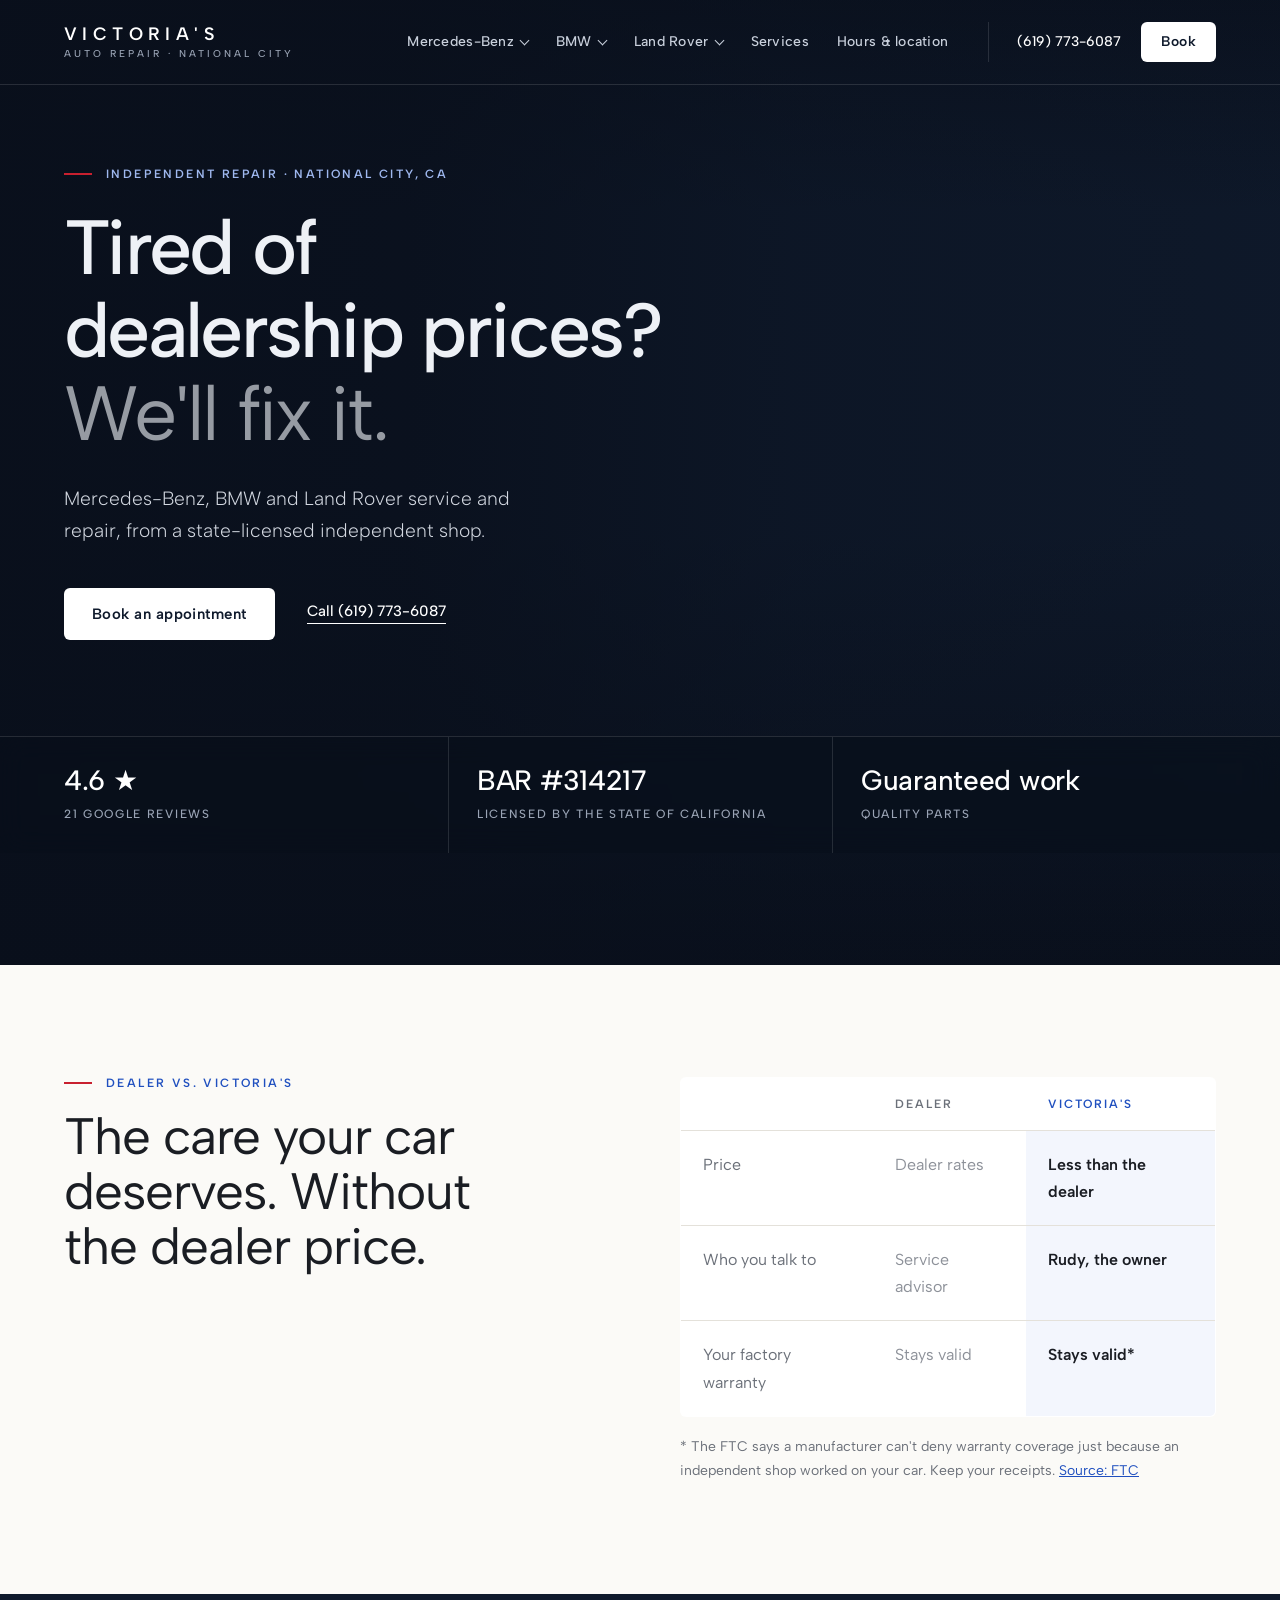
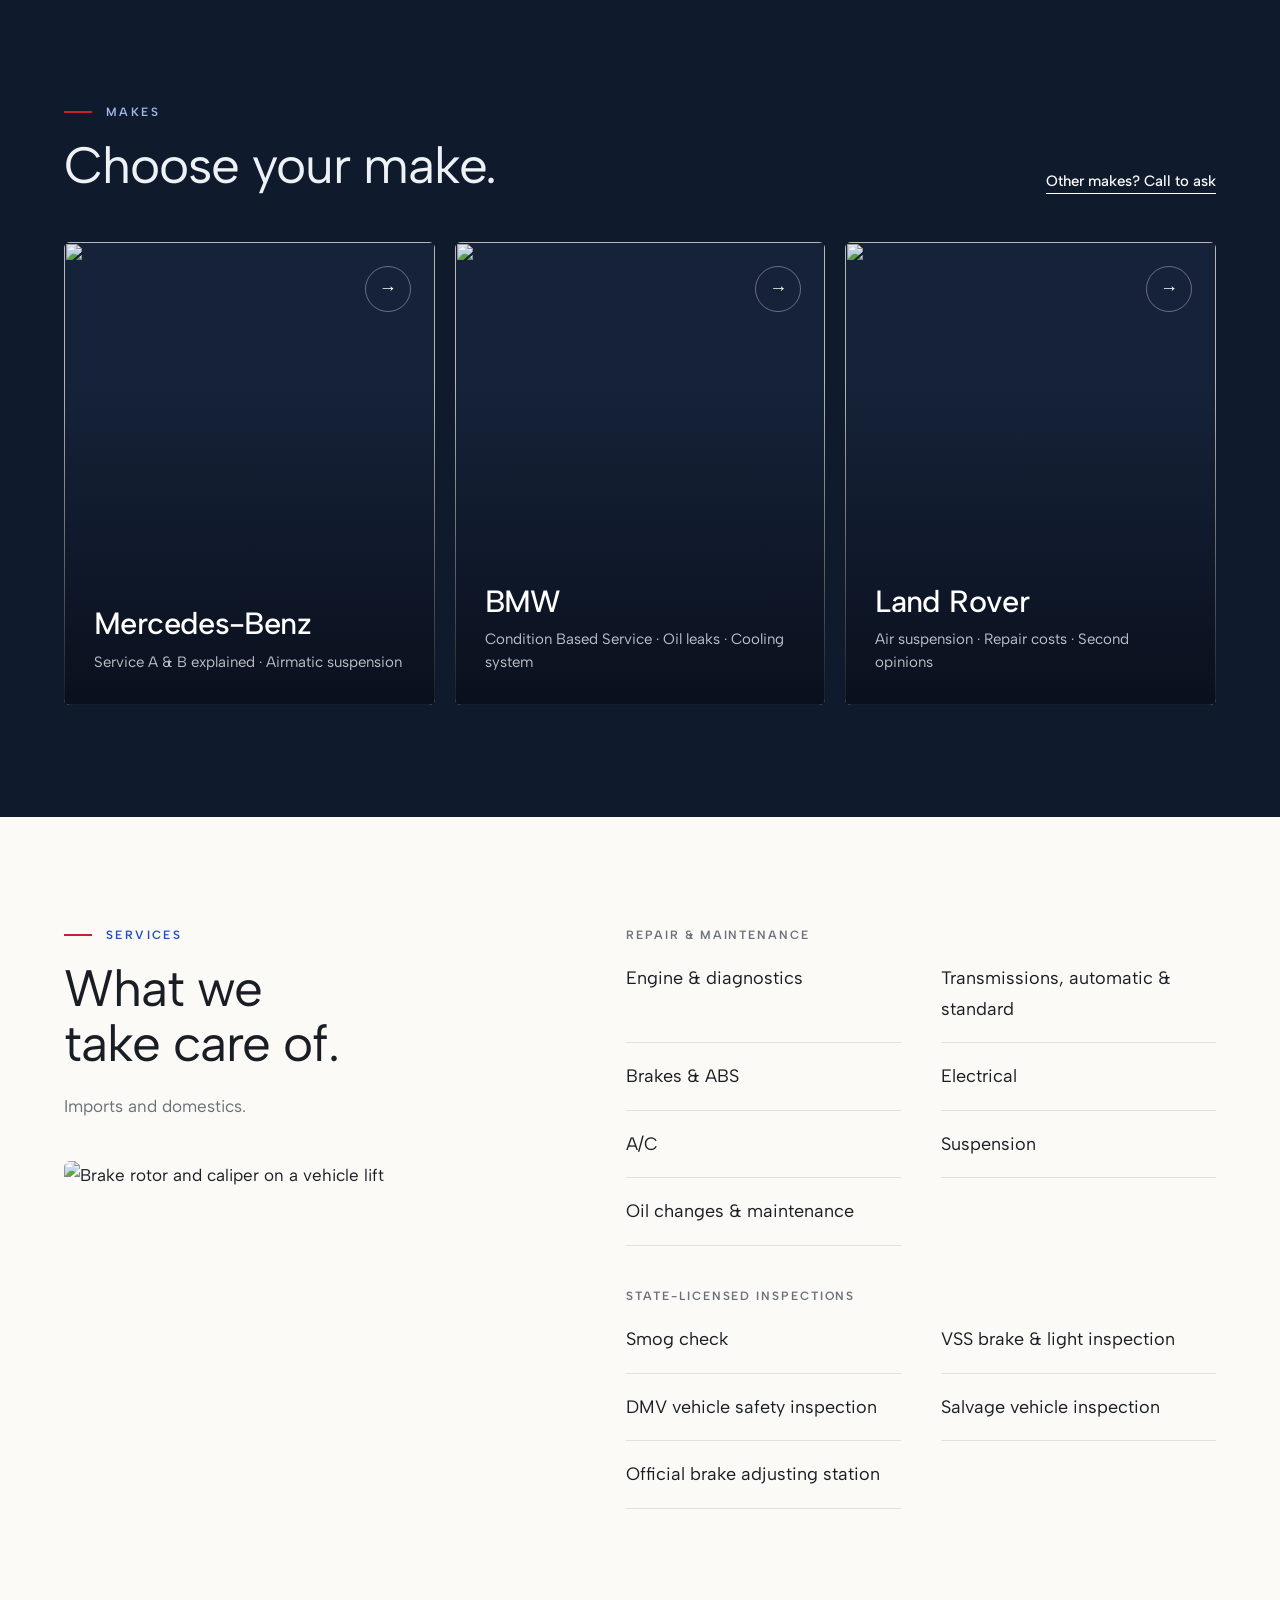
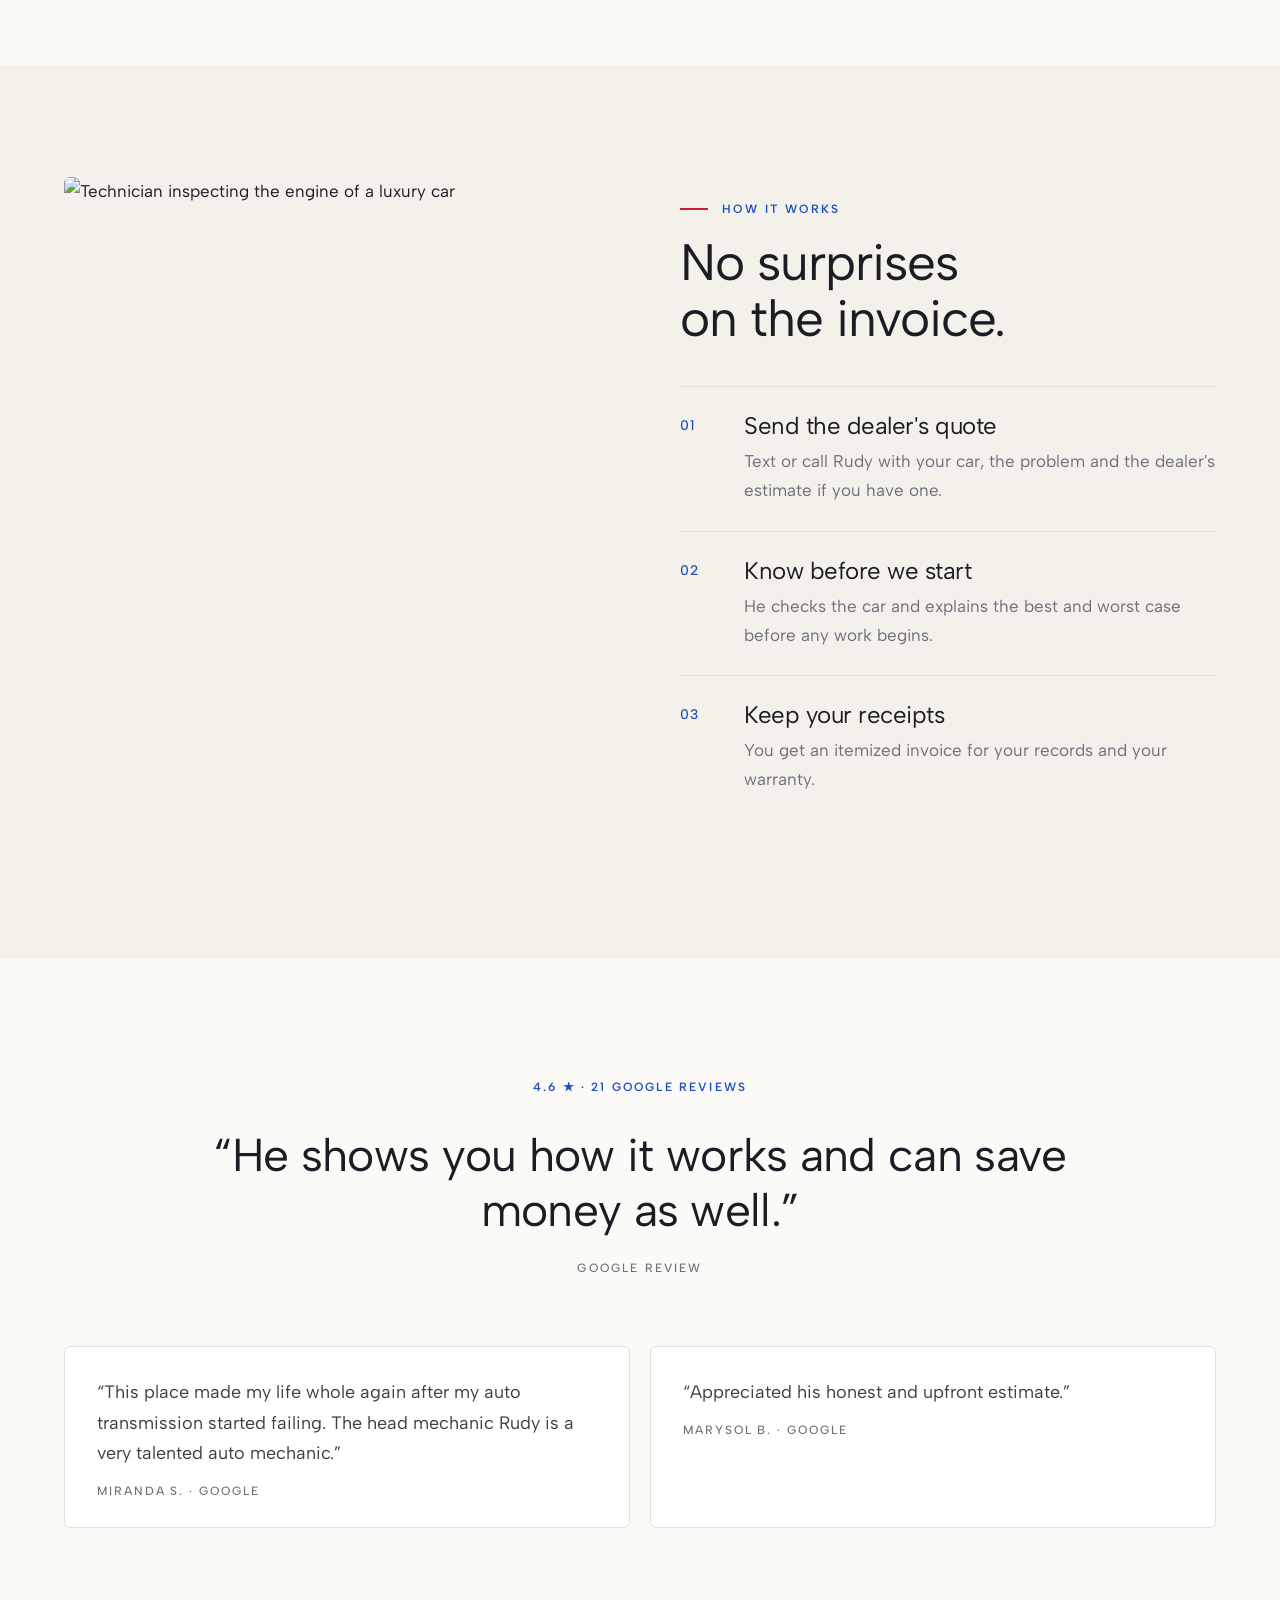
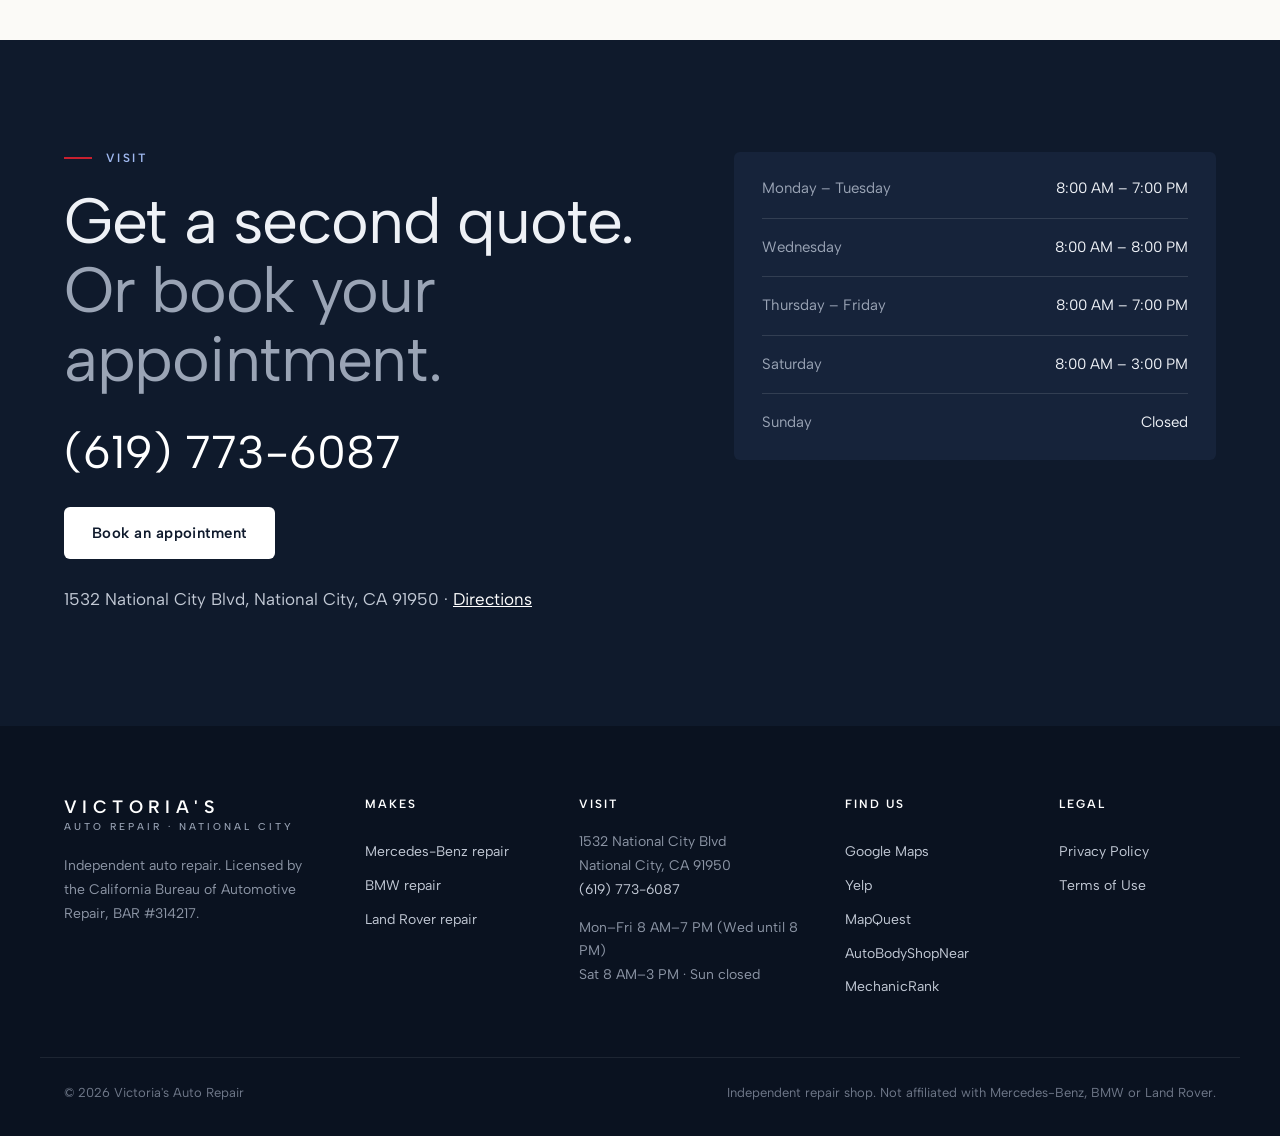
==== index.html @ c4721252 "auto repair" ====
<!doctype html>
<html lang="en">
<head>
<meta charset="utf-8">
<meta name="viewport" content="width=device-width, initial-scale=1, viewport-fit=cover">
<!-- ANTES DE PUBLICAR: reemplaza https://SITIO.com por la direccion real (sin diagonal final). -->
<title>Victoria&#x27;s Auto Repair | Mercedes-Benz, BMW &amp; Land Rover Repair in National City</title>
<meta name="description" content="Tired of dealership prices? Mercedes-Benz, BMW and Land Rover repair in National City for less than the dealer. BAR licensed, guaranteed work. Call (619) 773-6087.">
<link rel="canonical" href="https://SITIO.com/">
<meta name="robots" content="index, follow">
<meta name="theme-color" content="#0f1a2c">
<meta name="format-detection" content="telephone=yes">
<meta property="og:type" content="website">
<meta property="og:site_name" content="Victoria's Auto Repair">
<meta property="og:title" content="Tired of dealership prices? We&#x27;ll fix it.">
<meta property="og:description" content="Tired of dealership prices? Mercedes-Benz, BMW and Land Rover repair in National City for less than the dealer. BAR licensed, guaranteed work. Call (619) 773-6087.">
<meta property="og:url" content="https://SITIO.com/">
<meta property="og:image" content="https://SITIO.com/og-image.jpg">
<meta property="og:image:secure_url" content="https://SITIO.com/og-image.jpg">
<meta property="og:image:type" content="image/jpeg">
<meta property="og:image:width" content="1200">
<meta property="og:image:height" content="630">
<meta property="og:image:alt" content="Victoria's Auto Repair, National City">
<meta property="og:locale" content="en_US">
<meta name="twitter:card" content="summary_large_image">
<meta name="twitter:title" content="Tired of dealership prices? We&#x27;ll fix it.">
<meta name="twitter:description" content="Tired of dealership prices? Mercedes-Benz, BMW and Land Rover repair in National City for less than the dealer. BAR licensed, guaranteed work. Call (619) 773-6087.">
<meta name="twitter:image" content="https://SITIO.com/og-image.jpg">
<link rel="icon" href="favicon.ico" sizes="any">
<link rel="icon" type="image/png" sizes="32x32" href="favicon-32.png">
<link rel="apple-touch-icon" sizes="180x180" href="apple-touch-icon.png">
<script type="application/ld+json">
{"@context":"https://schema.org","@type":"AutoRepair","@id":"https://SITIO.com/#business","name":"Victoria's Auto Repair",
"slogan":"Tired of dealership prices? We'll fix it.",
"description":"Independent auto repair in National City, CA for Mercedes-Benz, BMW and Land Rover, imports and domestics. Engine and diagnostics, automatic and standard transmissions, brakes and ABS, electrical, A/C, suspension, oil changes and maintenance. Smog check station, State of California licensed VSS brake and light inspection, DMV certified vehicle safety inspection, salvage vehicle inspection. Official brake adjusting station.",
"url":"https://SITIO.com/","image":"https://SITIO.com/og-image.jpg","logo":"https://SITIO.com/icon-512.png","telephone":"+1-619-773-6087",
"sameAs":["https://www.yelp.com/biz/victorias-auto-repair-national-city","https://www.mapquest.com/us/california/victorias-auto-repair-11191196","https://autobodyshopnear.com/shop/victoria-s-auto-repair-national-city-ca-91950","https://mechanicrank.com/m/victorias-auto-repair/"],
"address":{"@type":"PostalAddress","streetAddress":"1532 National City Blvd","addressLocality":"National City","addressRegion":"CA","postalCode":"91950","addressCountry":"US"},
"openingHoursSpecification":[
{"@type":"OpeningHoursSpecification","dayOfWeek":["Monday","Tuesday","Thursday","Friday"],"opens":"08:00","closes":"19:00"},
{"@type":"OpeningHoursSpecification","dayOfWeek":"Wednesday","opens":"08:00","closes":"20:00"},
{"@type":"OpeningHoursSpecification","dayOfWeek":"Saturday","opens":"08:00","closes":"15:00"}]}
</script>
<link rel="preconnect" href="https://images.unsplash.com">
<link rel="preconnect" href="https://fonts.googleapis.com">
<link rel="preconnect" href="https://fonts.gstatic.com" crossorigin>
<link rel="stylesheet" href="https://fonts.googleapis.com/css2?family=Albert+Sans:wght@300;400;500;600&display=swap">
<link rel="stylesheet" href="style.css">
</head>
<body>
<header class="top">
  <div class="wrap bar">
    <a class="brand" href="./"><b>VICTORIA'S</b><span>AUTO REPAIR · NATIONAL CITY</span></a>
    <nav class="nav" aria-label="Main"><div class="dd"><a class="dd-top" href="mercedes-benz-repair/">Mercedes-Benz<i aria-hidden="true"></i></a><div class="dd-panel"><span class="dd-h">Mercedes-Benz service</span><a href="mercedes-benz-repair/#service-a"><b>Service A</b><span>About every 10,000 miles or 1 year</span></a><a href="mercedes-benz-repair/#service-b"><b>Service B</b><span>About every 20,000 miles or 2 years</span></a><a href="mercedes-benz-repair/#airmatic"><b>Airmatic air suspension</b><span>Car sitting lower than normal</span></a><a href="mercedes-benz-repair/#warranty"><b>Your warranty</b><span>Independent repair and your coverage</span></a><a class="dd-all" href="mercedes-benz-repair/">All Mercedes-Benz service →</a></div></div><div class="dd"><a class="dd-top" href="bmw-repair/">BMW<i aria-hidden="true"></i></a><div class="dd-panel"><span class="dd-h">BMW service</span><a href="bmw-repair/#condition-based-service"><b>Condition Based Service</b><span>What your dashboard is tracking</span></a><a href="bmw-repair/#oil-leaks"><b>Oil leaks</b><span>Filter housing and valve cover gaskets</span></a><a href="bmw-repair/#cooling-system"><b>Cooling system</b><span>Water pump and thermostat</span></a><a href="bmw-repair/#warranty"><b>Your warranty</b><span>Independent repair and your coverage</span></a><a class="dd-all" href="bmw-repair/">All BMW service →</a></div></div><div class="dd"><a class="dd-top" href="land-rover-repair/">Land Rover<i aria-hidden="true"></i></a><div class="dd-panel"><span class="dd-h">Land Rover service</span><a href="land-rover-repair/#air-suspension"><b>Air suspension</b><span>“Normal height only” on the dash</span></a><a href="land-rover-repair/#height-sensors"><b>Height sensors</b><span>Suspension switching off</span></a><a href="land-rover-repair/#repair-costs"><b>Repair costs</b><span>Why a second quote pays off</span></a><a href="land-rover-repair/#warranty"><b>Your warranty</b><span>Independent repair and your coverage</span></a><a class="dd-all" href="land-rover-repair/">All Land Rover service →</a></div></div><a href="#services">Services</a><a href="#visit">Hours &amp; location</a></nav>
    <div class="nav-actions">
      <a class="tel" href="tel:+16197736087">(619) 773-6087</a>
      <a class="btn btn-sm btn-light" href="sms:+16197736087?&amp;body=Hi%20Rudy%2C%20I%27d%20like%20to%20book%20an%20appointment.%20My%20car%20is%20a%20">Book</a>
    </div>
    <details class="menu">
      <summary aria-label="Open menu"><span></span>Menu</summary>
      <nav class="menu-panel" aria-label="Mobile">
        <a href="mercedes-benz-repair/" onclick="this.closest('details').open=false">Mercedes-Benz</a><div class="menu-sub"><a href="mercedes-benz-repair/#service-a" onclick="this.closest('details').open=false">Service A</a><a href="mercedes-benz-repair/#service-b" onclick="this.closest('details').open=false">Service B</a><a href="mercedes-benz-repair/#airmatic" onclick="this.closest('details').open=false">Airmatic air suspension</a><a href="mercedes-benz-repair/#warranty" onclick="this.closest('details').open=false">Your warranty</a></div><a href="bmw-repair/" onclick="this.closest('details').open=false">BMW</a><div class="menu-sub"><a href="bmw-repair/#condition-based-service" onclick="this.closest('details').open=false">Condition Based Service</a><a href="bmw-repair/#oil-leaks" onclick="this.closest('details').open=false">Oil leaks</a><a href="bmw-repair/#cooling-system" onclick="this.closest('details').open=false">Cooling system</a><a href="bmw-repair/#warranty" onclick="this.closest('details').open=false">Your warranty</a></div><a href="land-rover-repair/" onclick="this.closest('details').open=false">Land Rover</a><div class="menu-sub"><a href="land-rover-repair/#air-suspension" onclick="this.closest('details').open=false">Air suspension</a><a href="land-rover-repair/#height-sensors" onclick="this.closest('details').open=false">Height sensors</a><a href="land-rover-repair/#repair-costs" onclick="this.closest('details').open=false">Repair costs</a><a href="land-rover-repair/#warranty" onclick="this.closest('details').open=false">Your warranty</a></div><a href="#services" onclick="this.closest('details').open=false">Services</a><a href="#visit" onclick="this.closest('details').open=false">Hours &amp; location</a>
        <div class="menu-cta"><a class="btn btn-light" href="sms:+16197736087?&amp;body=Hi%20Rudy%2C%20I%27d%20like%20to%20book%20an%20appointment.%20My%20car%20is%20a%20">Book an appointment</a><a class="link" href="tel:+16197736087">Call (619) 773-6087</a></div>
      </nav>
    </details>
  </div>
</header>
<main id="top">
  <section class="hero">
    <!-- FOTO TEMPORAL (Unsplash, licencia gratuita). Reemplazar por foto propia del taller: auto de lujo en el elevador, horizontal, mínimo 2400 px de ancho -->
    <div class="hero-bg"><img class="flip" src="https://images.unsplash.com/photo-1613214150132-9606e332d68e?auto=format&amp;fit=crop&amp;q=80&amp;w=1800" srcset="https://images.unsplash.com/photo-1613214150132-9606e332d68e?auto=format&amp;fit=crop&amp;q=80&amp;w=1000 1000w, https://images.unsplash.com/photo-1613214150132-9606e332d68e?auto=format&amp;fit=crop&amp;q=80&amp;w=1800 1800w, https://images.unsplash.com/photo-1613214150132-9606e332d68e?auto=format&amp;fit=crop&amp;q=80&amp;w=2600 2600w" sizes="100vw" alt="" fetchpriority="high" decoding="async"></div>
    <div class="wrap">
      <span class="label">Independent repair · National City, CA</span>
      <h1>Tired of dealership prices? <span>We'll fix it.</span></h1>
      <p class="sub">Mercedes-Benz, BMW and Land Rover service and repair, from a state-licensed independent shop.</p>
      <div class="cta">
        <a class="btn btn-light" href="sms:+16197736087?&amp;body=Hi%20Rudy%2C%20I%27d%20like%20to%20book%20an%20appointment.%20My%20car%20is%20a%20">Book an appointment</a>
        <a class="link" href="tel:+16197736087">Call (619) 773-6087</a>
      </div>
    </div>
    <div class="facts-bar">
      <div class="wrap facts">
        <div><b>4.6 ★</b><span>21 Google reviews</span></div>
        <div><b>BAR #314217</b><span>Licensed by the State of California</span></div>
        <div><b>Guaranteed work</b><span>Quality parts <em class="confirm">[CONFIRMAR plazo de garantía]</em></span></div>
      </div>
    </div>
  </section>

  <section>
    <div class="wrap intro">
      <div>
        <span class="label">Dealer vs. Victoria's</span>
        <h2 class="h2">The care your car deserves. Without the dealer price.</h2>
      </div>
      <div>
        <table class="cmp">
          <thead><tr><th></th><th>Dealer</th><th>Victoria's</th></tr></thead>
          <tbody>
            <tr><td>Price</td><td>Dealer rates</td><td>Less than the dealer</td></tr>
            <tr><td>Who you talk to</td><td>Service advisor</td><td>Rudy, the owner</td></tr>
            <tr><td>Your factory warranty</td><td>Stays valid</td><td>Stays valid*</td></tr>
          </tbody>
        </table>
        <p class="note">* The FTC says a manufacturer can't deny warranty coverage just because an independent shop worked on your car. Keep your receipts. <a href="https://www.ftc.gov/node/46893" target="_blank" rel="noopener">Source: FTC</a></p>
      </div>
    </div>
  </section>

  <section class="dark" id="makes">
    <div class="wrap">
      <div class="makes-head">
        <div><span class="label">Makes</span><h2 class="h2">Choose your make.</h2></div>
        <a class="link" href="tel:+16197736087">Other makes? Call to ask</a>
      </div>
      <!-- FOTO TEMPORAL (Unsplash, licencia gratuita). Reemplazar por foto propia del taller: una foto por marca, vertical 4:5 -->
      <div class="makes">
        <a class="make" href="mercedes-benz-repair/"><img src="https://images.unsplash.com/photo-1791419542289-693087bd1044?auto=format&amp;fit=crop&amp;q=80&amp;w=900" srcset="https://images.unsplash.com/photo-1791419542289-693087bd1044?auto=format&amp;fit=crop&amp;q=80&amp;w=600 600w, https://images.unsplash.com/photo-1791419542289-693087bd1044?auto=format&amp;fit=crop&amp;q=80&amp;w=900 900w, https://images.unsplash.com/photo-1791419542289-693087bd1044?auto=format&amp;fit=crop&amp;q=80&amp;w=1200 1200w" sizes="(max-width:960px) 100vw, 33vw" alt="" loading="lazy" decoding="async"><span class="make-txt"><b>Mercedes-Benz</b><i>Service A &amp; B explained · Airmatic suspension</i></span></a>
        <a class="make" href="bmw-repair/"><img src="https://images.unsplash.com/photo-1728060693031-5999c4ee6c3b?auto=format&amp;fit=crop&amp;q=80&amp;w=900" srcset="https://images.unsplash.com/photo-1728060693031-5999c4ee6c3b?auto=format&amp;fit=crop&amp;q=80&amp;w=600 600w, https://images.unsplash.com/photo-1728060693031-5999c4ee6c3b?auto=format&amp;fit=crop&amp;q=80&amp;w=900 900w, https://images.unsplash.com/photo-1728060693031-5999c4ee6c3b?auto=format&amp;fit=crop&amp;q=80&amp;w=1200 1200w" sizes="(max-width:960px) 100vw, 33vw" alt="" loading="lazy" decoding="async"><span class="make-txt"><b>BMW</b><i>Condition Based Service · Oil leaks · Cooling system</i></span></a>
        <a class="make" href="land-rover-repair/"><img src="https://images.unsplash.com/photo-1767274592417-c986b7619c8c?auto=format&amp;fit=crop&amp;q=80&amp;w=900" srcset="https://images.unsplash.com/photo-1767274592417-c986b7619c8c?auto=format&amp;fit=crop&amp;q=80&amp;w=600 600w, https://images.unsplash.com/photo-1767274592417-c986b7619c8c?auto=format&amp;fit=crop&amp;q=80&amp;w=900 900w, https://images.unsplash.com/photo-1767274592417-c986b7619c8c?auto=format&amp;fit=crop&amp;q=80&amp;w=1200 1200w" sizes="(max-width:960px) 100vw, 33vw" alt="" loading="lazy" decoding="async"><span class="make-txt"><b>Land Rover</b><i>Air suspension · Repair costs · Second opinions</i></span></a>
      </div>
      <p class="confirm">[CONFIRMAR con Rudy: lista completa de marcas que trabaja]</p>
    </div>
  </section>

  <section id="services">
    <div class="wrap svc">
      <div>
        <span class="label">Services</span><h2 class="h2">What we take care of.</h2>
        <p class="svc-note">Imports and domestics.</p>
        <!-- FOTO TEMPORAL (Unsplash, licencia gratuita). Reemplazar por foto propia del taller: detalle de frenos o motor en el taller -->
        <figure class="svc-photo"><img src="https://images.unsplash.com/photo-1760317890314-e964ffd7e6a6?auto=format&amp;fit=crop&amp;q=80&amp;w=1000" srcset="https://images.unsplash.com/photo-1760317890314-e964ffd7e6a6?auto=format&amp;fit=crop&amp;q=80&amp;w=600 600w, https://images.unsplash.com/photo-1760317890314-e964ffd7e6a6?auto=format&amp;fit=crop&amp;q=80&amp;w=1000 1000w, https://images.unsplash.com/photo-1760317890314-e964ffd7e6a6?auto=format&amp;fit=crop&amp;q=80&amp;w=1400 1400w" sizes="(max-width:960px) 100vw, 40vw" alt="Brake rotor and caliper on a vehicle lift" loading="lazy" decoding="async"></figure>
      </div>
      <div>
        <h3 class="svc-h">Repair &amp; maintenance</h3>
        <ul><li>Engine &amp; diagnostics</li><li>Transmissions, automatic &amp; standard</li><li>Brakes &amp; ABS</li><li>Electrical</li><li>A/C</li><li>Suspension</li><li>Oil changes &amp; maintenance</li></ul>
        <h3 class="svc-h">State-licensed inspections</h3>
        <ul><li>Smog check</li><li>VSS brake &amp; light inspection</li><li>DMV vehicle safety inspection</li><li>Salvage vehicle inspection</li><li>Official brake adjusting station</li></ul>
      </div>
    </div>
  </section>

  <section class="alt">
    <div class="wrap how">
      <!-- FOTO TEMPORAL (Unsplash, licencia gratuita). Reemplazar por foto propia del taller: Rudy trabajando en un auto o hablando con un cliente -->
      <figure class="how-photo"><img src="https://images.unsplash.com/photo-1771340012378-3c86cb649193?auto=format&amp;fit=crop&amp;q=80&amp;w=1100" srcset="https://images.unsplash.com/photo-1771340012378-3c86cb649193?auto=format&amp;fit=crop&amp;q=80&amp;w=700 700w, https://images.unsplash.com/photo-1771340012378-3c86cb649193?auto=format&amp;fit=crop&amp;q=80&amp;w=1100 1100w, https://images.unsplash.com/photo-1771340012378-3c86cb649193?auto=format&amp;fit=crop&amp;q=80&amp;w=1500 1500w" sizes="(max-width:960px) 100vw, 50vw" alt="Technician inspecting the engine of a luxury car" loading="lazy" decoding="async"></figure>
      <div>
        <span class="label">How it works</span>
        <h2 class="h2">No surprises on the invoice.</h2>
        <ol class="steps">
          <li><span>01</span><div><h3>Send the dealer's quote</h3><p>Text or call Rudy with your car, the problem and the dealer's estimate if you have one.</p></div></li>
          <li><span>02</span><div><h3>Know before we start</h3><p>He checks the car and explains the best and worst case before any work begins.</p></div></li>
          <li><span>03</span><div><h3>Keep your receipts</h3><p>You get an itemized invoice for your records and your warranty.</p></div></li>
        </ol>
      </div>
    </div>
  </section>

  <section>
    <div class="wrap">
      <div class="quote">
        <span class="stars">4.6 ★ · 21 Google reviews</span>
        <blockquote>“He shows you how it works and can save money as well.”</blockquote>
        <cite>Google review</cite>
      </div>
      <div class="minis">
        <figure><p>“This place made my life whole again after my auto transmission started failing. The head mechanic Rudy is a very talented auto mechanic.”</p><figcaption>Miranda S. · Google</figcaption></figure>
        <figure><p>“Appreciated his honest and upfront estimate.”</p><figcaption>Marysol B. · Google</figcaption></figure>
      </div>
    </div>
  </section>

  <!-- SECCIÓN "INSIDE THE SHOP": se activa cuando estén las fotos profesionales del taller.
  <section id="shop">
    <div class="wrap">
      <span class="label">The shop</span><h2 class="h2">Inside the shop.</h2>
      <div class="shop">
        <figure><img src="fotos/taller-1.jpg" alt="" loading="lazy"><figcaption>Service bays</figcaption></figure>
        <figure><img src="fotos/taller-2.jpg" alt="" loading="lazy"><figcaption>The workshop</figcaption></figure>
        <figure><img src="fotos/taller-3.jpg" alt="" loading="lazy"><figcaption>Rudy, the owner</figcaption></figure>
      </div>
    </div>
  </section>
  -->

  <section class="visit" id="visit">
    <div class="wrap">
      <div>
        <span class="label">Visit</span>
        <h2>Get a second quote. <span>Or book your appointment.</span></h2>
        <a class="phone" href="tel:+16197736087">(619) 773-6087</a>
        <div class="cta"><a class="btn btn-light" href="sms:+16197736087?&amp;body=Hi%20Rudy%2C%20I%27d%20like%20to%20book%20an%20appointment.%20My%20car%20is%20a%20">Book an appointment</a></div>
        <p class="addr">1532 National City Blvd, National City, CA 91950 · <a href="https://www.google.com/maps/search/?api=1&amp;query=Victoria%27s+Auto+Repair+1532+National+City+Blvd+National+City+CA" target="_blank" rel="noopener">Directions</a></p>
      </div>
      <dl class="hours">
        <dt>Monday – Tuesday</dt><dd>8:00 AM – 7:00 PM</dd>
        <dt>Wednesday</dt><dd>8:00 AM – 8:00 PM</dd>
        <dt>Thursday – Friday</dt><dd>8:00 AM – 7:00 PM</dd>
        <dt>Saturday</dt><dd>8:00 AM – 3:00 PM</dd>
        <dt>Sunday</dt><dd>Closed</dd>
      </dl>
    </div>
  </section>
</main>
<footer>
  <div class="wrap foot">
    <div class="foot-brand">
      <a class="brand" href="./"><b>VICTORIA'S</b><span>AUTO REPAIR · NATIONAL CITY</span></a>
      <p>Independent auto repair. Licensed by the California Bureau of Automotive Repair, BAR #314217.</p>
    </div>
    <nav aria-label="Makes"><h2>Makes</h2><a href="mercedes-benz-repair/">Mercedes-Benz repair</a><a href="bmw-repair/">BMW repair</a><a href="land-rover-repair/">Land Rover repair</a></nav>
    <div><h2>Visit</h2><p>1532 National City Blvd<br>National City, CA 91950<br><a href="tel:+16197736087">(619) 773-6087</a></p><p>Mon–Fri 8 AM–7 PM (Wed until 8 PM)<br>Sat 8 AM–3 PM · Sun closed</p></div>
    <nav aria-label="Find us online"><h2>Find us</h2><a href="https://www.google.com/maps/search/?api=1&amp;query=Victoria%27s+Auto+Repair+1532+National+City+Blvd+National+City+CA" target="_blank" rel="noopener">Google Maps</a><a href="https://www.yelp.com/biz/victorias-auto-repair-national-city" target="_blank" rel="noopener">Yelp</a><a href="https://www.mapquest.com/us/california/victorias-auto-repair-11191196" target="_blank" rel="noopener">MapQuest</a><a href="https://autobodyshopnear.com/shop/victoria-s-auto-repair-national-city-ca-91950" target="_blank" rel="noopener">AutoBodyShopNear</a><a href="https://mechanicrank.com/m/victorias-auto-repair/" target="_blank" rel="noopener">MechanicRank</a></nav>
    <nav aria-label="Legal"><h2>Legal</h2><a href="privacy/">Privacy Policy</a><a href="terms/">Terms of Use</a></nav>
  </div>
  <div class="wrap foot-bottom">
    <span>© 2026 Victoria's Auto Repair</span>
    <span>Independent repair shop. Not affiliated with Mercedes-Benz, BMW or Land Rover.</span>
  </div>
  <i id="pendientes" hidden></i>
</footer>
</body>
</html>
---- style.css ----
/* Victoria's Auto Repair — independent service center for Mercedes-Benz, BMW and Land Rover.
   Direction: the calm of a premium service reception. Deep navy instead of black,
   warm off-white instead of stark white, royal blue for actions, a small red rule
   (from the shop's own colors) as the signature detail. Photography carries the hero. */
:root{
  --navy:#0f1a2c; --navy-2:#16233a; --ink:#1a1d23; --graphite:#3a3f48; --mute:#6b7079;
  --line:#e4e1da; --paper:#f4f1eb; --bg:#fbfaf7; --white:#ffffff;
  --blue:#1f4fbf; --blue-dark:#173d96; --blue-soft:#9fb8ef; --red:#c8202f;
  --on-dark:#eef1f6; --on-dark-mute:#9aa4b5; --on-dark-line:rgba(255,255,255,.12);
  --radius:6px;
  --sans:"Albert Sans", "Helvetica Neue", Helvetica, Arial, sans-serif;
  color-scheme:light;
}
*{box-sizing:border-box}
html{scroll-behavior:smooth}
[id]{scroll-margin-top:24px}
body{margin:0;background:var(--bg);color:var(--ink);font:400 17px/1.7 var(--sans);-webkit-font-smoothing:antialiased}
img{max-width:100%;display:block}
a{color:inherit}
.wrap{max-width:1200px;margin:0 auto;padding-left:max(24px, env(safe-area-inset-left,0px));padding-right:max(24px, env(safe-area-inset-right,0px))}
h1,h2,h3{font-weight:400;margin:0;line-height:1.08;letter-spacing:-.02em;text-wrap:balance}
section{padding-block:112px}
.alt{background:var(--paper)}
.hair{border-top:1px solid var(--line)}
.h2{font-size:clamp(32px,4vw,52px);margin-top:20px;max-width:20ch}

/* label with the red rule */
.label{display:flex;align-items:center;gap:14px;font:600 12px/1 var(--sans);letter-spacing:.2em;text-transform:uppercase;color:var(--blue)}
.label::before{content:"";width:28px;height:2px;background:var(--red);flex:none}

/* buttons & links */
.btn{display:inline-flex;align-items:center;justify-content:center;min-height:52px;padding:0 28px;border-radius:var(--radius);font:600 15px/1 var(--sans);letter-spacing:.03em;text-decoration:none;transition:background .2s,color .2s}
.btn:focus-visible,.link:focus-visible{outline:2px solid var(--blue-soft);outline-offset:3px}
.btn-blue{background:var(--blue);color:var(--white)}
.btn-blue:hover{background:var(--blue-dark)}
.btn-light{background:var(--white);color:var(--navy)}
.btn-light:hover{background:#e6ebf5}
.link{display:inline-flex;align-items:center;gap:8px;font:500 15px/1 var(--sans);text-decoration:none;border-bottom:1px solid currentColor;padding-bottom:4px;color:var(--blue)}
.link:hover{color:var(--blue-dark)}

/* header: sits on the navy hero, not fixed (no sticky bar on mobile) */
.top{position:absolute;inset:0 0 auto 0;z-index:10;color:var(--white);border-bottom:1px solid var(--on-dark-line)}
.bar{display:flex;align-items:center;gap:40px;min-height:84px}
.brand{text-decoration:none;display:flex;flex-direction:column;gap:6px;flex:none}
.brand b{font:600 18px/1 var(--sans);letter-spacing:.3em}
.brand span{font:500 10px/1 var(--sans);letter-spacing:.3em;color:var(--on-dark-mute)}
.nav{display:flex;align-items:center;gap:28px;margin-left:auto;font:500 14px/1 var(--sans);letter-spacing:.02em}
.nav>a,.dd-top{position:relative;display:flex;align-items:center;gap:7px;text-decoration:none;color:#c9d0dc;padding-block:32px;white-space:nowrap}
.nav>a:hover,.dd:hover .dd-top,.dd:focus-within .dd-top,.dd-top[aria-current]{color:var(--white)}
.nav>a:hover::after,.dd:hover .dd-top::after,.dd:focus-within .dd-top::after,.dd-top[aria-current]::after{content:"";position:absolute;left:0;right:0;bottom:-1px;height:2px;background:var(--red)}
.dd-top i{width:7px;height:7px;border-right:1.5px solid currentColor;border-bottom:1.5px solid currentColor;transform:translateY(-2px) rotate(45deg);transition:transform .2s}
.dd:hover .dd-top i,.dd:focus-within .dd-top i{transform:translateY(1px) rotate(-135deg)}

/* make dropdowns (hover or keyboard focus, no JS) */
.dd{position:relative}
.dd-panel{position:absolute;top:100%;left:-24px;width:320px;padding:14px;background:var(--white);color:var(--ink);border-radius:10px;box-shadow:0 24px 60px rgba(9,15,27,.28),0 2px 6px rgba(9,15,27,.08);
  opacity:0;visibility:hidden;transform:translateY(8px);transition:opacity .18s,transform .18s,visibility 0s .18s}
.dd-panel::before{content:"";position:absolute;left:0;right:0;top:-14px;height:14px}
.dd:hover .dd-panel,.dd:focus-within .dd-panel{opacity:1;visibility:visible;transform:none;transition:opacity .18s,transform .18s}
.dd-h{display:block;padding:8px 12px 10px;font:600 11px/1 var(--sans);letter-spacing:.16em;text-transform:uppercase;color:var(--mute)}
.dd-panel a{display:block;padding:10px 12px;border-radius:6px;text-decoration:none;white-space:normal}
.dd-panel a b{display:block;font:500 15px/1.3 var(--sans);color:var(--ink)}
.dd-panel a span{display:block;margin-top:3px;font:400 13px/1.4 var(--sans);color:var(--mute)}
.dd-panel a:hover,.dd-panel a:focus-visible{background:#f1f4fb;outline:none}
.dd-panel a:hover b{color:var(--blue)}
.dd-panel .dd-all{margin-top:6px;padding-top:14px;border-top:1px solid var(--line);border-radius:0 0 6px 6px;font:600 14px/1 var(--sans);color:var(--blue)}
.nav-actions{display:flex;align-items:center;gap:20px;padding-left:28px;border-left:1px solid var(--on-dark-line)}
.tel{font:500 14px/1 var(--sans);color:var(--white);text-decoration:none;white-space:nowrap;font-variant-numeric:tabular-nums}
.tel:hover{color:var(--blue-soft)}
.btn-sm{min-height:40px;padding:0 20px;font-size:14px}

/* mobile menu (no JS needed) */
.menu{display:none;margin-left:auto}
.menu summary{list-style:none;cursor:pointer;display:flex;align-items:center;gap:10px;min-height:44px;padding:0 14px;border:1px solid rgba(255,255,255,.25);border-radius:var(--radius);font:600 13px/1 var(--sans);letter-spacing:.08em;text-transform:uppercase}
.menu summary::-webkit-details-marker{display:none}
.menu summary span,.menu summary span::before,.menu summary span::after{display:block;width:16px;height:2px;background:currentColor;position:relative}
.menu summary span::before,.menu summary span::after{content:"";position:absolute;left:0}
.menu summary span::before{top:-5px}
.menu summary span::after{top:5px}
.menu[open] summary span{background:transparent}
.menu[open] summary span::before{top:0;transform:rotate(45deg)}
.menu[open] summary span::after{top:0;transform:rotate(-45deg)}
.menu-panel{position:absolute;left:0;right:0;top:100%;background:var(--navy-2);border-bottom:1px solid var(--on-dark-line);box-shadow:0 24px 40px rgba(0,0,0,.35);padding:8px max(24px, env(safe-area-inset-left,0px)) 28px;display:flex;flex-direction:column}
.menu-panel>a{padding:18px 0;border-bottom:1px solid var(--on-dark-line);font-size:19px;text-decoration:none;color:var(--on-dark)}
.menu-panel>a[aria-current]{color:var(--white);box-shadow:inset 3px 0 0 var(--red);padding-left:14px}
.menu-sub{display:flex;flex-direction:column;padding:4px 0 12px 16px;border-bottom:1px solid var(--on-dark-line)}
.menu-sub a{padding:8px 0;font-size:15px;color:var(--on-dark-mute);text-decoration:none}
.menu-sub a:hover{color:var(--white)}
.menu-panel>a:has(+.menu-sub){border-bottom:0;padding-bottom:6px}
.menu-panel{max-height:calc(100vh - 72px);overflow-y:auto}
.menu-cta{display:flex;flex-wrap:wrap;align-items:center;gap:16px 24px;margin-top:24px}
.menu-cta .link{color:var(--white)}

/* hero: full-bleed photograph with a navy scrim, text over it */
.hero{position:relative;isolation:isolate;background:var(--navy);color:var(--on-dark);overflow:hidden;min-height:min(100vh,940px);display:flex;flex-direction:column;justify-content:flex-end;padding-top:168px}
.hero-bg{position:absolute;inset:0;z-index:-1}
.hero-bg img{width:100%;height:100%;object-fit:cover;object-position:60% 50%}
.hero-bg img.flip{transform:scaleX(-1);object-position:40% 50%}
.hero-bg::after{content:"";position:absolute;inset:0;background:
  linear-gradient(90deg,rgba(9,15,27,.94) 0%,rgba(9,15,27,.82) 32%,rgba(9,15,27,.35) 62%,rgba(9,15,27,.15) 100%),
  linear-gradient(0deg,rgba(9,15,27,.9) 0%,rgba(9,15,27,0) 45%),
  linear-gradient(180deg,rgba(9,15,27,.7) 0%,rgba(9,15,27,0) 22%)}
.hero>.wrap{width:100%}
.hero .label{color:var(--blue-soft)}
.hero h1{font-size:clamp(44px,6vw,88px);font-weight:500;letter-spacing:-.035em;margin-top:26px;max-width:15ch}
.hero h1 span{display:block;color:rgba(238,241,246,.62);font-weight:400}
.hero .sub{font-size:clamp(17px,1.5vw,20px);color:#d3d8e1;max-width:42ch;margin:28px 0 40px;font-weight:300}
.cta{display:flex;flex-wrap:wrap;align-items:center;gap:20px 32px}
.hero .link,.visit .link,.dark .link{color:var(--white)}
.facts-bar{margin-top:96px;background:rgba(9,15,27,.55);-webkit-backdrop-filter:blur(14px);backdrop-filter:blur(14px);border-top:1px solid var(--on-dark-line)}
.facts{display:grid;grid-template-columns:repeat(3,minmax(0,1fr))}
.facts div{padding:28px 24px 30px 0}
.facts div+div{padding-left:28px;border-left:1px solid var(--on-dark-line)}
.facts b{display:block;font:500 28px/1.1 var(--sans);letter-spacing:-.01em;color:var(--white)}
.facts span{display:block;margin-top:10px;font:500 12px/1.4 var(--sans);letter-spacing:.14em;text-transform:uppercase;color:var(--on-dark-mute)}
.hero-sm{min-height:min(86vh,820px);padding-bottom:88px}
.creds{margin:44px 0 0;padding-top:22px;border-top:1px solid var(--on-dark-line);font:500 12px/1.6 var(--sans);letter-spacing:.14em;text-transform:uppercase;color:var(--on-dark-mute);max-width:640px}
.creds a{color:var(--on-dark)}

/* dark band */
.dark{background:var(--navy);color:var(--on-dark)}
.dark .label{color:var(--blue-soft)}

/* dealer comparison */
.intro{display:grid;grid-template-columns:1fr 1fr;gap:80px;align-items:start}
.cmp{width:100%;border-collapse:collapse;font-size:16px;background:var(--white);border:1px solid var(--line);border-radius:var(--radius);overflow:hidden}
.cmp th{font:600 12px/1 var(--sans);letter-spacing:.16em;text-transform:uppercase;color:var(--mute);text-align:left;padding:20px 22px;border-bottom:1px solid var(--line)}
.cmp th:last-child{color:var(--blue)}
.cmp td{padding:20px 22px;border-bottom:1px solid var(--line);vertical-align:top}
.cmp tr:last-child td{border-bottom:0}
.cmp td:first-child{color:var(--mute);width:36%}
.cmp td:nth-child(2){color:#8d9199}
.cmp td:last-child{font-weight:600;background:#f3f6fd}
.note{margin:18px 0 0;font-size:14px;color:var(--mute)}
.note a{color:var(--blue)}

/* makes: photographic cards */
.makes-head{display:flex;justify-content:space-between;align-items:end;gap:24px;flex-wrap:wrap}
.makes{display:grid;grid-template-columns:repeat(3,minmax(0,1fr));gap:20px;margin-top:48px}
.make{position:relative;isolation:isolate;display:flex;align-items:flex-end;aspect-ratio:4/5;border-radius:var(--radius);overflow:hidden;text-decoration:none;color:var(--white);background:var(--navy-2)}
.make img{position:absolute;inset:0;width:100%;height:100%;object-fit:cover;z-index:-2;transition:transform .8s cubic-bezier(.2,.7,.2,1)}
.make::before{content:"";position:absolute;inset:0;z-index:-1;background:linear-gradient(0deg,rgba(9,15,27,.92) 0%,rgba(9,15,27,.35) 45%,rgba(9,15,27,.05) 70%)}
.make::after{content:"→";position:absolute;top:24px;right:24px;width:44px;height:44px;display:grid;place-items:center;border:1px solid rgba(255,255,255,.35);border-radius:50%;font-size:18px;transition:background .3s,border-color .3s}
.make:hover img{transform:scale(1.04)}
.make:hover::after{background:var(--blue);border-color:var(--blue)}
.make-txt{display:block;padding:32px 30px}
.make b{display:block;font:500 clamp(26px,2.4vw,34px)/1.05 var(--sans);letter-spacing:-.02em}
.make i{display:block;margin-top:10px;font-style:normal;font-size:15px;line-height:1.5;color:rgba(238,241,246,.78)}

/* services */
.svc{display:grid;grid-template-columns:.9fr 1.1fr;gap:80px;align-items:start}
.svc-h{font:600 12px/1 var(--sans);letter-spacing:.16em;text-transform:uppercase;color:var(--mute);margin:0 0 4px}
.svc ul{list-style:none;margin:0 0 44px;padding:0;display:grid;grid-template-columns:1fr 1fr;column-gap:40px}
.svc li{padding:18px 0;border-bottom:1px solid var(--line);font-size:18px}
.svc-note{color:var(--mute);margin:20px 0 0}
.svc-photo{margin:40px 0 0;border-radius:var(--radius);overflow:hidden}
.svc-photo img{width:100%;aspect-ratio:4/3;object-fit:cover}

/* how it works: photo + numbered steps */
.how{display:grid;grid-template-columns:1fr 1fr;gap:80px;align-items:center}
.how-photo{margin:0;border-radius:var(--radius);overflow:hidden}
.how-photo img{width:100%;aspect-ratio:4/5;object-fit:cover}
.steps{list-style:none;margin:40px 0 0;padding:0}
.steps li{display:grid;grid-template-columns:56px 1fr;gap:8px;padding:26px 0;border-top:1px solid var(--line)}
.steps li>span{font:500 14px/1.9 var(--sans);letter-spacing:.1em;color:var(--blue)}
.steps h3{font-size:24px;margin:0 0 8px}
.steps p{margin:0;color:var(--mute)}

/* reviews */
.quote{text-align:center;max-width:980px;margin:0 auto}
.stars{font:600 12px/1 var(--sans);letter-spacing:.18em;text-transform:uppercase;color:var(--blue)}
.quote blockquote{margin:28px 0 0;font:400 clamp(28px,3.6vw,48px)/1.2 var(--sans);letter-spacing:-.015em}
.quote cite{display:block;margin-top:24px;font:500 12px/1 var(--sans);letter-spacing:.18em;text-transform:uppercase;color:var(--mute);font-style:normal}
.minis{display:grid;grid-template-columns:1fr 1fr;gap:20px;margin-top:72px}
.minis figure{margin:0;padding:30px 32px;background:var(--white);border:1px solid var(--line);border-radius:var(--radius)}
.minis p{margin:0;font-size:18px;color:var(--graphite)}
.minis figcaption{margin-top:16px;font:500 12px/1 var(--sans);letter-spacing:.16em;text-transform:uppercase;color:var(--mute)}
.pull{margin:0 auto;max-width:900px;text-align:center}
.pull blockquote{margin:24px 0 0;font:400 clamp(26px,3.2vw,40px)/1.25 var(--sans);letter-spacing:-.015em}
.pull figcaption{margin-top:22px;font:500 12px/1 var(--sans);letter-spacing:.18em;text-transform:uppercase;color:var(--mute)}
.pull figcaption a{color:var(--blue)}

/* shop photos */
.shop{display:grid;grid-template-columns:repeat(3,minmax(0,1fr));gap:20px;margin-top:48px}
.shop figure{margin:0;min-width:0}
.shop img,.shop .shop figcaption{margin-top:14px;font:500 12px/1 var(--sans);letter-spacing:.16em;text-transform:uppercase;color:var(--mute)}

/* make pages */
.know-p{color:var(--mute);font-size:18px;max-width:60ch;margin:22px 0 0}
.kgrid{display:grid;grid-template-columns:repeat(3,minmax(0,1fr));gap:20px;margin-top:48px}
.kcard{background:var(--white);border:1px solid var(--line);border-top:3px solid var(--blue);border-radius:var(--radius);padding:32px 30px;display:flex;flex-direction:column;gap:12px;min-width:0}
.kcard .label::before{display:none}
.kcard b{font:500 21px/1.3 var(--sans);letter-spacing:-.01em}
.kcard p{margin:0;color:var(--mute)}
.src{margin:22px 0 0;font-size:13px;color:var(--mute)}
.src a{color:var(--mute)}
.split{display:grid;grid-template-columns:1fr 1fr;gap:80px;align-items:start}
.split .know-p{margin-top:22px}
.split a{color:var(--blue)}

/* visit */
.visit{background:var(--navy);color:var(--on-dark)}
.visit .wrap{display:grid;grid-template-columns:1.1fr .9fr;gap:80px;align-items:start}
.visit .label{color:var(--blue-soft)}
.visit h2{font-size:clamp(38px,5vw,68px);margin-top:22px}
.visit h2 span{display:block;color:var(--on-dark-mute)}
.phone{display:inline-block;margin:36px 0 32px;font:400 clamp(30px,4vw,46px)/1 var(--sans);text-decoration:none;color:var(--white);font-variant-numeric:lining-nums tabular-nums}
.phone:hover{color:var(--blue-soft)}
.hours{margin:0;display:grid;grid-template-columns:auto 1fr;padding:8px 28px;background:var(--navy-2);border-radius:var(--radius);font-size:15px}
.hours dt,.hours dd{padding:16px 0;border-bottom:1px solid var(--on-dark-line)}
.hours dt:last-of-type,.hours dd:last-of-type{border-bottom:0}
.hours dt{color:var(--on-dark-mute)}
.hours dd{margin:0;text-align:right;font-variant-numeric:tabular-nums}
.addr{margin:26px 0 0;color:#c3cad6}
.addr a{color:var(--white)}

footer{background:#0a1220;color:#8d96a6;font-size:14px;line-height:1.7}
.foot{display:grid;grid-template-columns:1.5fr 1fr 1.3fr 1fr .9fr;gap:40px;padding-block:72px 56px}
.foot h2{font:600 12px/1 var(--sans);letter-spacing:.16em;text-transform:uppercase;color:var(--white);margin:0 0 20px}
.foot nav{display:flex;flex-direction:column;align-items:flex-start;gap:10px}
.foot p{margin:0 0 14px}
.foot-brand .brand{color:var(--white);margin-bottom:22px}
.foot-brand p{max-width:32ch}
footer a{text-decoration:none;color:#c3cad6}
footer a:hover,footer a[aria-current]{color:var(--white)}
.foot-bottom{display:flex;justify-content:space-between;flex-wrap:wrap;gap:8px 32px;padding-block:24px 32px;border-top:1px solid rgba(255,255,255,.08);font-size:13px;color:#6f7889}

/* legal pages */
.hero-legal{padding-bottom:72px}
.hero-legal h1{font-size:clamp(40px,5vw,64px)}
.hero-legal .sub{margin-bottom:0}
.legal{max-width:760px}
.legal h2{font-size:24px;margin:48px 0 12px}
.legal p,.legal li{color:var(--graphite)}
.legal p{margin:0 0 14px}
.legal ul{padding-left:20px;margin:0 0 14px}
.legal li{margin-bottom:8px}
.legal a{color:var(--blue)}
.legal .confirm{margin:0 0 28px}

/* pending items: visible on purpose, remove each one once Rudy confirms */
.confirm{display:none;margin:20px 0 0;padding:4px 8px;border:1px dashed #b7791f;border-radius:3px;color:#7a4f0e;background:#fff4d6;font:500 12px/1.4 var(--sans);font-style:normal;letter-spacing:.02em;text-transform:none}
.facts .confirm{margin:8px 0 0}

@media (max-width:1100px){
  .nav{gap:22px}
  .nav-actions .tel{display:none}
}
@media (max-width:960px){
  .nav,.nav-actions{display:none}
  .menu{display:block}
  .foot{grid-template-columns:1fr 1fr;gap:40px}
  .intro,.svc,.how,.split,.visit .wrap{grid-template-columns:1fr;gap:48px}
  .split{gap:0}
  .makes,.kgrid{grid-template-columns:1fr}
  .make{aspect-ratio:16/11}
  .how-photo img{aspect-ratio:16/11}
}
@media (max-width:760px){.shop{grid-template-columns:1fr}}
@media (max-width:640px){
  section{padding-block:80px}
  .hero{padding-top:132px;min-height:auto}
  .hero-bg::after{background:linear-gradient(0deg,rgba(9,15,27,.96) 0%,rgba(9,15,27,.78) 55%,rgba(9,15,27,.45) 100%)}
  .facts-bar{margin-top:64px}
  .hero-sm{padding-bottom:72px}
  .facts{grid-template-columns:1fr}
  .facts div,.facts div+div{padding:20px 0;border-left:0;border-bottom:1px solid var(--on-dark-line)}
  .facts div:last-child{border-bottom:0}
  .svc ul,.minis{grid-template-columns:1fr}
  .bar{min-height:72px}
  .foot{grid-template-columns:1fr;padding-block:56px 40px}
  .brand b{font-size:15px;letter-spacing:.24em}
  .brand span{letter-spacing:.2em;font-size:9px}
  .cmp{font-size:14px}
  .cmp th,.cmp td{padding:16px 14px}
  .hours{padding:4px 20px}
}
@media (prefers-reduced-motion: reduce){html{scroll-behavior:auto}.btn,.make{transition:none}}
body:has(#pendientes:target) .confirm{display:inline-block}
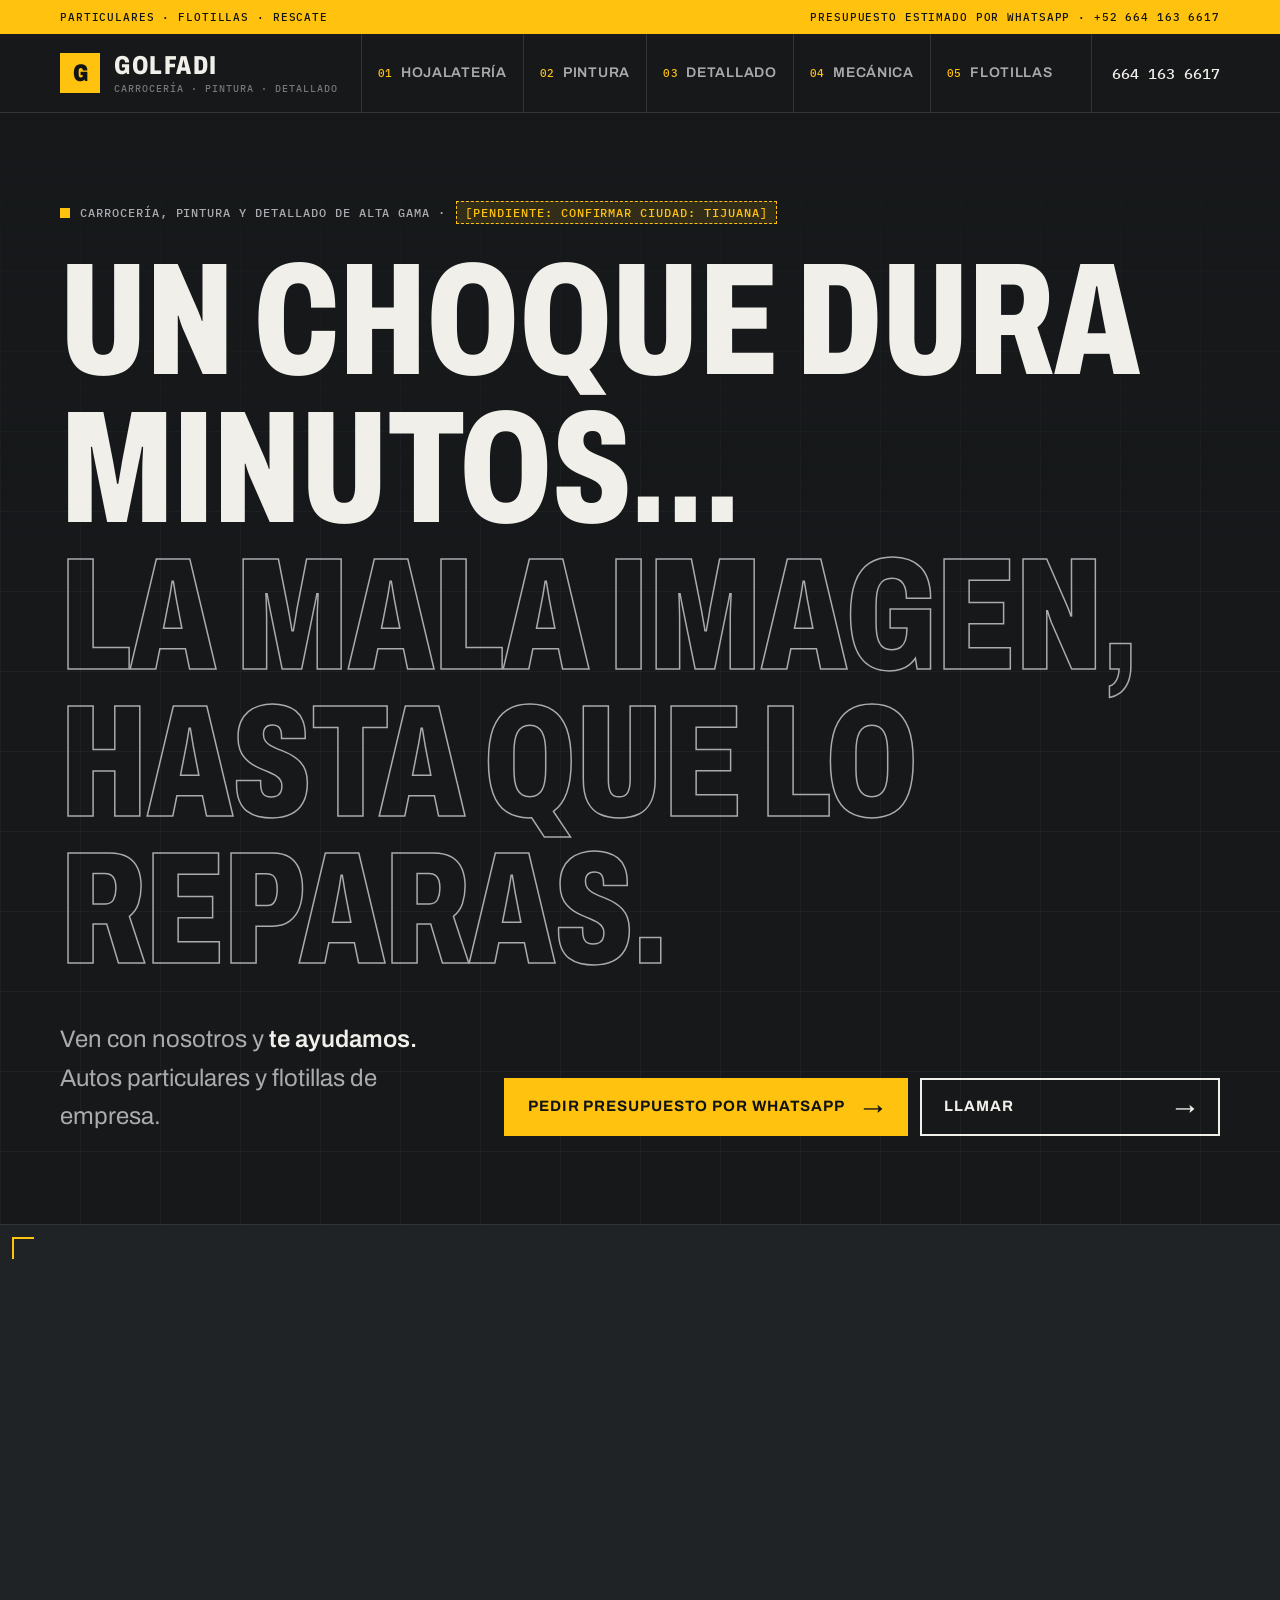
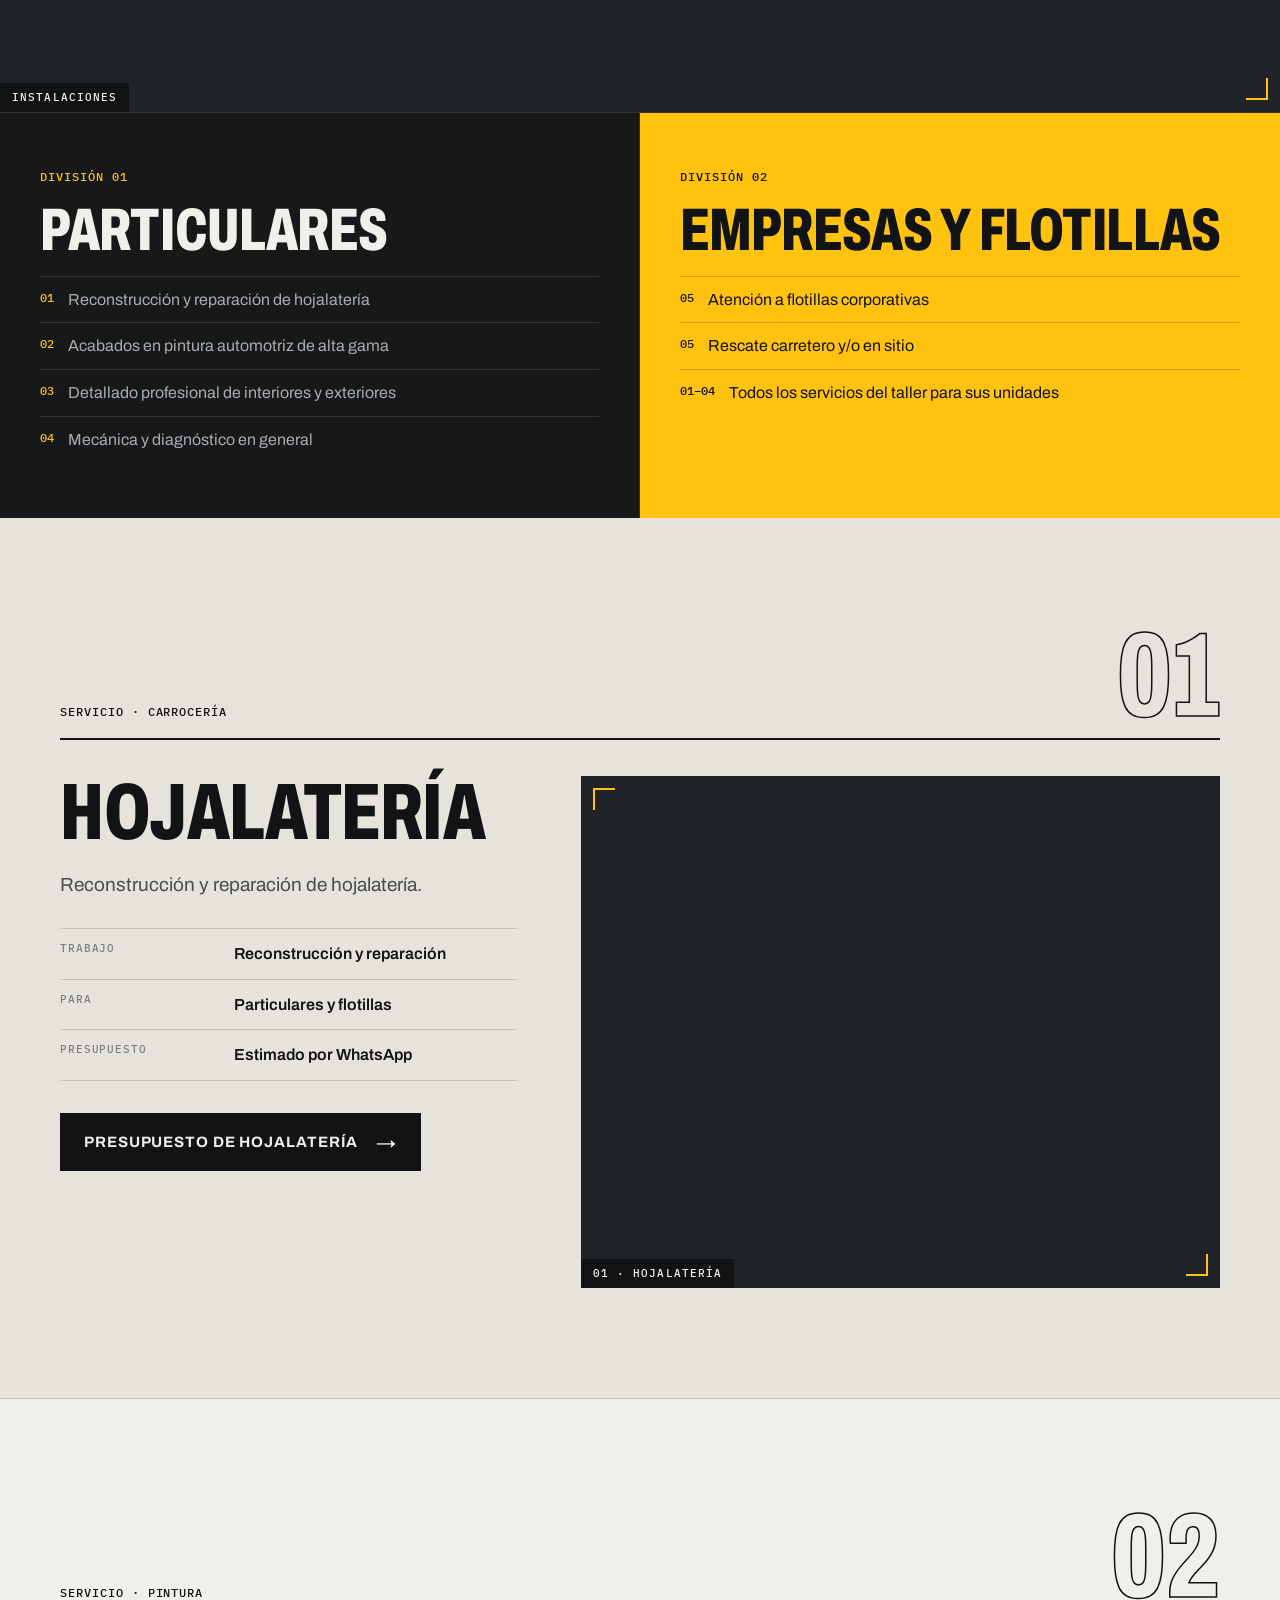
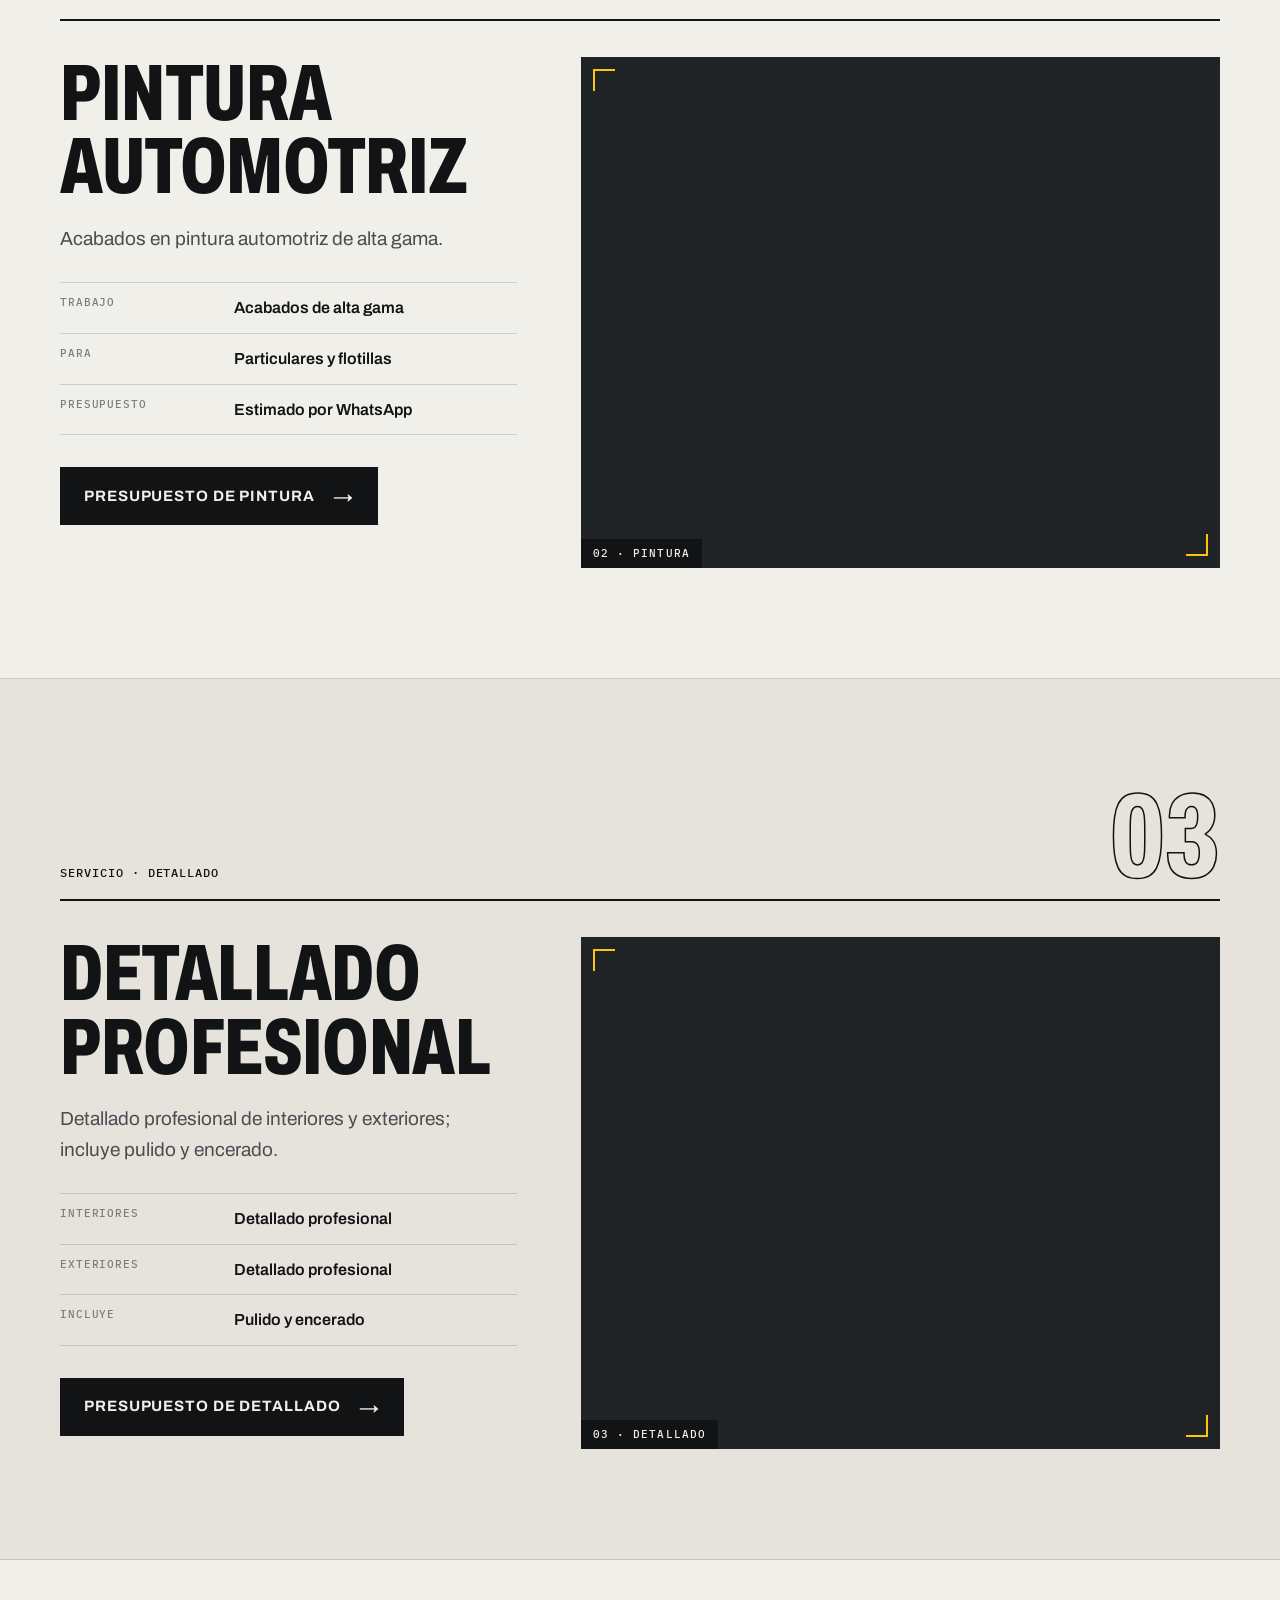
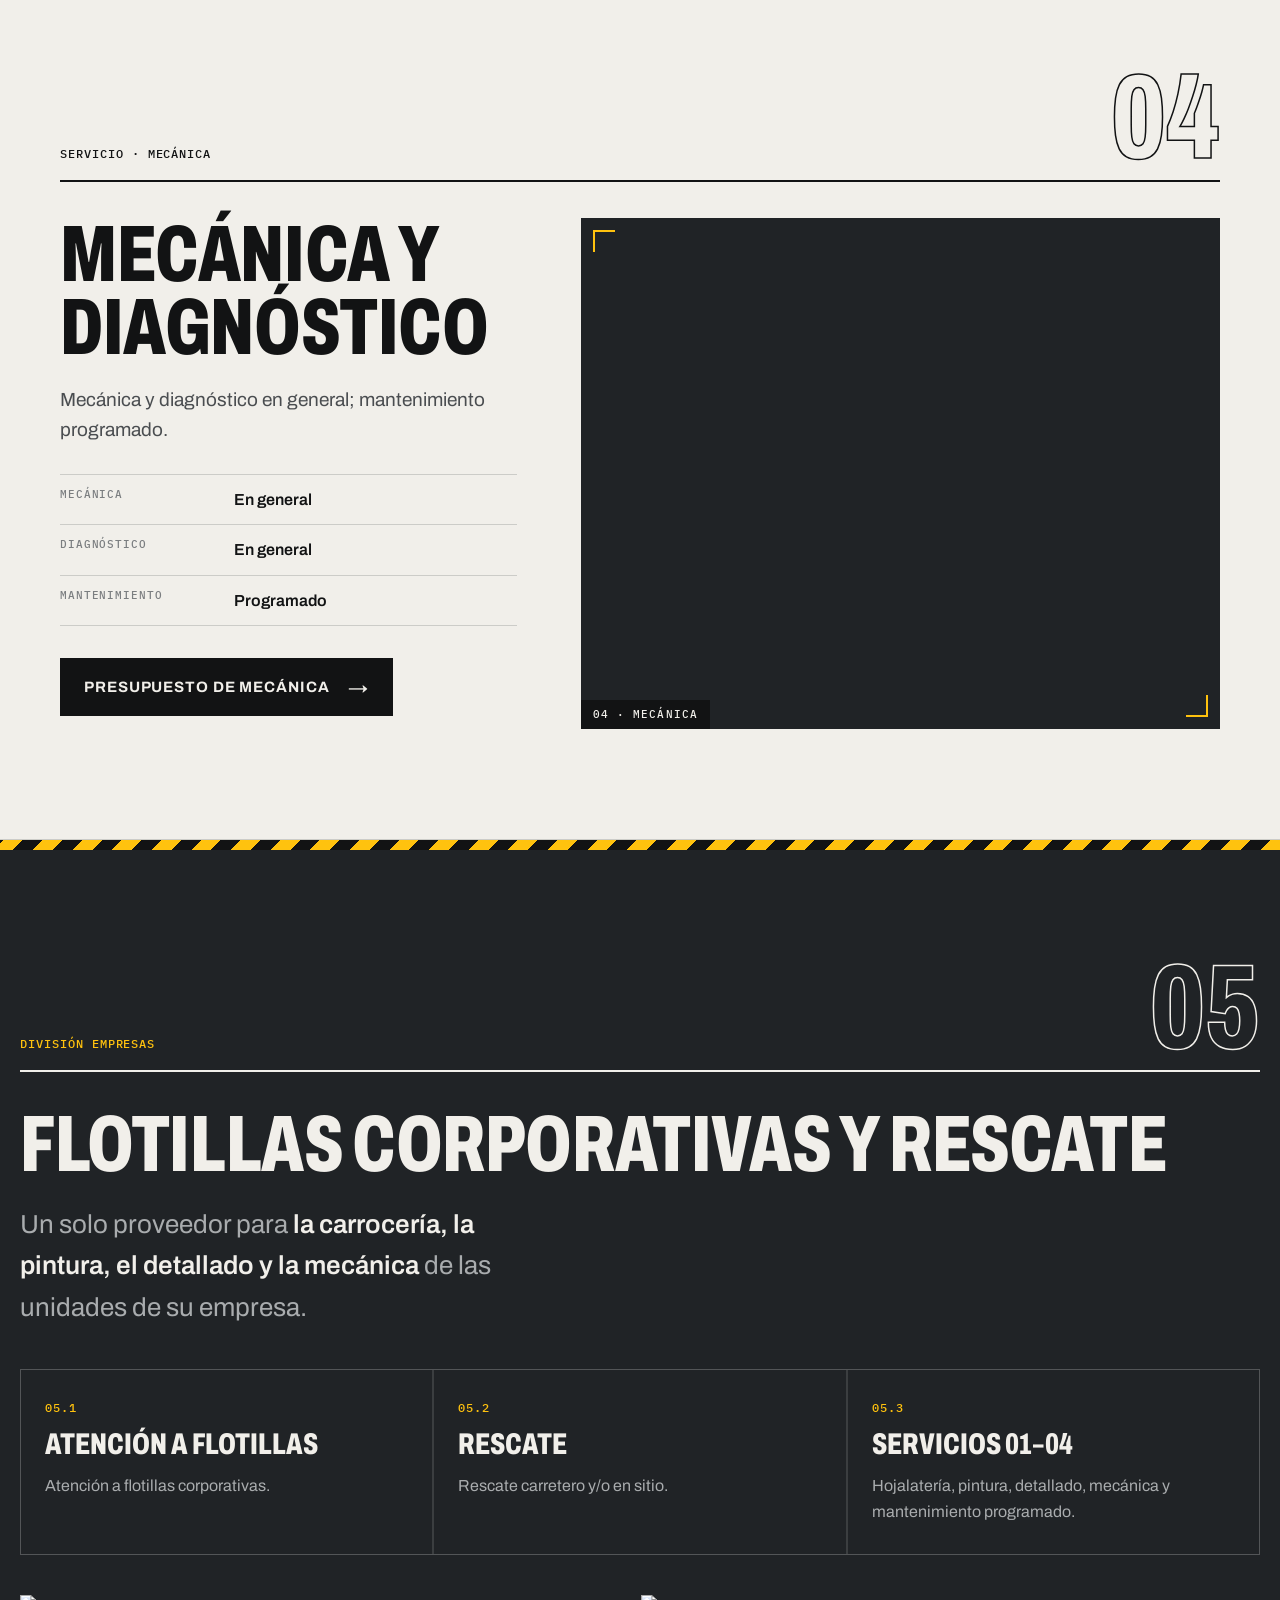
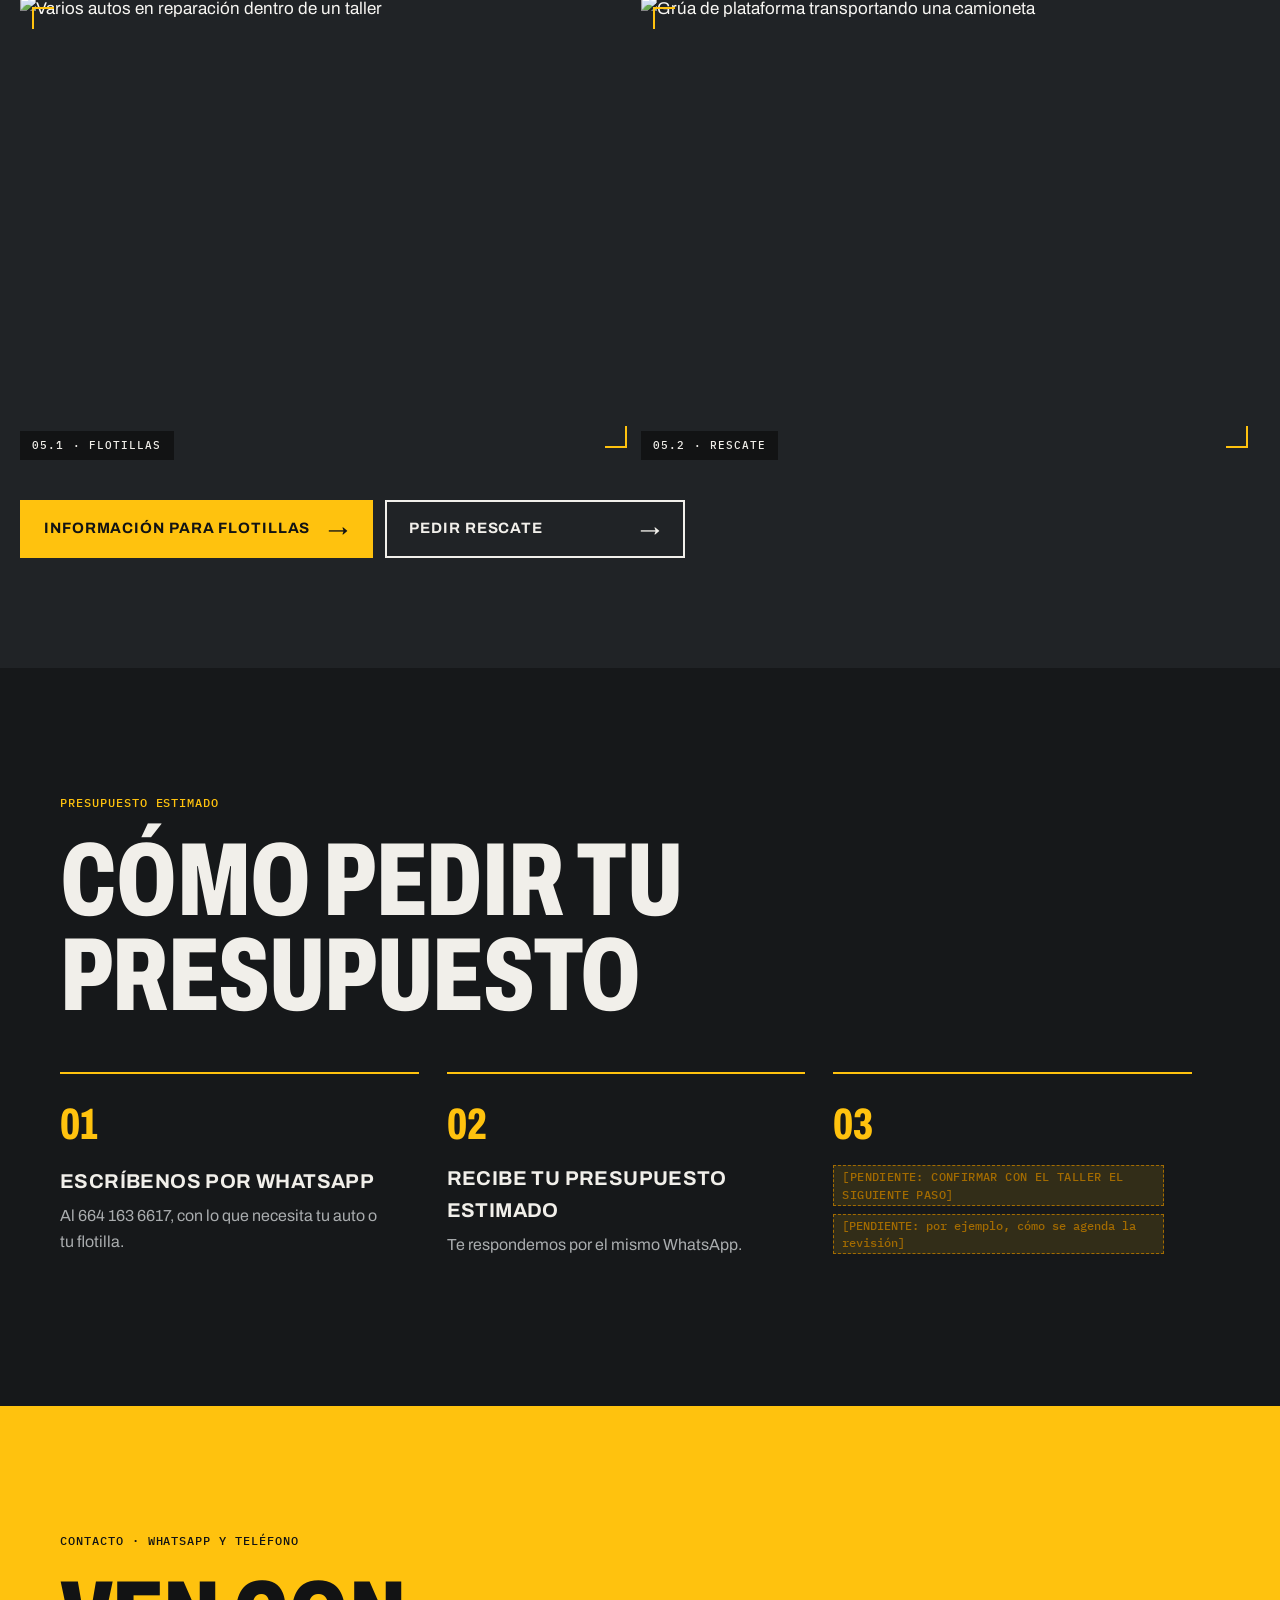
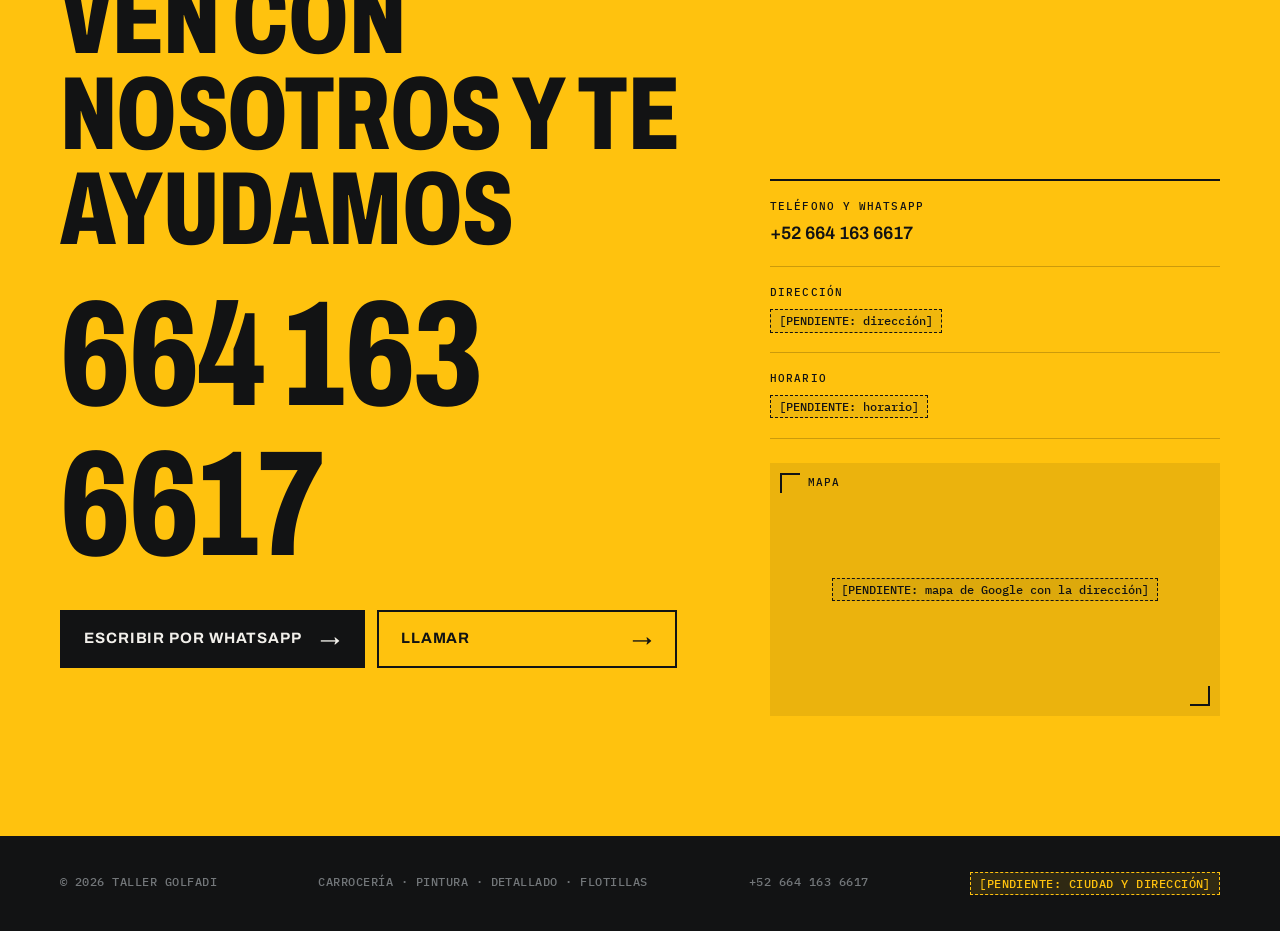
==== commit 57f714c3: "Reemplazar el sitio de Victoria's por el de Taller Golfadi Sitio de una página en español para Talle" ====
--- a/index.html
+++ b/index.html
@@ -1,223 +1,486 @@
 <!doctype html>
-<html lang="en">
+<html lang="es-MX">
 <head>
 <meta charset="utf-8">
-<meta name="viewport" content="width=device-width, initial-scale=1, viewport-fit=cover">
-<!-- ANTES DE PUBLICAR: reemplaza https://SITIO.com por la direccion real (sin diagonal final). -->
-<title>Victoria&#x27;s Auto Repair | Mercedes-Benz, BMW &amp; Land Rover Repair in National City</title>
-<meta name="description" content="Tired of dealership prices? Mercedes-Benz, BMW and Land Rover repair in National City for less than the dealer. BAR licensed, guaranteed work. Call (619) 773-6087.">
+<meta name="viewport" content="width=device-width, initial-scale=1">
+<!-- REEMPLAZAR https://SITIO.com por el dominio real en todo este archivo (canonical, og:url, og:image, twitter:image y JSON-LD) -->
+<title>Taller Golfadi · Carrocería, pintura y detallado de alta gama</title>
+<meta name="description" content="Hojalatería, pintura automotriz de alta gama, detallado, mecánica, atención a flotillas corporativas y rescate carretero. Presupuesto estimado por WhatsApp al 664 163 6617.">
 <link rel="canonical" href="https://SITIO.com/">
-<meta name="robots" content="index, follow">
-<meta name="theme-color" content="#0f1a2c">
-<meta name="format-detection" content="telephone=yes">
+<meta name="theme-color" content="#16181a">
+
 <meta property="og:type" content="website">
-<meta property="og:site_name" content="Victoria's Auto Repair">
-<meta property="og:title" content="Tired of dealership prices? We&#x27;ll fix it.">
-<meta property="og:description" content="Tired of dealership prices? Mercedes-Benz, BMW and Land Rover repair in National City for less than the dealer. BAR licensed, guaranteed work. Call (619) 773-6087.">
+<meta property="og:locale" content="es_MX">
+<meta property="og:site_name" content="Taller Golfadi">
+<meta property="og:title" content="Taller Golfadi · Carrocería, pintura y detallado de alta gama">
+<meta property="og:description" content="Un choque dura minutos… la mala imagen hasta que lo reparas. Particulares y flotillas. Presupuesto estimado por WhatsApp.">
 <meta property="og:url" content="https://SITIO.com/">
-<meta property="og:image" content="https://SITIO.com/og-image.jpg">
-<meta property="og:image:secure_url" content="https://SITIO.com/og-image.jpg">
-<meta property="og:image:type" content="image/jpeg">
+<meta property="og:image" content="https://SITIO.com/og-image.png">
 <meta property="og:image:width" content="1200">
 <meta property="og:image:height" content="630">
-<meta property="og:image:alt" content="Victoria's Auto Repair, National City">
-<meta property="og:locale" content="en_US">
+<meta property="og:image:alt" content="Taller Golfadi · Carrocería, pintura y detallado">
 <meta name="twitter:card" content="summary_large_image">
-<meta name="twitter:title" content="Tired of dealership prices? We&#x27;ll fix it.">
-<meta name="twitter:description" content="Tired of dealership prices? Mercedes-Benz, BMW and Land Rover repair in National City for less than the dealer. BAR licensed, guaranteed work. Call (619) 773-6087.">
-<meta name="twitter:image" content="https://SITIO.com/og-image.jpg">
-<link rel="icon" href="favicon.ico" sizes="any">
-<link rel="icon" type="image/png" sizes="32x32" href="favicon-32.png">
-<link rel="apple-touch-icon" sizes="180x180" href="apple-touch-icon.png">
-<script type="application/ld+json">
-{"@context":"https://schema.org","@type":"AutoRepair","@id":"https://SITIO.com/#business","name":"Victoria's Auto Repair",
-"slogan":"Tired of dealership prices? We'll fix it.",
-"description":"Independent auto repair in National City, CA for Mercedes-Benz, BMW and Land Rover, imports and domestics. Engine and diagnostics, automatic and standard transmissions, brakes and ABS, electrical, A/C, suspension, oil changes and maintenance. Smog check station, State of California licensed VSS brake and light inspection, DMV certified vehicle safety inspection, salvage vehicle inspection. Official brake adjusting station.",
-"url":"https://SITIO.com/","image":"https://SITIO.com/og-image.jpg","logo":"https://SITIO.com/icon-512.png","telephone":"+1-619-773-6087",
-"sameAs":["https://www.yelp.com/biz/victorias-auto-repair-national-city","https://www.mapquest.com/us/california/victorias-auto-repair-11191196","https://autobodyshopnear.com/shop/victoria-s-auto-repair-national-city-ca-91950","https://mechanicrank.com/m/victorias-auto-repair/"],
-"address":{"@type":"PostalAddress","streetAddress":"1532 National City Blvd","addressLocality":"National City","addressRegion":"CA","postalCode":"91950","addressCountry":"US"},
-"openingHoursSpecification":[
-{"@type":"OpeningHoursSpecification","dayOfWeek":["Monday","Tuesday","Thursday","Friday"],"opens":"08:00","closes":"19:00"},
-{"@type":"OpeningHoursSpecification","dayOfWeek":"Wednesday","opens":"08:00","closes":"20:00"},
-{"@type":"OpeningHoursSpecification","dayOfWeek":"Saturday","opens":"08:00","closes":"15:00"}]}
-</script>
+<meta name="twitter:title" content="Taller Golfadi · Carrocería, pintura y detallado de alta gama">
+<meta name="twitter:description" content="Particulares y flotillas. Presupuesto estimado por WhatsApp al 664 163 6617.">
+<meta name="twitter:image" content="https://SITIO.com/og-image.png">
+
+<link rel="icon" href="favicon.svg" type="image/svg+xml">
+<link rel="apple-touch-icon" href="apple-touch-icon.png">
+
 <link rel="preconnect" href="https://images.unsplash.com">
 <link rel="preconnect" href="https://fonts.googleapis.com">
 <link rel="preconnect" href="https://fonts.gstatic.com" crossorigin>
-<link rel="stylesheet" href="https://fonts.googleapis.com/css2?family=Albert+Sans:wght@300;400;500;600&display=swap">
-<link rel="stylesheet" href="style.css">
+<link href="https://fonts.googleapis.com/css2?family=Archivo:wdth,wght@62..125,300..900&family=IBM+Plex+Mono:wght@400;500&display=swap" rel="stylesheet">
+
+<script type="application/ld+json">
+{
+  "@context": "https://schema.org",
+  "@type": "AutoBodyShop",
+  "@id": "https://SITIO.com/#negocio",
+  "name": "Taller Golfadi",
+  "description": "Carrocería, pintura y detallado de alta gama. Hojalatería, pintura automotriz, detallado de interiores y exteriores, mecánica y diagnóstico, atención a flotillas corporativas y rescate carretero o en sitio.",
+  "url": "https://SITIO.com/",
+  "image": "https://SITIO.com/og-image.png",
+  "telephone": "+52 664 163 6617",
+  "contactPoint": {
+    "@type": "ContactPoint",
+    "telephone": "+52 664 163 6617",
+    "contactType": "customer service",
+    "availableLanguage": "es"
+  }
+}
+</script>
+<!-- PENDIENTE JSON-LD: agregar "address", "geo" y "openingHoursSpecification" cuando el taller confirme dirección y horario -->
+
+<style>
+:root{
+  --graphite:#16181a; --steel:#202326; --steel-2:#2b2f33;
+  --concrete:#e6e3dd; --concrete-2:#d9d5cd; --paper:#f1efea;
+  --ink:#121314; --ink-2:#4a4d50; --ink-3:#7b7e80;
+  --light:#f1efea; --light-2:#a9acae; --light-3:#73777a;
+  --yellow:#ffc20e;
+  --line-d:rgba(255,255,255,.12); --line-l:rgba(18,19,20,.16);
+  --mono:"IBM Plex Mono",ui-monospace,Consolas,monospace;
+}
+*{box-sizing:border-box;margin:0;padding:0}
+html{-webkit-text-size-adjust:100%;scroll-behavior:smooth}
+body{background:var(--graphite);color:var(--light);font:400 17px/1.6 "Archivo",system-ui,"Segoe UI",sans-serif;overflow-x:hidden}
+a{color:inherit}
+img{max-width:100%;display:block}
+[id]{scroll-margin-top:12px}
+.wrap{width:100%;max-width:1240px;margin:0 auto;padding:0 20px}
+@media(min-width:760px){.wrap{padding:0 40px}}
+.skip{position:absolute;left:-999px}
+.skip:focus{left:16px;top:16px;background:var(--yellow);color:var(--ink);padding:8px 14px;z-index:10}
+:focus-visible{outline:2px solid var(--yellow);outline-offset:3px}
+
+/* Pendientes: visibles a propósito. Buscar "PENDIENTE" en este archivo. */
+.pend{display:inline-block;font:500 12px/1.45 var(--mono);color:#a36b00;border:1px dashed currentColor;padding:2px 8px;background:rgba(255,194,14,.12)}
+.dark .pend,.hero .pend,.fleet .pend,.top .pend,footer .pend{color:var(--yellow)}
+
+/* Tipografía industrial: grotesca condensada + mono técnica */
+.cond{font-stretch:68%;font-weight:800;text-transform:uppercase;letter-spacing:-.005em;line-height:.92}
+.tag{font:500 12px/1.3 var(--mono);letter-spacing:.08em;text-transform:uppercase}
+.tag-y{color:var(--yellow)}
+h2.cond{font-size:clamp(44px,9vw,104px)}
+h3.cond{font-size:clamp(40px,7vw,80px)}
+
+/* Botones: esquinas rectas, tipo señalética */
+.btn{display:inline-flex;align-items:center;justify-content:space-between;gap:18px;min-height:58px;padding:0 22px;font:700 15px/1 "Archivo",sans-serif;letter-spacing:.06em;text-transform:uppercase;text-decoration:none;border:2px solid transparent;transition:background .15s,color .15s,border-color .15s}
+.btn::after{content:"→";font-weight:400;font-size:20px}
+.btn-y{background:var(--yellow);color:var(--ink)}
+.btn-y:hover{background:#ffd34d}
+.btn-o{border-color:currentColor}
+.btn-o:hover{background:var(--light);color:var(--ink);border-color:var(--light)}
+.btn-k{background:var(--ink);color:var(--light)}
+.btn-k:hover{background:#000}
+.btn svg{width:20px;height:20px;flex:none}
+.btn-wide{width:100%}
+@media(min-width:560px){.btn-wide{width:auto;min-width:300px}}
+
+/* Franja superior + header (no fijos) */
+.strip{background:var(--yellow);color:var(--ink)}
+.strip .wrap{display:flex;justify-content:space-between;gap:16px;min-height:34px;align-items:center}
+.strip .tag{font-size:11px}
+.strip .hide-s{display:none}
+@media(min-width:760px){.strip .hide-s{display:block}}
+.top{background:var(--graphite);border-bottom:1px solid var(--line-d)}
+.top .wrap{position:relative}
+.bar{display:flex;align-items:center;justify-content:space-between;gap:20px;min-height:78px}
+.brand{text-decoration:none;display:flex;align-items:center;gap:14px}
+.brand .mark{width:40px;height:40px;background:var(--yellow);color:var(--ink);display:grid;place-items:center;font:900 24px/1 "Archivo";font-stretch:75%}
+.brand b{display:block;font:800 26px/1 "Archivo";font-stretch:75%;letter-spacing:.06em}
+.brand small{display:block;font:500 10px/1 var(--mono);letter-spacing:.1em;color:var(--light-3);margin-top:6px;text-transform:uppercase;white-space:nowrap}
+.nav{display:none;gap:0;align-self:stretch}
+.nav a{display:flex;align-items:center;gap:8px;padding:0 16px;text-decoration:none;font-size:14px;font-weight:600;text-transform:uppercase;letter-spacing:.05em;color:var(--light-2);border-left:1px solid var(--line-d)}
+.nav a span{font:500 11px var(--mono);color:var(--yellow)}
+.nav a:hover{color:var(--light);background:var(--steel)}
+.tel{display:none;text-decoration:none;font:500 15px var(--mono);padding-left:20px;border-left:1px solid var(--line-d);align-self:stretch;align-items:center}
+.tel:hover{color:var(--yellow)}
+.menu summary{list-style:none;cursor:pointer;display:flex;align-items:center;gap:10px;min-height:44px;font:500 12px var(--mono);letter-spacing:.1em;text-transform:uppercase}
+.menu summary::-webkit-details-marker{display:none}
+.menu summary i{width:22px;height:10px;border-top:2px solid currentColor;border-bottom:2px solid currentColor}
+.menu[open] summary{color:var(--yellow)}
+.menu-panel{position:absolute;left:0;right:0;top:100%;padding:4px 20px 24px;background:var(--steel);border-bottom:2px solid var(--yellow);z-index:5;display:flex;flex-direction:column}
+.menu-panel a{display:flex;gap:14px;align-items:baseline;padding:15px 0;border-bottom:1px solid var(--line-d);text-decoration:none;font-weight:700;text-transform:uppercase;letter-spacing:.03em}
+.menu-panel a span{font:500 12px var(--mono);color:var(--yellow)}
+.menu-panel .btn{margin-top:20px;border-bottom:2px solid transparent}
+@media(min-width:1060px){.nav{display:flex}.tel{display:flex}.menu{display:none}}
+
+/* Hero: rejilla técnica sobre grafito */
+.hero{position:relative;overflow:hidden;isolation:isolate;padding:56px 0 0;background:
+  linear-gradient(var(--graphite),rgba(22,24,26,.0) 30%),
+  repeating-linear-gradient(90deg,rgba(255,255,255,.035) 0 1px,transparent 1px 80px),
+  repeating-linear-gradient(0deg,rgba(255,255,255,.035) 0 1px,transparent 1px 80px),var(--graphite)}
+.hero .tag{display:flex;flex-wrap:wrap;gap:10px;align-items:center;color:var(--light-2)}
+.hero .tag::before{content:"";width:10px;height:10px;background:var(--yellow)}
+.hero h1{font-size:clamp(54px,12.5vw,168px);margin:24px 0 0}
+.hero h1 .out{color:transparent;-webkit-text-stroke:1.5px var(--light-2);display:block}
+.hero-row{display:grid;gap:32px;margin:36px 0 0;padding-bottom:56px}
+.hero-row p{font-size:clamp(19px,2.4vw,24px);max-width:30ch;color:var(--light-2)}
+.hero-row p b{color:var(--light);font-weight:600}
+.hero-cta{display:flex;flex-direction:column;gap:12px}
+@media(min-width:560px){.hero-cta{flex-direction:row;flex-wrap:wrap}}
+@media(min-width:980px){.hero{padding-top:88px}.hero-row{grid-template-columns:1fr auto;align-items:end;padding-bottom:88px}}
+.hero-photo{border-top:1px solid var(--line-d)}
+
+/* Marcos de foto con marcas de registro (sin fotos de stock) */
+.photo{position:relative;background:var(--steel);display:flex;align-items:center;justify-content:center;text-align:center;padding:28px;min-height:220px}
+.photo::before,.photo::after{content:"";position:absolute;width:18px;height:18px;border:2px solid var(--yellow)}
+.photo::before{left:10px;top:10px;border-right:0;border-bottom:0}
+.photo::after{right:10px;bottom:10px;border-left:0;border-top:0}
+.photo figcaption{position:absolute;left:38px;top:12px;font:500 11px var(--mono);letter-spacing:.1em;text-transform:uppercase;color:var(--light-3)}
+.light .photo{background:var(--concrete-2)}
+.light .photo figcaption{color:var(--ink-3)}
+.wide{aspect-ratio:16/9;min-height:0}
+@media(min-width:980px){.hero-photo .photo{aspect-ratio:21/8}}
+
+/* Fotos (temporales de Unsplash hasta tener fotos propias) */
+.shot{position:relative;margin:0;overflow:hidden;background:var(--steel);aspect-ratio:4/3}
+.shot img{width:100%;height:100%;object-fit:cover;filter:saturate(.7) contrast(1.06)}
+.shot::before,.shot::after{content:"";position:absolute;width:20px;height:20px;border:2px solid var(--yellow);z-index:1}
+.shot::before{left:12px;top:12px;border-right:0;border-bottom:0}
+.shot::after{right:12px;bottom:12px;border-left:0;border-top:0}
+.shot figcaption{position:absolute;left:0;bottom:0;background:var(--ink);color:var(--light);font:500 11px/1 var(--mono);letter-spacing:.1em;text-transform:uppercase;padding:9px 12px}
+.hero-shot{aspect-ratio:16/10}
+.hero-shot img{filter:saturate(.55) contrast(1.08) brightness(.82)}
+.fleet-photos{display:grid;gap:2px;margin-bottom:40px}
+@media(min-width:860px){.fleet-photos{grid-template-columns:1fr 1fr}}
+@media(min-width:980px){.hero-shot{aspect-ratio:21/8}.svc .shot{aspect-ratio:5/4}}
+
+/* Divisiones: particulares / empresas */
+.divs{display:grid;border-top:1px solid var(--line-d)}
+.div{padding:36px 20px;text-decoration:none;border-bottom:1px solid var(--line-d);display:flex;flex-direction:column;gap:18px;transition:background .15s}
+.div:hover{background:var(--steel)}
+.div h2{font-size:clamp(36px,6vw,60px)}
+.div ul{list-style:none;display:grid;gap:0}
+.div li{display:flex;gap:14px;padding:10px 0;border-top:1px solid var(--line-d);color:var(--light-2);font-size:16px}
+.div li span{font:500 12px var(--mono);color:var(--yellow);padding-top:3px}
+.div.biz{background:var(--yellow);color:var(--ink)}
+.div.biz:hover{background:#ffcd3a}
+.div.biz li{border-color:rgba(0,0,0,.18);color:var(--ink)}
+.div.biz li span{color:var(--ink)}
+@media(min-width:860px){.divs{grid-template-columns:1fr 1fr}.div{padding:56px 40px;border-bottom:0}.div:first-child{border-right:1px solid var(--line-d)}}
+
+/* Secciones de servicio: ficha técnica sobre concreto */
+.light{background:var(--concrete);color:var(--ink)}
+.svc{padding:72px 0;border-bottom:1px solid var(--line-l)}
+.svc:nth-of-type(even){background:var(--paper)}
+.svc-head{display:flex;justify-content:space-between;align-items:baseline;gap:20px;border-bottom:2px solid var(--ink);padding-bottom:14px;margin-bottom:36px}
+.svc-head .no{font:800 clamp(56px,10vw,120px)/.8 "Archivo";font-stretch:68%;color:transparent;-webkit-text-stroke:1.5px var(--ink)}
+.svc-grid{display:grid;gap:36px}
+.svc h3{margin-bottom:20px}
+.svc p{font-size:19px;color:var(--ink-2);max-width:40ch;margin-bottom:28px}
+.spec{width:100%;border-collapse:collapse;margin-bottom:32px;font-size:16px}
+.spec th{font:500 11px var(--mono);letter-spacing:.08em;text-transform:uppercase;color:var(--ink-3);text-align:left;padding:12px 16px 12px 0;width:38%;vertical-align:top}
+.spec td{padding:12px 0;font-weight:600}
+.spec tr{border-top:1px solid var(--line-l)}
+.spec tr:last-child{border-bottom:1px solid var(--line-l)}
+.pair{display:grid;grid-template-columns:1fr 1fr;gap:6px}
+.pair .photo{aspect-ratio:3/4}
+@media(min-width:560px){.pair .photo{aspect-ratio:4/5}}
+@media(min-width:980px){.svc{padding:110px 0}.svc-grid{grid-template-columns:5fr 7fr;gap:64px;align-items:start}}
+
+/* Flotillas: bloque corporativo */
+.fleet{background:var(--steel);position:relative}
+.fleet::before{content:"";display:block;height:10px;background:repeating-linear-gradient(-45deg,var(--yellow) 0 14px,var(--ink) 14px 28px)}
+.fleet-in{padding:72px 0}
+.fleet .svc-head{border-color:var(--light)}
+.fleet .svc-head .no{-webkit-text-stroke-color:var(--light)}
+.fleet p.lead{font-size:clamp(20px,2.6vw,26px);color:var(--light-2);max-width:34ch;margin-bottom:40px}
+.fleet p.lead b{color:var(--light);font-weight:600}
+.fleet-grid{display:grid;gap:2px;background:var(--line-d);margin-bottom:40px;border:1px solid var(--line-d)}
+.cap{background:var(--steel);padding:30px 24px;display:flex;flex-direction:column;gap:14px}
+.cap h4{font:800 30px/1 "Archivo";font-stretch:70%;text-transform:uppercase}
+.cap p{color:var(--light-2);font-size:16px}
+.fleet .actions{display:flex;flex-direction:column;gap:12px}
+@media(min-width:560px){.fleet .actions{flex-direction:row;flex-wrap:wrap}}
+@media(min-width:860px){.fleet-grid{grid-template-columns:repeat(3,1fr)}.fleet-in{padding:110px 0}}
+
+/* Proceso */
+.how{padding:80px 0;background:var(--graphite)}
+.how h2{margin:18px 0 48px}
+.steps{list-style:none;display:grid;border-top:1px solid var(--line-d)}
+.steps li{display:grid;grid-template-columns:64px 1fr;gap:16px;padding:26px 0;border-bottom:1px solid var(--line-d)}
+.steps b{font:800 44px/1 "Archivo";font-stretch:68%;color:var(--yellow)}
+.steps h4{font-weight:700;font-size:20px;text-transform:uppercase;letter-spacing:.02em;margin-bottom:6px}
+.steps p{color:var(--light-2);font-size:16px}
+@media(min-width:860px){.steps{grid-template-columns:repeat(3,1fr);border-top:0}.steps li{grid-template-columns:1fr;padding:28px 28px 28px 0;border-bottom:0;border-top:2px solid var(--yellow);margin-right:28px}.how{padding:120px 0}}
+
+/* Contacto: señalética amarilla */
+.contact{background:var(--yellow);color:var(--ink);padding:72px 0}
+.contact .tag{color:var(--ink)}
+.contact h2{margin:18px 0 8px}
+.big-wa{display:block;font:800 clamp(52px,13vw,150px)/1 "Archivo";font-stretch:70%;text-decoration:none;letter-spacing:-.01em;margin:22px 0 30px}
+.big-wa:hover{text-decoration:underline;text-decoration-thickness:4px;text-underline-offset:10px}
+.contact .hero-cta{margin-bottom:48px}
+.contact .btn-o:hover{background:var(--ink);color:var(--yellow);border-color:var(--ink)}
+.info{display:grid;border-top:2px solid var(--ink)}
+.info div{padding:18px 0;border-bottom:1px solid rgba(0,0,0,.2);display:grid;gap:6px}
+.info dt{font:500 11px var(--mono);letter-spacing:.1em;text-transform:uppercase}
+.info dd{font-size:18px;font-weight:600}
+.info dd a{text-decoration:none}
+.contact .pend{color:var(--ink);background:rgba(0,0,0,.06)}
+.contact .photo{background:rgba(0,0,0,.08);margin-top:24px;aspect-ratio:16/9;min-height:0}
+.contact .photo::before,.contact .photo::after{border-color:var(--ink)}
+.contact .photo figcaption{color:var(--ink)}
+@media(min-width:980px){.contact{padding:120px 0}.contact-grid{display:grid;grid-template-columns:7fr 5fr;gap:80px;align-items:end}.info{grid-template-columns:1fr}}
+
+/* Footer */
+footer{background:var(--ink);color:var(--light-3);padding:36px 0;font:500 12px/1.6 var(--mono);letter-spacing:.04em;text-transform:uppercase}
+.foot{display:flex;flex-wrap:wrap;gap:12px 36px;justify-content:space-between}
+.foot a{text-decoration:none}
+.foot a:hover{color:var(--yellow)}
+
+@media(prefers-reduced-motion:reduce){html{scroll-behavior:auto}*{transition:none!important}}
+</style>
 </head>
 <body>
+<a class="skip" href="#contenido">Saltar al contenido</a>
+
+<div class="strip">
+  <div class="wrap">
+    <span class="tag">Particulares · Flotillas · Rescate</span>
+    <span class="tag hide-s">Presupuesto estimado por WhatsApp · +52 664 163 6617</span>
+  </div>
+</div>
+
 <header class="top">
   <div class="wrap bar">
-    <a class="brand" href="./"><b>VICTORIA'S</b><span>AUTO REPAIR · NATIONAL CITY</span></a>
-    <nav class="nav" aria-label="Main"><div class="dd"><a class="dd-top" href="mercedes-benz-repair/">Mercedes-Benz<i aria-hidden="true"></i></a><div class="dd-panel"><span class="dd-h">Mercedes-Benz service</span><a href="mercedes-benz-repair/#service-a"><b>Service A</b><span>About every 10,000 miles or 1 year</span></a><a href="mercedes-benz-repair/#service-b"><b>Service B</b><span>About every 20,000 miles or 2 years</span></a><a href="mercedes-benz-repair/#airmatic"><b>Airmatic air suspension</b><span>Car sitting lower than normal</span></a><a href="mercedes-benz-repair/#warranty"><b>Your warranty</b><span>Independent repair and your coverage</span></a><a class="dd-all" href="mercedes-benz-repair/">All Mercedes-Benz service →</a></div></div><div class="dd"><a class="dd-top" href="bmw-repair/">BMW<i aria-hidden="true"></i></a><div class="dd-panel"><span class="dd-h">BMW service</span><a href="bmw-repair/#condition-based-service"><b>Condition Based Service</b><span>What your dashboard is tracking</span></a><a href="bmw-repair/#oil-leaks"><b>Oil leaks</b><span>Filter housing and valve cover gaskets</span></a><a href="bmw-repair/#cooling-system"><b>Cooling system</b><span>Water pump and thermostat</span></a><a href="bmw-repair/#warranty"><b>Your warranty</b><span>Independent repair and your coverage</span></a><a class="dd-all" href="bmw-repair/">All BMW service →</a></div></div><div class="dd"><a class="dd-top" href="land-rover-repair/">Land Rover<i aria-hidden="true"></i></a><div class="dd-panel"><span class="dd-h">Land Rover service</span><a href="land-rover-repair/#air-suspension"><b>Air suspension</b><span>“Normal height only” on the dash</span></a><a href="land-rover-repair/#height-sensors"><b>Height sensors</b><span>Suspension switching off</span></a><a href="land-rover-repair/#repair-costs"><b>Repair costs</b><span>Why a second quote pays off</span></a><a href="land-rover-repair/#warranty"><b>Your warranty</b><span>Independent repair and your coverage</span></a><a class="dd-all" href="land-rover-repair/">All Land Rover service →</a></div></div><a href="#services">Services</a><a href="#visit">Hours &amp; location</a></nav>
-    <div class="nav-actions">
-      <a class="tel" href="tel:+16197736087">(619) 773-6087</a>
-      <a class="btn btn-sm btn-light" href="sms:+16197736087?&amp;body=Hi%20Rudy%2C%20I%27d%20like%20to%20book%20an%20appointment.%20My%20car%20is%20a%20">Book</a>
-    </div>
+    <a class="brand" href="#inicio" aria-label="Golfadi, inicio">
+      <span class="mark" aria-hidden="true">G</span>
+      <span><b>GOLFADI</b><small>Carrocería · Pintura · Detallado</small></span>
+    </a>
+    <nav class="nav" aria-label="Servicios">
+      <a href="#hojalateria"><span>01</span>Hojalatería</a>
+      <a href="#pintura"><span>02</span>Pintura</a>
+      <a href="#detallado"><span>03</span>Detallado</a>
+      <a href="#mecanica"><span>04</span>Mecánica</a>
+      <a href="#flotillas"><span>05</span>Flotillas</a>
+    </nav>
+    <a class="tel" href="tel:+526641636617">664 163 6617</a>
     <details class="menu">
-      <summary aria-label="Open menu"><span></span>Menu</summary>
-      <nav class="menu-panel" aria-label="Mobile">
-        <a href="mercedes-benz-repair/" onclick="this.closest('details').open=false">Mercedes-Benz</a><div class="menu-sub"><a href="mercedes-benz-repair/#service-a" onclick="this.closest('details').open=false">Service A</a><a href="mercedes-benz-repair/#service-b" onclick="this.closest('details').open=false">Service B</a><a href="mercedes-benz-repair/#airmatic" onclick="this.closest('details').open=false">Airmatic air suspension</a><a href="mercedes-benz-repair/#warranty" onclick="this.closest('details').open=false">Your warranty</a></div><a href="bmw-repair/" onclick="this.closest('details').open=false">BMW</a><div class="menu-sub"><a href="bmw-repair/#condition-based-service" onclick="this.closest('details').open=false">Condition Based Service</a><a href="bmw-repair/#oil-leaks" onclick="this.closest('details').open=false">Oil leaks</a><a href="bmw-repair/#cooling-system" onclick="this.closest('details').open=false">Cooling system</a><a href="bmw-repair/#warranty" onclick="this.closest('details').open=false">Your warranty</a></div><a href="land-rover-repair/" onclick="this.closest('details').open=false">Land Rover</a><div class="menu-sub"><a href="land-rover-repair/#air-suspension" onclick="this.closest('details').open=false">Air suspension</a><a href="land-rover-repair/#height-sensors" onclick="this.closest('details').open=false">Height sensors</a><a href="land-rover-repair/#repair-costs" onclick="this.closest('details').open=false">Repair costs</a><a href="land-rover-repair/#warranty" onclick="this.closest('details').open=false">Your warranty</a></div><a href="#services" onclick="this.closest('details').open=false">Services</a><a href="#visit" onclick="this.closest('details').open=false">Hours &amp; location</a>
-        <div class="menu-cta"><a class="btn btn-light" href="sms:+16197736087?&amp;body=Hi%20Rudy%2C%20I%27d%20like%20to%20book%20an%20appointment.%20My%20car%20is%20a%20">Book an appointment</a><a class="link" href="tel:+16197736087">Call (619) 773-6087</a></div>
+      <summary aria-label="Abrir menú"><i></i>Menú</summary>
+      <nav class="menu-panel" aria-label="Servicios (móvil)">
+        <a href="#hojalateria" onclick="this.closest('details').open=false"><span>01</span>Hojalatería</a>
+        <a href="#pintura" onclick="this.closest('details').open=false"><span>02</span>Pintura</a>
+        <a href="#detallado" onclick="this.closest('details').open=false"><span>03</span>Detallado</a>
+        <a href="#mecanica" onclick="this.closest('details').open=false"><span>04</span>Mecánica</a>
+        <a href="#flotillas" onclick="this.closest('details').open=false"><span>05</span>Flotillas y rescate</a>
+        <a class="btn btn-y" href="https://wa.me/526641636617?text=Hola%2C%20quiero%20un%20presupuesto%20estimado.">Presupuesto por WhatsApp</a>
       </nav>
     </details>
   </div>
 </header>
-<main id="top">
-  <section class="hero">
-    <!-- FOTO TEMPORAL (Unsplash, licencia gratuita). Reemplazar por foto propia del taller: auto de lujo en el elevador, horizontal, mínimo 2400 px de ancho -->
-    <div class="hero-bg"><img class="flip" src="https://images.unsplash.com/photo-1613214150132-9606e332d68e?auto=format&amp;fit=crop&amp;q=80&amp;w=1800" srcset="https://images.unsplash.com/photo-1613214150132-9606e332d68e?auto=format&amp;fit=crop&amp;q=80&amp;w=1000 1000w, https://images.unsplash.com/photo-1613214150132-9606e332d68e?auto=format&amp;fit=crop&amp;q=80&amp;w=1800 1800w, https://images.unsplash.com/photo-1613214150132-9606e332d68e?auto=format&amp;fit=crop&amp;q=80&amp;w=2600 2600w" sizes="100vw" alt="" fetchpriority="high" decoding="async"></div>
+
+<main id="contenido">
+  <section class="hero" id="inicio">
     <div class="wrap">
-      <span class="label">Independent repair · National City, CA</span>
-      <h1>Tired of dealership prices? <span>We'll fix it.</span></h1>
-      <p class="sub">Mercedes-Benz, BMW and Land Rover service and repair, from a state-licensed independent shop.</p>
-      <div class="cta">
-        <a class="btn btn-light" href="sms:+16197736087?&amp;body=Hi%20Rudy%2C%20I%27d%20like%20to%20book%20an%20appointment.%20My%20car%20is%20a%20">Book an appointment</a>
-        <a class="link" href="tel:+16197736087">Call (619) 773-6087</a>
+      <span class="tag">Carrocería, pintura y detallado de alta gama · <span class="pend">[PENDIENTE: confirmar ciudad: Tijuana]</span></span>
+      <h1 class="cond">Un choque dura minutos… <span class="out">la mala imagen, hasta que lo reparas.</span></h1>
+      <div class="hero-row">
+        <p>Ven con nosotros y <b>te ayudamos.</b> Autos particulares y flotillas de empresa.</p>
+        <div class="hero-cta">
+          <a class="btn btn-y btn-wide" href="https://wa.me/526641636617?text=Hola%2C%20quiero%20un%20presupuesto%20estimado.">Pedir presupuesto por WhatsApp</a>
+          <a class="btn btn-o btn-wide" href="tel:+526641636617">Llamar</a>
+        </div>
       </div>
     </div>
-    <div class="facts-bar">
-      <div class="wrap facts">
-        <div><b>4.6 ★</b><span>21 Google reviews</span></div>
-        <div><b>BAR #314217</b><span>Licensed by the State of California</span></div>
-        <div><b>Guaranteed work</b><span>Quality parts <em class="confirm">[CONFIRMAR plazo de garantía]</em></span></div>
-      </div>
+    <div class="hero-photo">
+      <!-- FOTO TEMPORAL (Unsplash, licencia gratuita). Reemplazar por foto propia del taller: foto panorámica del taller, horizontal, mínimo 2400 px -->
+<figure class="shot hero-shot"><img src="https://images.unsplash.com/photo-1727893119356-1702fe921cf9?auto=format&amp;fit=crop&amp;q=80&amp;w=1800" srcset="https://images.unsplash.com/photo-1727893119356-1702fe921cf9?auto=format&amp;fit=crop&amp;q=80&amp;w=1000 1000w, https://images.unsplash.com/photo-1727893119356-1702fe921cf9?auto=format&amp;fit=crop&amp;q=80&amp;w=1800 1800w, https://images.unsplash.com/photo-1727893119356-1702fe921cf9?auto=format&amp;fit=crop&amp;q=80&amp;w=2600 2600w" sizes="100vw" alt="Taller automotriz amplio con varios autos en elevadores" fetchpriority="high" decoding="async"><figcaption>Instalaciones</figcaption></figure>
     </div>
   </section>
 
-  <section>
-    <div class="wrap intro">
-      <div>
-        <span class="label">Dealer vs. Victoria's</span>
-        <h2 class="h2">The care your car deserves. Without the dealer price.</h2>
-      </div>
-      <div>
-        <table class="cmp">
-          <thead><tr><th></th><th>Dealer</th><th>Victoria's</th></tr></thead>
-          <tbody>
-            <tr><td>Price</td><td>Dealer rates</td><td>Less than the dealer</td></tr>
-            <tr><td>Who you talk to</td><td>Service advisor</td><td>Rudy, the owner</td></tr>
-            <tr><td>Your factory warranty</td><td>Stays valid</td><td>Stays valid*</td></tr>
-          </tbody>
-        </table>
-        <p class="note">* The FTC says a manufacturer can't deny warranty coverage just because an independent shop worked on your car. Keep your receipts. <a href="https://www.ftc.gov/node/46893" target="_blank" rel="noopener">Source: FTC</a></p>
+  <nav class="divs" aria-label="Divisiones">
+    <a class="div" href="#hojalateria">
+      <span class="tag tag-y">División 01</span>
+      <h2 class="cond">Particulares</h2>
+      <ul>
+        <li><span>01</span>Reconstrucción y reparación de hojalatería</li>
+        <li><span>02</span>Acabados en pintura automotriz de alta gama</li>
+        <li><span>03</span>Detallado profesional de interiores y exteriores</li>
+        <li><span>04</span>Mecánica y diagnóstico en general</li>
+      </ul>
+    </a>
+    <a class="div biz" href="#flotillas">
+      <span class="tag">División 02</span>
+      <h2 class="cond">Empresas y flotillas</h2>
+      <ul>
+        <li><span>05</span>Atención a flotillas corporativas</li>
+        <li><span>05</span>Rescate carretero y/o en sitio</li>
+        <li><span>01–04</span>Todos los servicios del taller para sus unidades</li>
+      </ul>
+    </a>
+  </nav>
+
+  <div class="light">
+    <section class="svc" id="hojalateria" aria-labelledby="t-hoja">
+      <div class="wrap">
+        <div class="svc-head"><span class="tag">Servicio · Carrocería</span><span class="no" aria-hidden="true">01</span></div>
+        <div class="svc-grid">
+          <div>
+            <h3 class="cond" id="t-hoja">Hojalatería</h3>
+            <p>Reconstrucción y reparación de hojalatería.</p>
+            <table class="spec">
+              <tr><th scope="row">Trabajo</th><td>Reconstrucción y reparación</td></tr>
+              <tr><th scope="row">Para</th><td>Particulares y flotillas</td></tr>
+              <tr><th scope="row">Presupuesto</th><td>Estimado por WhatsApp</td></tr>
+            </table>
+            <a class="btn btn-k btn-wide" href="https://wa.me/526641636617?text=Hola%2C%20quiero%20un%20presupuesto%20de%20hojalater%C3%ADa.">Presupuesto de hojalatería</a>
+          </div>
+          <!-- FOTO TEMPORAL (Unsplash, licencia gratuita). Reemplazar por foto propia del taller: antes y después de un trabajo de hojalatería -->
+<figure class="shot"><img src="https://images.unsplash.com/photo-1786489785506-9c527aaf908d?auto=format&amp;fit=crop&amp;q=80&amp;w=1200" srcset="https://images.unsplash.com/photo-1786489785506-9c527aaf908d?auto=format&amp;fit=crop&amp;q=80&amp;w=700 700w, https://images.unsplash.com/photo-1786489785506-9c527aaf908d?auto=format&amp;fit=crop&amp;q=80&amp;w=1200 1200w, https://images.unsplash.com/photo-1786489785506-9c527aaf908d?auto=format&amp;fit=crop&amp;q=80&amp;w=1800 1800w" sizes="(max-width:980px) 100vw, 58vw" alt="Técnico lijando el panel trasero de un auto en el taller" loading="lazy" decoding="async"><figcaption>01 · Hojalatería</figcaption></figure>
+        </div>
+      </div>
+    </section>
+
+    <section class="svc" id="pintura" aria-labelledby="t-pint">
+      <div class="wrap">
+        <div class="svc-head"><span class="tag">Servicio · Pintura</span><span class="no" aria-hidden="true">02</span></div>
+        <div class="svc-grid">
+          <div>
+            <h3 class="cond" id="t-pint">Pintura automotriz</h3>
+            <p>Acabados en pintura automotriz de alta gama.</p>
+            <table class="spec">
+              <tr><th scope="row">Trabajo</th><td>Acabados de alta gama</td></tr>
+              <tr><th scope="row">Para</th><td>Particulares y flotillas</td></tr>
+              <tr><th scope="row">Presupuesto</th><td>Estimado por WhatsApp</td></tr>
+            </table>
+            <a class="btn btn-k btn-wide" href="https://wa.me/526641636617?text=Hola%2C%20quiero%20un%20presupuesto%20de%20pintura.">Presupuesto de pintura</a>
+          </div>
+          <!-- FOTO TEMPORAL (Unsplash, licencia gratuita). Reemplazar por foto propia del taller: trabajo de pintura terminado -->
+<figure class="shot"><img src="https://images.unsplash.com/photo-1676035292418-9feb467a8617?auto=format&amp;fit=crop&amp;q=80&amp;w=1200" srcset="https://images.unsplash.com/photo-1676035292418-9feb467a8617?auto=format&amp;fit=crop&amp;q=80&amp;w=700 700w, https://images.unsplash.com/photo-1676035292418-9feb467a8617?auto=format&amp;fit=crop&amp;q=80&amp;w=1200 1200w, https://images.unsplash.com/photo-1676035292418-9feb467a8617?auto=format&amp;fit=crop&amp;q=80&amp;w=1800 1800w" sizes="(max-width:980px) 100vw, 58vw" alt="Pintor aplicando pintura con pistola a un auto" loading="lazy" decoding="async"><figcaption>02 · Pintura</figcaption></figure>
+        </div>
+      </div>
+    </section>
+
+    <section class="svc" id="detallado" aria-labelledby="t-det">
+      <div class="wrap">
+        <div class="svc-head"><span class="tag">Servicio · Detallado</span><span class="no" aria-hidden="true">03</span></div>
+        <div class="svc-grid">
+          <div>
+            <h3 class="cond" id="t-det">Detallado profesional</h3>
+            <p>Detallado profesional de interiores y exteriores; incluye pulido y encerado.</p>
+            <table class="spec">
+              <tr><th scope="row">Interiores</th><td>Detallado profesional</td></tr>
+              <tr><th scope="row">Exteriores</th><td>Detallado profesional</td></tr>
+              <tr><th scope="row">Incluye</th><td>Pulido y encerado</td></tr>
+            </table>
+            <a class="btn btn-k btn-wide" href="https://wa.me/526641636617?text=Hola%2C%20quiero%20un%20presupuesto%20de%20detallado.">Presupuesto de detallado</a>
+          </div>
+          <!-- FOTO TEMPORAL (Unsplash, licencia gratuita). Reemplazar por foto propia del taller: antes y después del pulido y encerado -->
+<figure class="shot"><img src="https://images.unsplash.com/photo-1708805282706-f44730b7e527?auto=format&amp;fit=crop&amp;q=80&amp;w=1200" srcset="https://images.unsplash.com/photo-1708805282706-f44730b7e527?auto=format&amp;fit=crop&amp;q=80&amp;w=700 700w, https://images.unsplash.com/photo-1708805282706-f44730b7e527?auto=format&amp;fit=crop&amp;q=80&amp;w=1200 1200w, https://images.unsplash.com/photo-1708805282706-f44730b7e527?auto=format&amp;fit=crop&amp;q=80&amp;w=1800 1800w" sizes="(max-width:980px) 100vw, 58vw" alt="Pulido de la pintura de un auto negro" loading="lazy" decoding="async"><figcaption>03 · Detallado</figcaption></figure>
+        </div>
+      </div>
+    </section>
+
+    <section class="svc" id="mecanica" aria-labelledby="t-mec">
+      <div class="wrap">
+        <div class="svc-head"><span class="tag">Servicio · Mecánica</span><span class="no" aria-hidden="true">04</span></div>
+        <div class="svc-grid">
+          <div>
+            <h3 class="cond" id="t-mec">Mecánica y diagnóstico</h3>
+            <p>Mecánica y diagnóstico en general; mantenimiento programado.</p>
+            <table class="spec">
+              <tr><th scope="row">Mecánica</th><td>En general</td></tr>
+              <tr><th scope="row">Diagnóstico</th><td>En general</td></tr>
+              <tr><th scope="row">Mantenimiento</th><td>Programado</td></tr>
+            </table>
+            <a class="btn btn-k btn-wide" href="https://wa.me/526641636617?text=Hola%2C%20quiero%20un%20presupuesto%20de%20mec%C3%A1nica%20y%20diagn%C3%B3stico.">Presupuesto de mecánica</a>
+          </div>
+          <!-- FOTO TEMPORAL (Unsplash, licencia gratuita). Reemplazar por foto propia del taller: área de mecánica del taller -->
+<figure class="shot"><img src="https://images.unsplash.com/photo-1771340742493-52fbd5476ccb?auto=format&amp;fit=crop&amp;q=80&amp;w=1200" srcset="https://images.unsplash.com/photo-1771340742493-52fbd5476ccb?auto=format&amp;fit=crop&amp;q=80&amp;w=700 700w, https://images.unsplash.com/photo-1771340742493-52fbd5476ccb?auto=format&amp;fit=crop&amp;q=80&amp;w=1200 1200w, https://images.unsplash.com/photo-1771340742493-52fbd5476ccb?auto=format&amp;fit=crop&amp;q=80&amp;w=1800 1800w" sizes="(max-width:980px) 100vw, 58vw" alt="Mecánico revisando el motor de un auto" loading="lazy" decoding="async"><figcaption>04 · Mecánica</figcaption></figure>
+        </div>
+      </div>
+    </section>
+  </div>
+
+  <section class="fleet" id="flotillas" aria-labelledby="t-flo">
+    <div class="wrap fleet-in">
+      <div class="svc-head"><span class="tag tag-y">División empresas</span><span class="no" aria-hidden="true">05</span></div>
+      <h3 class="cond" id="t-flo">Flotillas corporativas y rescate</h3>
+      <p class="lead" style="margin-top:22px">Un solo proveedor para <b>la carrocería, la pintura, el detallado y la mecánica</b> de las unidades de su empresa.</p>
+      <div class="fleet-grid">
+        <div class="cap"><span class="tag tag-y">05.1</span><h4>Atención a flotillas</h4><p>Atención a flotillas corporativas.</p></div>
+        <div class="cap"><span class="tag tag-y">05.2</span><h4>Rescate</h4><p>Rescate carretero y/o en sitio.</p></div>
+        <div class="cap"><span class="tag tag-y">05.3</span><h4>Servicios 01–04</h4><p>Hojalatería, pintura, detallado, mecánica y mantenimiento programado.</p></div>
+      </div>
+      <div class="fleet-photos">
+        <!-- FOTO TEMPORAL (Unsplash, licencia gratuita). Reemplazar por foto propia del taller: unidades de flotilla en el taller -->
+<figure class="shot"><img src="https://images.unsplash.com/photo-1767681092416-bccf9410bda4?auto=format&amp;fit=crop&amp;q=80&amp;w=1200" srcset="https://images.unsplash.com/photo-1767681092416-bccf9410bda4?auto=format&amp;fit=crop&amp;q=80&amp;w=700 700w, https://images.unsplash.com/photo-1767681092416-bccf9410bda4?auto=format&amp;fit=crop&amp;q=80&amp;w=1200 1200w, https://images.unsplash.com/photo-1767681092416-bccf9410bda4?auto=format&amp;fit=crop&amp;q=80&amp;w=1800 1800w" sizes="(max-width:860px) 100vw, 50vw" alt="Varios autos en reparación dentro de un taller" loading="lazy" decoding="async"><figcaption>05.1 · Flotillas</figcaption></figure>
+        <!-- FOTO TEMPORAL (Unsplash, licencia gratuita). Reemplazar por foto propia del taller: grúa o servicio de rescate del taller -->
+<figure class="shot"><img src="https://images.unsplash.com/photo-1730514785075-b065c757b653?auto=format&amp;fit=crop&amp;q=80&amp;w=1200" srcset="https://images.unsplash.com/photo-1730514785075-b065c757b653?auto=format&amp;fit=crop&amp;q=80&amp;w=700 700w, https://images.unsplash.com/photo-1730514785075-b065c757b653?auto=format&amp;fit=crop&amp;q=80&amp;w=1200 1200w, https://images.unsplash.com/photo-1730514785075-b065c757b653?auto=format&amp;fit=crop&amp;q=80&amp;w=1800 1800w" sizes="(max-width:860px) 100vw, 50vw" alt="Grúa de plataforma transportando una camioneta" loading="lazy" decoding="async"><figcaption>05.2 · Rescate</figcaption></figure>
+      </div>
+      <div class="actions">
+        <a class="btn btn-y btn-wide" href="https://wa.me/526641636617?text=Hola%2C%20quiero%20informaci%C3%B3n%20para%20la%20flotilla%20de%20mi%20empresa.">Información para flotillas</a>
+        <a class="btn btn-o btn-wide" href="https://wa.me/526641636617?text=Hola%2C%20necesito%20rescate%20para%20mi%20auto.">Pedir rescate</a>
       </div>
     </div>
   </section>
 
-  <section class="dark" id="makes">
+  <section class="how" aria-labelledby="t-how">
     <div class="wrap">
-      <div class="makes-head">
-        <div><span class="label">Makes</span><h2 class="h2">Choose your make.</h2></div>
-        <a class="link" href="tel:+16197736087">Other makes? Call to ask</a>
-      </div>
-      <!-- FOTO TEMPORAL (Unsplash, licencia gratuita). Reemplazar por foto propia del taller: una foto por marca, vertical 4:5 -->
-      <div class="makes">
-        <a class="make" href="mercedes-benz-repair/"><img src="https://images.unsplash.com/photo-1791419542289-693087bd1044?auto=format&amp;fit=crop&amp;q=80&amp;w=900" srcset="https://images.unsplash.com/photo-1791419542289-693087bd1044?auto=format&amp;fit=crop&amp;q=80&amp;w=600 600w, https://images.unsplash.com/photo-1791419542289-693087bd1044?auto=format&amp;fit=crop&amp;q=80&amp;w=900 900w, https://images.unsplash.com/photo-1791419542289-693087bd1044?auto=format&amp;fit=crop&amp;q=80&amp;w=1200 1200w" sizes="(max-width:960px) 100vw, 33vw" alt="" loading="lazy" decoding="async"><span class="make-txt"><b>Mercedes-Benz</b><i>Service A &amp; B explained · Airmatic suspension</i></span></a>
-        <a class="make" href="bmw-repair/"><img src="https://images.unsplash.com/photo-1728060693031-5999c4ee6c3b?auto=format&amp;fit=crop&amp;q=80&amp;w=900" srcset="https://images.unsplash.com/photo-1728060693031-5999c4ee6c3b?auto=format&amp;fit=crop&amp;q=80&amp;w=600 600w, https://images.unsplash.com/photo-1728060693031-5999c4ee6c3b?auto=format&amp;fit=crop&amp;q=80&amp;w=900 900w, https://images.unsplash.com/photo-1728060693031-5999c4ee6c3b?auto=format&amp;fit=crop&amp;q=80&amp;w=1200 1200w" sizes="(max-width:960px) 100vw, 33vw" alt="" loading="lazy" decoding="async"><span class="make-txt"><b>BMW</b><i>Condition Based Service · Oil leaks · Cooling system</i></span></a>
-        <a class="make" href="land-rover-repair/"><img src="https://images.unsplash.com/photo-1767274592417-c986b7619c8c?auto=format&amp;fit=crop&amp;q=80&amp;w=900" srcset="https://images.unsplash.com/photo-1767274592417-c986b7619c8c?auto=format&amp;fit=crop&amp;q=80&amp;w=600 600w, https://images.unsplash.com/photo-1767274592417-c986b7619c8c?auto=format&amp;fit=crop&amp;q=80&amp;w=900 900w, https://images.unsplash.com/photo-1767274592417-c986b7619c8c?auto=format&amp;fit=crop&amp;q=80&amp;w=1200 1200w" sizes="(max-width:960px) 100vw, 33vw" alt="" loading="lazy" decoding="async"><span class="make-txt"><b>Land Rover</b><i>Air suspension · Repair costs · Second opinions</i></span></a>
-      </div>
-      <p class="confirm">[CONFIRMAR con Rudy: lista completa de marcas que trabaja]</p>
+      <span class="tag tag-y">Presupuesto estimado</span>
+      <h2 class="cond" id="t-how">Cómo pedir tu presupuesto</h2>
+      <ol class="steps">
+        <li><b>01</b><div><h4>Escríbenos por WhatsApp</h4><p>Al 664 163 6617, con lo que necesita tu auto o tu flotilla.</p></div></li>
+        <li><b>02</b><div><h4>Recibe tu presupuesto estimado</h4><p>Te respondemos por el mismo WhatsApp.</p></div></li>
+        <li><b>03</b><div><h4><span class="pend">[PENDIENTE: confirmar con el taller el siguiente paso]</span></h4><p><span class="pend">[PENDIENTE: por ejemplo, cómo se agenda la revisión]</span></p></div></li>
+      </ol>
     </div>
   </section>
 
-  <section id="services">
-    <div class="wrap svc">
+  <section class="contact" id="contacto" aria-labelledby="t-con">
+    <div class="wrap contact-grid">
       <div>
-        <span class="label">Services</span><h2 class="h2">What we take care of.</h2>
-        <p class="svc-note">Imports and domestics.</p>
-        <!-- FOTO TEMPORAL (Unsplash, licencia gratuita). Reemplazar por foto propia del taller: detalle de frenos o motor en el taller -->
-        <figure class="svc-photo"><img src="https://images.unsplash.com/photo-1760317890314-e964ffd7e6a6?auto=format&amp;fit=crop&amp;q=80&amp;w=1000" srcset="https://images.unsplash.com/photo-1760317890314-e964ffd7e6a6?auto=format&amp;fit=crop&amp;q=80&amp;w=600 600w, https://images.unsplash.com/photo-1760317890314-e964ffd7e6a6?auto=format&amp;fit=crop&amp;q=80&amp;w=1000 1000w, https://images.unsplash.com/photo-1760317890314-e964ffd7e6a6?auto=format&amp;fit=crop&amp;q=80&amp;w=1400 1400w" sizes="(max-width:960px) 100vw, 40vw" alt="Brake rotor and caliper on a vehicle lift" loading="lazy" decoding="async"></figure>
+        <span class="tag">Contacto · WhatsApp y teléfono</span>
+        <h2 class="cond" id="t-con">Ven con nosotros y te ayudamos</h2>
+        <a class="big-wa" href="https://wa.me/526641636617?text=Hola%2C%20quiero%20un%20presupuesto%20estimado.">664 163 6617</a>
+        <div class="hero-cta">
+          <a class="btn btn-k btn-wide" href="https://wa.me/526641636617?text=Hola%2C%20quiero%20un%20presupuesto%20estimado.">Escribir por WhatsApp</a>
+          <a class="btn btn-o btn-wide" href="tel:+526641636617">Llamar</a>
+        </div>
       </div>
       <div>
-        <h3 class="svc-h">Repair &amp; maintenance</h3>
-        <ul><li>Engine &amp; diagnostics</li><li>Transmissions, automatic &amp; standard</li><li>Brakes &amp; ABS</li><li>Electrical</li><li>A/C</li><li>Suspension</li><li>Oil changes &amp; maintenance</li></ul>
-        <h3 class="svc-h">State-licensed inspections</h3>
-        <ul><li>Smog check</li><li>VSS brake &amp; light inspection</li><li>DMV vehicle safety inspection</li><li>Salvage vehicle inspection</li><li>Official brake adjusting station</li></ul>
-      </div>
-    </div>
-  </section>
-
-  <section class="alt">
-    <div class="wrap how">
-      <!-- FOTO TEMPORAL (Unsplash, licencia gratuita). Reemplazar por foto propia del taller: Rudy trabajando en un auto o hablando con un cliente -->
-      <figure class="how-photo"><img src="https://images.unsplash.com/photo-1771340012378-3c86cb649193?auto=format&amp;fit=crop&amp;q=80&amp;w=1100" srcset="https://images.unsplash.com/photo-1771340012378-3c86cb649193?auto=format&amp;fit=crop&amp;q=80&amp;w=700 700w, https://images.unsplash.com/photo-1771340012378-3c86cb649193?auto=format&amp;fit=crop&amp;q=80&amp;w=1100 1100w, https://images.unsplash.com/photo-1771340012378-3c86cb649193?auto=format&amp;fit=crop&amp;q=80&amp;w=1500 1500w" sizes="(max-width:960px) 100vw, 50vw" alt="Technician inspecting the engine of a luxury car" loading="lazy" decoding="async"></figure>
-      <div>
-        <span class="label">How it works</span>
-        <h2 class="h2">No surprises on the invoice.</h2>
-        <ol class="steps">
-          <li><span>01</span><div><h3>Send the dealer's quote</h3><p>Text or call Rudy with your car, the problem and the dealer's estimate if you have one.</p></div></li>
-          <li><span>02</span><div><h3>Know before we start</h3><p>He checks the car and explains the best and worst case before any work begins.</p></div></li>
-          <li><span>03</span><div><h3>Keep your receipts</h3><p>You get an itemized invoice for your records and your warranty.</p></div></li>
-        </ol>
-      </div>
-    </div>
-  </section>
-
-  <section>
-    <div class="wrap">
-      <div class="quote">
-        <span class="stars">4.6 ★ · 21 Google reviews</span>
-        <blockquote>“He shows you how it works and can save money as well.”</blockquote>
-        <cite>Google review</cite>
-      </div>
-      <div class="minis">
-        <figure><p>“This place made my life whole again after my auto transmission started failing. The head mechanic Rudy is a very talented auto mechanic.”</p><figcaption>Miranda S. · Google</figcaption></figure>
-        <figure><p>“Appreciated his honest and upfront estimate.”</p><figcaption>Marysol B. · Google</figcaption></figure>
-      </div>
-    </div>
-  </section>
-
-  <!-- SECCIÓN "INSIDE THE SHOP": se activa cuando estén las fotos profesionales del taller.
-  <section id="shop">
-    <div class="wrap">
-      <span class="label">The shop</span><h2 class="h2">Inside the shop.</h2>
-      <div class="shop">
-        <figure><img src="fotos/taller-1.jpg" alt="" loading="lazy"><figcaption>Service bays</figcaption></figure>
-        <figure><img src="fotos/taller-2.jpg" alt="" loading="lazy"><figcaption>The workshop</figcaption></figure>
-        <figure><img src="fotos/taller-3.jpg" alt="" loading="lazy"><figcaption>Rudy, the owner</figcaption></figure>
-      </div>
-    </div>
-  </section>
-  -->
-
-  <section class="visit" id="visit">
-    <div class="wrap">
-      <div>
-        <span class="label">Visit</span>
-        <h2>Get a second quote. <span>Or book your appointment.</span></h2>
-        <a class="phone" href="tel:+16197736087">(619) 773-6087</a>
-        <div class="cta"><a class="btn btn-light" href="sms:+16197736087?&amp;body=Hi%20Rudy%2C%20I%27d%20like%20to%20book%20an%20appointment.%20My%20car%20is%20a%20">Book an appointment</a></div>
-        <p class="addr">1532 National City Blvd, National City, CA 91950 · <a href="https://www.google.com/maps/search/?api=1&amp;query=Victoria%27s+Auto+Repair+1532+National+City+Blvd+National+City+CA" target="_blank" rel="noopener">Directions</a></p>
-      </div>
-      <dl class="hours">
-        <dt>Monday – Tuesday</dt><dd>8:00 AM – 7:00 PM</dd>
-        <dt>Wednesday</dt><dd>8:00 AM – 8:00 PM</dd>
-        <dt>Thursday – Friday</dt><dd>8:00 AM – 7:00 PM</dd>
-        <dt>Saturday</dt><dd>8:00 AM – 3:00 PM</dd>
-        <dt>Sunday</dt><dd>Closed</dd>
-      </dl>
+        <dl class="info">
+          <div><dt>Teléfono y WhatsApp</dt><dd><a href="tel:+526641636617">+52 664 163 6617</a></dd></div>
+          <div><dt>Dirección</dt><dd><span class="pend">[PENDIENTE: dirección]</span></dd></div>
+          <div><dt>Horario</dt><dd><span class="pend">[PENDIENTE: horario]</span></dd></div>
+        </dl>
+        <figure class="photo"><figcaption>Mapa</figcaption><span class="pend">[PENDIENTE: mapa de Google con la dirección]</span></figure>
+      </div>
     </div>
   </section>
 </main>
+
 <footer>
   <div class="wrap foot">
-    <div class="foot-brand">
-      <a class="brand" href="./"><b>VICTORIA'S</b><span>AUTO REPAIR · NATIONAL CITY</span></a>
-      <p>Independent auto repair. Licensed by the California Bureau of Automotive Repair, BAR #314217.</p>
-    </div>
-    <nav aria-label="Makes"><h2>Makes</h2><a href="mercedes-benz-repair/">Mercedes-Benz repair</a><a href="bmw-repair/">BMW repair</a><a href="land-rover-repair/">Land Rover repair</a></nav>
-    <div><h2>Visit</h2><p>1532 National City Blvd<br>National City, CA 91950<br><a href="tel:+16197736087">(619) 773-6087</a></p><p>Mon–Fri 8 AM–7 PM (Wed until 8 PM)<br>Sat 8 AM–3 PM · Sun closed</p></div>
-    <nav aria-label="Find us online"><h2>Find us</h2><a href="https://www.google.com/maps/search/?api=1&amp;query=Victoria%27s+Auto+Repair+1532+National+City+Blvd+National+City+CA" target="_blank" rel="noopener">Google Maps</a><a href="https://www.yelp.com/biz/victorias-auto-repair-national-city" target="_blank" rel="noopener">Yelp</a><a href="https://www.mapquest.com/us/california/victorias-auto-repair-11191196" target="_blank" rel="noopener">MapQuest</a><a href="https://autobodyshopnear.com/shop/victoria-s-auto-repair-national-city-ca-91950" target="_blank" rel="noopener">AutoBodyShopNear</a><a href="https://mechanicrank.com/m/victorias-auto-repair/" target="_blank" rel="noopener">MechanicRank</a></nav>
-    <nav aria-label="Legal"><h2>Legal</h2><a href="privacy/">Privacy Policy</a><a href="terms/">Terms of Use</a></nav>
+    <span>© 2026 Taller Golfadi</span>
+    <span>Carrocería · Pintura · Detallado · Flotillas</span>
+    <a href="tel:+526641636617">+52 664 163 6617</a>
+    <span class="pend">[PENDIENTE: ciudad y dirección]</span>
   </div>
-  <div class="wrap foot-bottom">
-    <span>© 2026 Victoria's Auto Repair</span>
-    <span>Independent repair shop. Not affiliated with Mercedes-Benz, BMW or Land Rover.</span>
-  </div>
-  <i id="pendientes" hidden></i>
 </footer>
 </body>
 </html>
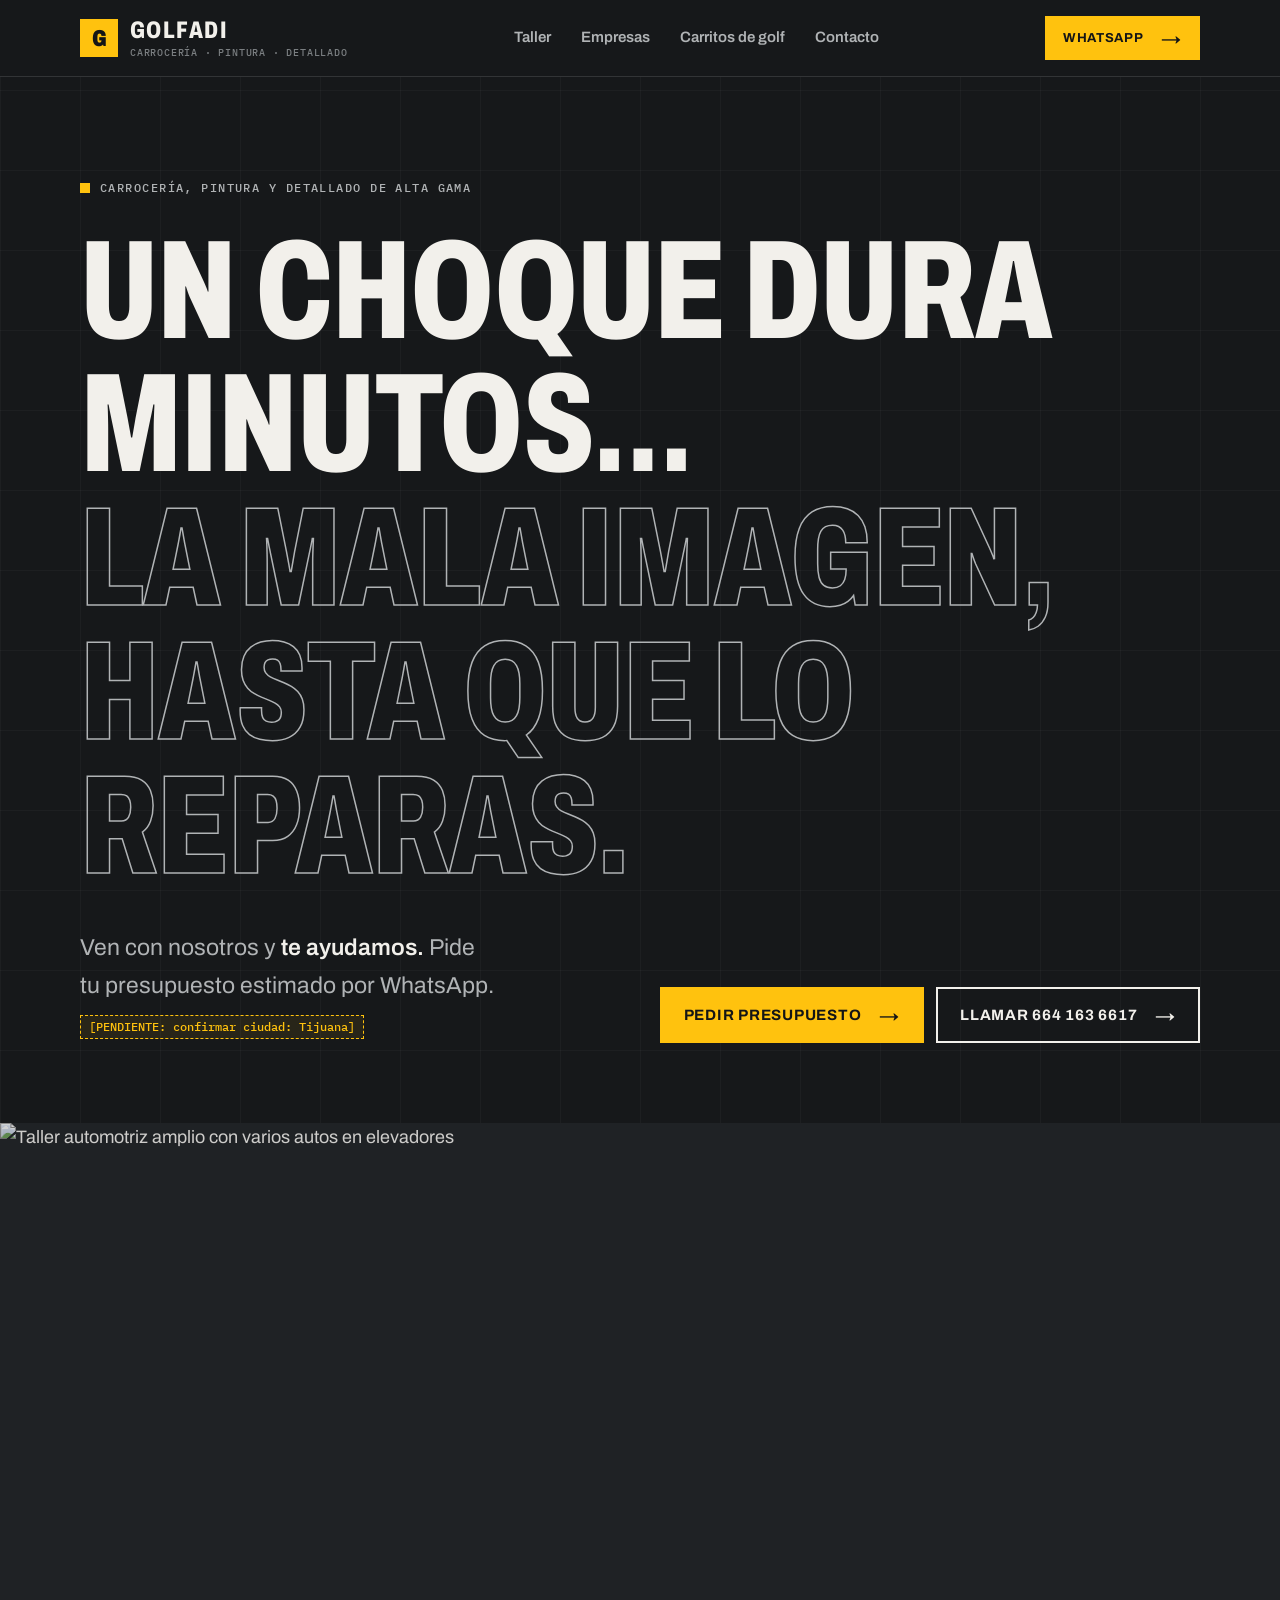
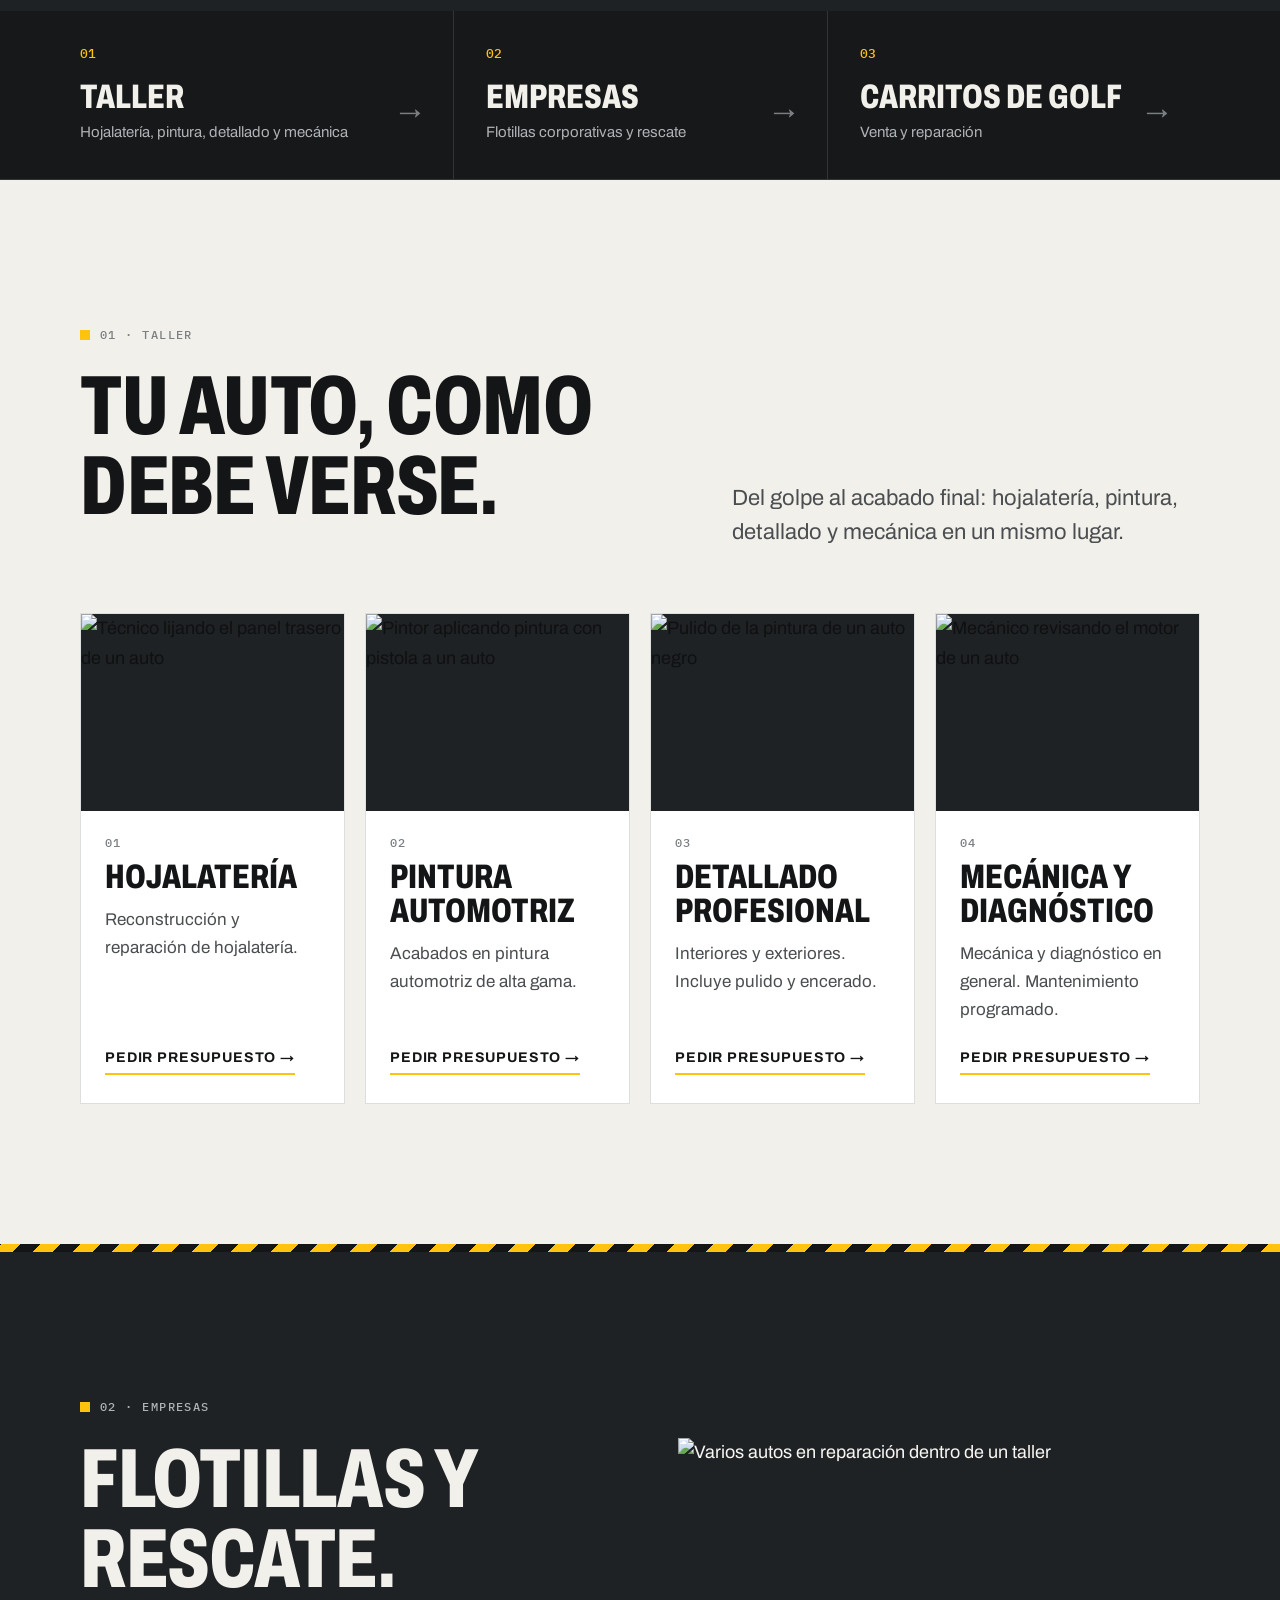
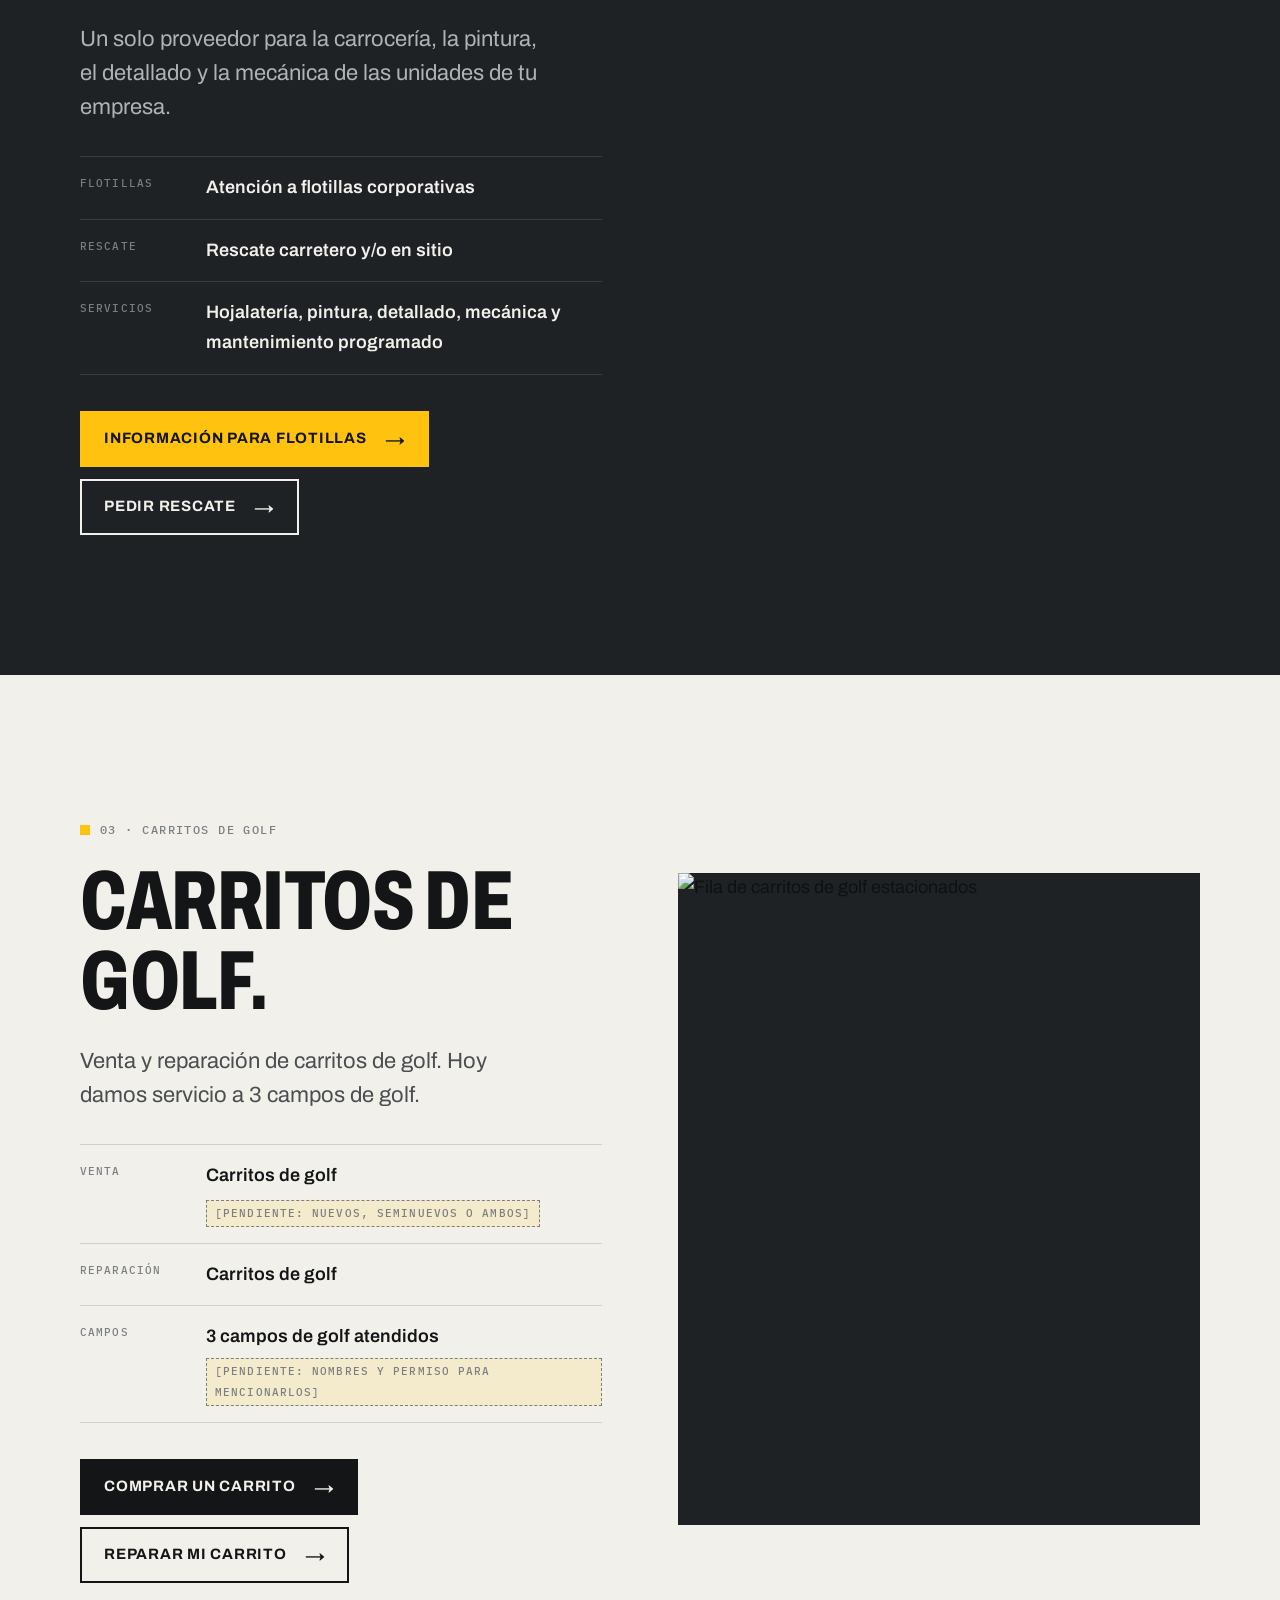
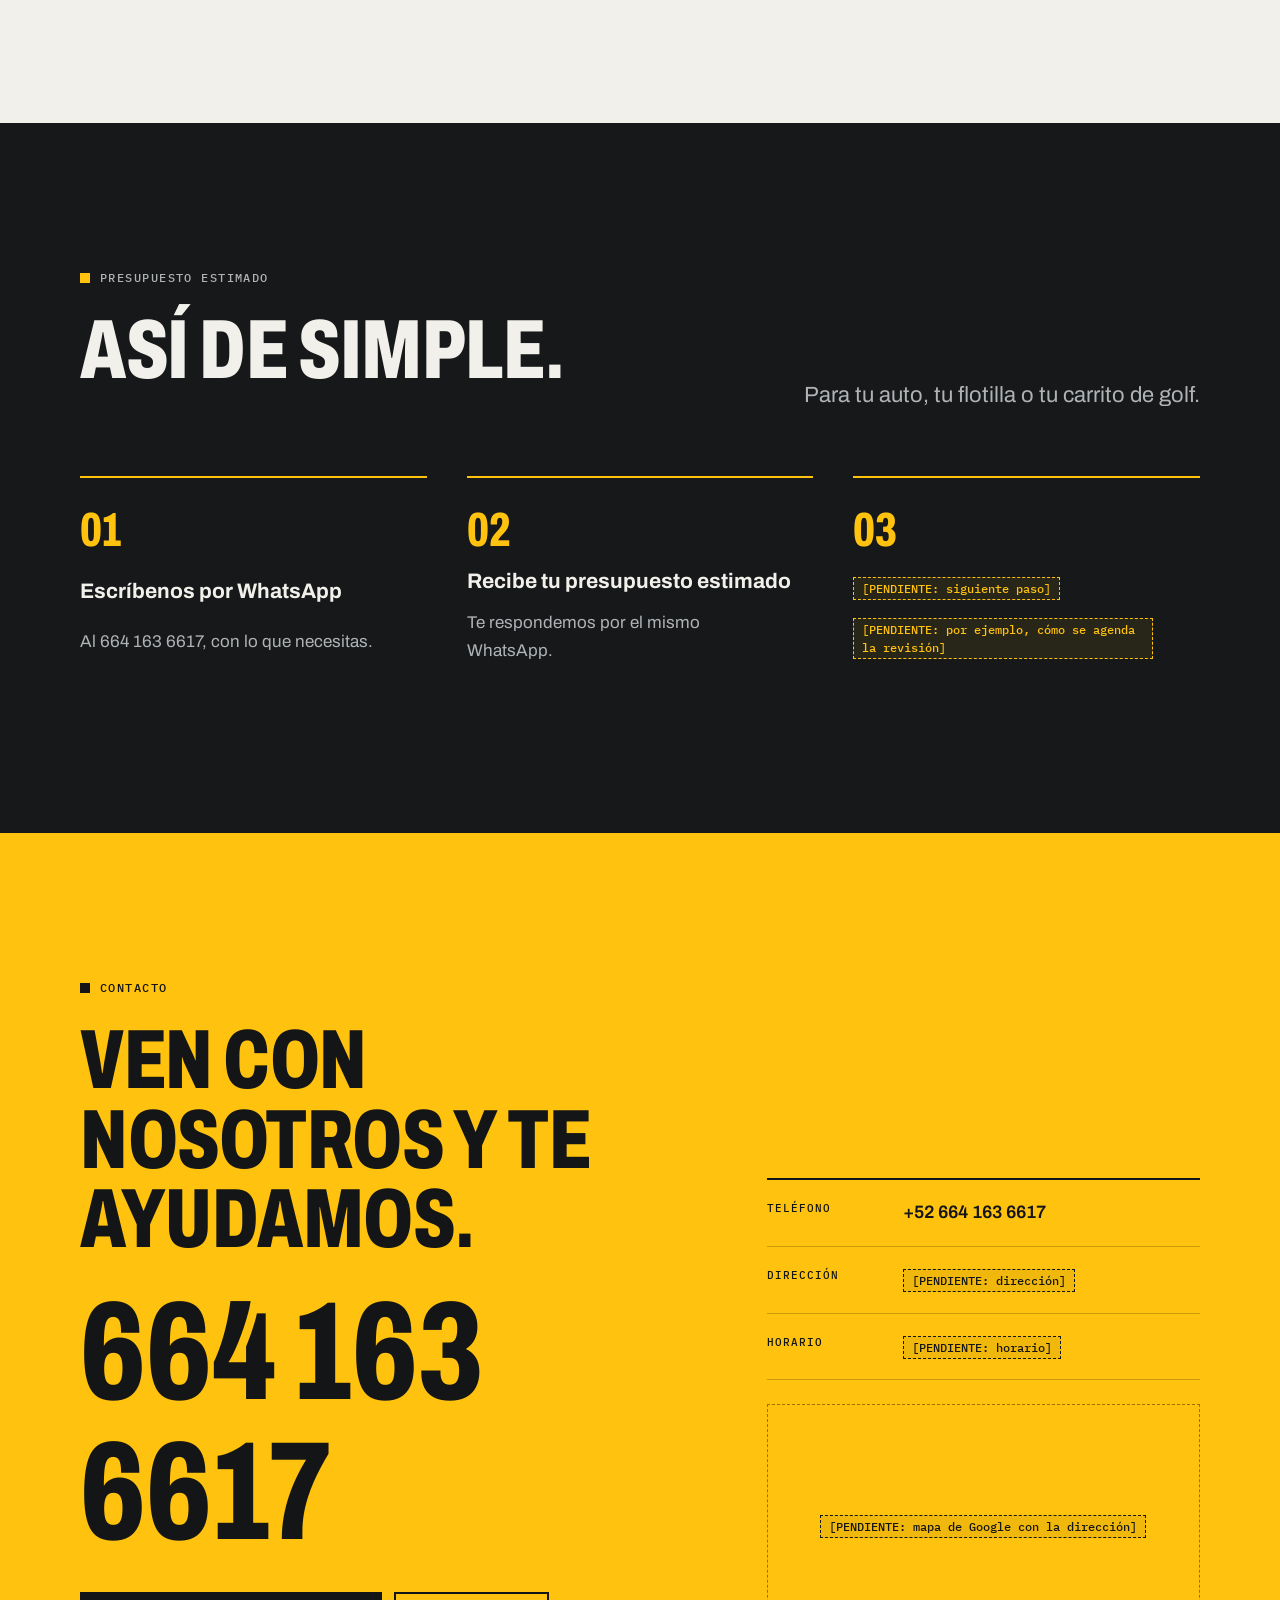
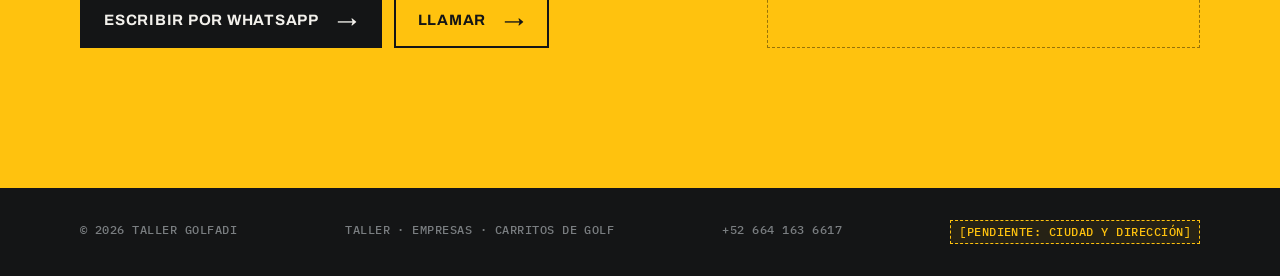
==== commit e34a3101: "Agregar carritos de golf y reorganizar la página en 3 divisiones La página ahora se divide en Taller" ====
--- a/index.html
+++ b/index.html
@@ -4,24 +4,24 @@
 <meta charset="utf-8">
 <meta name="viewport" content="width=device-width, initial-scale=1">
 <!-- REEMPLAZAR https://SITIO.com por el dominio real en todo este archivo (canonical, og:url, og:image, twitter:image y JSON-LD) -->
-<title>Taller Golfadi · Carrocería, pintura y detallado de alta gama</title>
-<meta name="description" content="Hojalatería, pintura automotriz de alta gama, detallado, mecánica, atención a flotillas corporativas y rescate carretero. Presupuesto estimado por WhatsApp al 664 163 6617.">
+<title>Taller Golfadi · Carrocería, pintura, detallado y carritos de golf</title>
+<meta name="description" content="Hojalatería, pintura automotriz de alta gama, detallado y mecánica. Flotillas corporativas, rescate carretero, y venta y reparación de carritos de golf. Presupuesto estimado por WhatsApp al 664 163 6617.">
 <link rel="canonical" href="https://SITIO.com/">
 <meta name="theme-color" content="#16181a">
 
 <meta property="og:type" content="website">
 <meta property="og:locale" content="es_MX">
 <meta property="og:site_name" content="Taller Golfadi">
-<meta property="og:title" content="Taller Golfadi · Carrocería, pintura y detallado de alta gama">
-<meta property="og:description" content="Un choque dura minutos… la mala imagen hasta que lo reparas. Particulares y flotillas. Presupuesto estimado por WhatsApp.">
+<meta property="og:title" content="Taller Golfadi · Carrocería, pintura, detallado y carritos de golf">
+<meta property="og:description" content="Un choque dura minutos… la mala imagen hasta que lo reparas. Autos, flotillas y carritos de golf. Presupuesto estimado por WhatsApp.">
 <meta property="og:url" content="https://SITIO.com/">
 <meta property="og:image" content="https://SITIO.com/og-image.png">
 <meta property="og:image:width" content="1200">
 <meta property="og:image:height" content="630">
 <meta property="og:image:alt" content="Taller Golfadi · Carrocería, pintura y detallado">
 <meta name="twitter:card" content="summary_large_image">
-<meta name="twitter:title" content="Taller Golfadi · Carrocería, pintura y detallado de alta gama">
-<meta name="twitter:description" content="Particulares y flotillas. Presupuesto estimado por WhatsApp al 664 163 6617.">
+<meta name="twitter:title" content="Taller Golfadi · Carrocería, pintura, detallado y carritos de golf">
+<meta name="twitter:description" content="Autos, flotillas y carritos de golf. Presupuesto estimado por WhatsApp al 664 163 6617.">
 <meta name="twitter:image" content="https://SITIO.com/og-image.png">
 
 <link rel="icon" href="favicon.svg" type="image/svg+xml">
@@ -38,7 +38,7 @@
   "@type": "AutoBodyShop",
   "@id": "https://SITIO.com/#negocio",
   "name": "Taller Golfadi",
-  "description": "Carrocería, pintura y detallado de alta gama. Hojalatería, pintura automotriz, detallado de interiores y exteriores, mecánica y diagnóstico, atención a flotillas corporativas y rescate carretero o en sitio.",
+  "description": "Carrocería, pintura y detallado de alta gama. Hojalatería, pintura automotriz, detallado de interiores y exteriores, mecánica y diagnóstico, atención a flotillas corporativas, rescate carretero o en sitio, y venta y reparación de carritos de golf.",
   "url": "https://SITIO.com/",
   "image": "https://SITIO.com/og-image.png",
   "telephone": "+52 664 163 6617",
@@ -54,201 +54,170 @@
 
 <style>
 :root{
-  --graphite:#16181a; --steel:#202326; --steel-2:#2b2f33;
-  --concrete:#e6e3dd; --concrete-2:#d9d5cd; --paper:#f1efea;
-  --ink:#121314; --ink-2:#4a4d50; --ink-3:#7b7e80;
-  --light:#f1efea; --light-2:#a9acae; --light-3:#73777a;
+  --graphite:#16181a; --steel:#1f2225; --steel-2:#2a2e32;
+  --paper:#f2f0eb; --paper-2:#e7e4dd;
+  --ink:#141516; --ink-2:#4b4e51; --ink-3:#7c7f82;
+  --light:#f2f0eb; --light-2:#b0b3b5; --light-3:#7a7e81;
   --yellow:#ffc20e;
-  --line-d:rgba(255,255,255,.12); --line-l:rgba(18,19,20,.16);
+  --line-d:rgba(255,255,255,.12); --line-l:rgba(20,21,22,.14);
   --mono:"IBM Plex Mono",ui-monospace,Consolas,monospace;
+  --sec:clamp(72px,11vw,140px);
 }
 *{box-sizing:border-box;margin:0;padding:0}
 html{-webkit-text-size-adjust:100%;scroll-behavior:smooth}
-body{background:var(--graphite);color:var(--light);font:400 17px/1.6 "Archivo",system-ui,"Segoe UI",sans-serif;overflow-x:hidden}
+body{background:var(--graphite);color:var(--light);font:400 18px/1.65 "Archivo",system-ui,"Segoe UI",sans-serif;overflow-x:hidden;text-rendering:optimizeLegibility}
 a{color:inherit}
 img{max-width:100%;display:block}
-[id]{scroll-margin-top:12px}
-.wrap{width:100%;max-width:1240px;margin:0 auto;padding:0 20px}
+[id]{scroll-margin-top:16px}
+.wrap{width:100%;max-width:1200px;margin:0 auto;padding:0 20px}
 @media(min-width:760px){.wrap{padding:0 40px}}
 .skip{position:absolute;left:-999px}
 .skip:focus{left:16px;top:16px;background:var(--yellow);color:var(--ink);padding:8px 14px;z-index:10}
 :focus-visible{outline:2px solid var(--yellow);outline-offset:3px}
 
 /* Pendientes: visibles a propósito. Buscar "PENDIENTE" en este archivo. */
-.pend{display:inline-block;font:500 12px/1.45 var(--mono);color:#a36b00;border:1px dashed currentColor;padding:2px 8px;background:rgba(255,194,14,.12)}
-.dark .pend,.hero .pend,.fleet .pend,.top .pend,footer .pend{color:var(--yellow)}
-
-/* Tipografía industrial: grotesca condensada + mono técnica */
-.cond{font-stretch:68%;font-weight:800;text-transform:uppercase;letter-spacing:-.005em;line-height:.92}
-.tag{font:500 12px/1.3 var(--mono);letter-spacing:.08em;text-transform:uppercase}
-.tag-y{color:var(--yellow)}
-h2.cond{font-size:clamp(44px,9vw,104px)}
-h3.cond{font-size:clamp(40px,7vw,80px)}
-
-/* Botones: esquinas rectas, tipo señalética */
-.btn{display:inline-flex;align-items:center;justify-content:space-between;gap:18px;min-height:58px;padding:0 22px;font:700 15px/1 "Archivo",sans-serif;letter-spacing:.06em;text-transform:uppercase;text-decoration:none;border:2px solid transparent;transition:background .15s,color .15s,border-color .15s}
+.pend{display:inline-block;font:500 12px/1.45 var(--mono);color:#9a6400;border:1px dashed currentColor;padding:2px 8px;background:rgba(255,194,14,.14)}
+.dark .pend,.hero .pend,footer .pend{color:var(--yellow);background:rgba(255,194,14,.08)}
+
+/* Tipografía */
+.eyebrow{display:inline-flex;align-items:center;gap:10px;font:500 12px/1 var(--mono);letter-spacing:.12em;text-transform:uppercase;color:var(--ink-3)}
+.eyebrow::before{content:"";width:10px;height:10px;background:var(--yellow)}
+.dark .eyebrow,.hero .eyebrow{color:var(--light-2)}
+.title{font-weight:800;font-stretch:70%;text-transform:uppercase;line-height:.95;letter-spacing:-.005em}
+h2.title{font-size:clamp(42px,7vw,84px);margin:18px 0 22px}
+.lead{font-size:clamp(19px,2.2vw,22px);line-height:1.55;color:var(--ink-2);max-width:36ch}
+.dark .lead{color:var(--light-2)}
+.sec-head{display:grid;gap:8px;margin-bottom:clamp(40px,6vw,64px)}
+@media(min-width:900px){.sec-head{grid-template-columns:1fr 1fr;align-items:end;gap:48px}.sec-head .lead{justify-self:end}}
+
+/* Botones */
+.btn{display:inline-flex;align-items:center;justify-content:space-between;gap:18px;min-height:56px;padding:0 22px;font:700 15px/1 "Archivo",sans-serif;letter-spacing:.05em;text-transform:uppercase;text-decoration:none;border:2px solid transparent;transition:background .15s,color .15s,border-color .15s}
 .btn::after{content:"→";font-weight:400;font-size:20px}
 .btn-y{background:var(--yellow);color:var(--ink)}
 .btn-y:hover{background:#ffd34d}
-.btn-o{border-color:currentColor}
-.btn-o:hover{background:var(--light);color:var(--ink);border-color:var(--light)}
 .btn-k{background:var(--ink);color:var(--light)}
 .btn-k:hover{background:#000}
-.btn svg{width:20px;height:20px;flex:none}
-.btn-wide{width:100%}
-@media(min-width:560px){.btn-wide{width:auto;min-width:300px}}
-
-/* Franja superior + header (no fijos) */
-.strip{background:var(--yellow);color:var(--ink)}
-.strip .wrap{display:flex;justify-content:space-between;gap:16px;min-height:34px;align-items:center}
-.strip .tag{font-size:11px}
-.strip .hide-s{display:none}
-@media(min-width:760px){.strip .hide-s{display:block}}
-.top{background:var(--graphite);border-bottom:1px solid var(--line-d)}
+.btn-o{border-color:currentColor}
+.dark .btn-o:hover,.hero .btn-o:hover{background:var(--light);color:var(--ink);border-color:var(--light)}
+.light .btn-o:hover{background:var(--ink);color:var(--light);border-color:var(--ink)}
+.btns{display:flex;flex-direction:column;gap:12px}
+@media(min-width:560px){.btns{flex-direction:row;flex-wrap:wrap}}
+
+/* Header (no fijo) */
+.top{border-bottom:1px solid var(--line-d)}
 .top .wrap{position:relative}
-.bar{display:flex;align-items:center;justify-content:space-between;gap:20px;min-height:78px}
-.brand{text-decoration:none;display:flex;align-items:center;gap:14px}
-.brand .mark{width:40px;height:40px;background:var(--yellow);color:var(--ink);display:grid;place-items:center;font:900 24px/1 "Archivo";font-stretch:75%}
-.brand b{display:block;font:800 26px/1 "Archivo";font-stretch:75%;letter-spacing:.06em}
-.brand small{display:block;font:500 10px/1 var(--mono);letter-spacing:.1em;color:var(--light-3);margin-top:6px;text-transform:uppercase;white-space:nowrap}
-.nav{display:none;gap:0;align-self:stretch}
-.nav a{display:flex;align-items:center;gap:8px;padding:0 16px;text-decoration:none;font-size:14px;font-weight:600;text-transform:uppercase;letter-spacing:.05em;color:var(--light-2);border-left:1px solid var(--line-d)}
-.nav a span{font:500 11px var(--mono);color:var(--yellow)}
-.nav a:hover{color:var(--light);background:var(--steel)}
-.tel{display:none;text-decoration:none;font:500 15px var(--mono);padding-left:20px;border-left:1px solid var(--line-d);align-self:stretch;align-items:center}
-.tel:hover{color:var(--yellow)}
+.bar{display:flex;align-items:center;justify-content:space-between;gap:20px;min-height:76px}
+.brand{text-decoration:none;display:flex;align-items:center;gap:12px}
+.brand .mark{width:38px;height:38px;background:var(--yellow);color:var(--ink);display:grid;place-items:center;font:900 23px/1 "Archivo";font-stretch:75%}
+.brand b{display:block;font:800 24px/1 "Archivo";font-stretch:75%;letter-spacing:.06em}
+.brand small{display:block;font:500 10px/1 var(--mono);letter-spacing:.08em;color:var(--light-3);margin-top:6px;text-transform:uppercase;white-space:nowrap}
+.nav{display:none;gap:30px;font-size:15px;font-weight:600}
+.nav a{text-decoration:none;color:var(--light-2);padding:6px 0;border-bottom:2px solid transparent}
+.nav a:hover{color:var(--light);border-color:var(--yellow)}
+.top .btn{display:none;min-height:44px;font-size:13px;padding:0 16px}
 .menu summary{list-style:none;cursor:pointer;display:flex;align-items:center;gap:10px;min-height:44px;font:500 12px var(--mono);letter-spacing:.1em;text-transform:uppercase}
 .menu summary::-webkit-details-marker{display:none}
 .menu summary i{width:22px;height:10px;border-top:2px solid currentColor;border-bottom:2px solid currentColor}
 .menu[open] summary{color:var(--yellow)}
 .menu-panel{position:absolute;left:0;right:0;top:100%;padding:4px 20px 24px;background:var(--steel);border-bottom:2px solid var(--yellow);z-index:5;display:flex;flex-direction:column}
-.menu-panel a{display:flex;gap:14px;align-items:baseline;padding:15px 0;border-bottom:1px solid var(--line-d);text-decoration:none;font-weight:700;text-transform:uppercase;letter-spacing:.03em}
-.menu-panel a span{font:500 12px var(--mono);color:var(--yellow)}
-.menu-panel .btn{margin-top:20px;border-bottom:2px solid transparent}
-@media(min-width:1060px){.nav{display:flex}.tel{display:flex}.menu{display:none}}
-
-/* Hero: rejilla técnica sobre grafito */
-.hero{position:relative;overflow:hidden;isolation:isolate;padding:56px 0 0;background:
-  linear-gradient(var(--graphite),rgba(22,24,26,.0) 30%),
-  repeating-linear-gradient(90deg,rgba(255,255,255,.035) 0 1px,transparent 1px 80px),
-  repeating-linear-gradient(0deg,rgba(255,255,255,.035) 0 1px,transparent 1px 80px),var(--graphite)}
-.hero .tag{display:flex;flex-wrap:wrap;gap:10px;align-items:center;color:var(--light-2)}
-.hero .tag::before{content:"";width:10px;height:10px;background:var(--yellow)}
-.hero h1{font-size:clamp(54px,12.5vw,168px);margin:24px 0 0}
-.hero h1 .out{color:transparent;-webkit-text-stroke:1.5px var(--light-2);display:block}
-.hero-row{display:grid;gap:32px;margin:36px 0 0;padding-bottom:56px}
-.hero-row p{font-size:clamp(19px,2.4vw,24px);max-width:30ch;color:var(--light-2)}
+.menu-panel a{padding:16px 0;border-bottom:1px solid var(--line-d);text-decoration:none;font-weight:700;font-size:18px}
+.menu-panel .btn{margin-top:20px;border-bottom:2px solid transparent;font-size:15px}
+@media(min-width:960px){.nav{display:flex}.top .btn{display:inline-flex}.menu{display:none}}
+
+/* Hero */
+.hero{padding:clamp(48px,8vw,96px) 0 0;background:
+  repeating-linear-gradient(90deg,rgba(255,255,255,.03) 0 1px,transparent 1px 80px),
+  repeating-linear-gradient(0deg,rgba(255,255,255,.03) 0 1px,transparent 1px 80px),var(--graphite)}
+.hero h1{font-size:clamp(50px,11vw,150px);margin:22px 0 0}
+.hero h1 .out{display:block;color:transparent;-webkit-text-stroke:1.5px var(--light-2)}
+.hero-row{display:grid;gap:28px;margin-top:36px;padding-bottom:clamp(48px,7vw,80px)}
+.hero-row p{font-size:clamp(19px,2.3vw,23px);max-width:32ch;color:var(--light-2)}
 .hero-row p b{color:var(--light);font-weight:600}
-.hero-cta{display:flex;flex-direction:column;gap:12px}
-@media(min-width:560px){.hero-cta{flex-direction:row;flex-wrap:wrap}}
-@media(min-width:980px){.hero{padding-top:88px}.hero-row{grid-template-columns:1fr auto;align-items:end;padding-bottom:88px}}
-.hero-photo{border-top:1px solid var(--line-d)}
-
-/* Marcos de foto con marcas de registro (sin fotos de stock) */
-.photo{position:relative;background:var(--steel);display:flex;align-items:center;justify-content:center;text-align:center;padding:28px;min-height:220px}
-.photo::before,.photo::after{content:"";position:absolute;width:18px;height:18px;border:2px solid var(--yellow)}
-.photo::before{left:10px;top:10px;border-right:0;border-bottom:0}
-.photo::after{right:10px;bottom:10px;border-left:0;border-top:0}
-.photo figcaption{position:absolute;left:38px;top:12px;font:500 11px var(--mono);letter-spacing:.1em;text-transform:uppercase;color:var(--light-3)}
-.light .photo{background:var(--concrete-2)}
-.light .photo figcaption{color:var(--ink-3)}
-.wide{aspect-ratio:16/9;min-height:0}
-@media(min-width:980px){.hero-photo .photo{aspect-ratio:21/8}}
-
-/* Fotos (temporales de Unsplash hasta tener fotos propias) */
+@media(min-width:960px){.hero-row{grid-template-columns:1fr auto;align-items:end}}
+
+/* Fotos */
 .shot{position:relative;margin:0;overflow:hidden;background:var(--steel);aspect-ratio:4/3}
-.shot img{width:100%;height:100%;object-fit:cover;filter:saturate(.7) contrast(1.06)}
-.shot::before,.shot::after{content:"";position:absolute;width:20px;height:20px;border:2px solid var(--yellow);z-index:1}
-.shot::before{left:12px;top:12px;border-right:0;border-bottom:0}
-.shot::after{right:12px;bottom:12px;border-left:0;border-top:0}
-.shot figcaption{position:absolute;left:0;bottom:0;background:var(--ink);color:var(--light);font:500 11px/1 var(--mono);letter-spacing:.1em;text-transform:uppercase;padding:9px 12px}
-.hero-shot{aspect-ratio:16/10}
+.shot img{width:100%;height:100%;object-fit:cover;filter:saturate(.72) contrast(1.05);transition:transform .6s ease}
+.hero-shot{aspect-ratio:16/9}
 .hero-shot img{filter:saturate(.55) contrast(1.08) brightness(.82)}
-.fleet-photos{display:grid;gap:2px;margin-bottom:40px}
-@media(min-width:860px){.fleet-photos{grid-template-columns:1fr 1fr}}
-@media(min-width:980px){.hero-shot{aspect-ratio:21/8}.svc .shot{aspect-ratio:5/4}}
-
-/* Divisiones: particulares / empresas */
-.divs{display:grid;border-top:1px solid var(--line-d)}
-.div{padding:36px 20px;text-decoration:none;border-bottom:1px solid var(--line-d);display:flex;flex-direction:column;gap:18px;transition:background .15s}
-.div:hover{background:var(--steel)}
-.div h2{font-size:clamp(36px,6vw,60px)}
-.div ul{list-style:none;display:grid;gap:0}
-.div li{display:flex;gap:14px;padding:10px 0;border-top:1px solid var(--line-d);color:var(--light-2);font-size:16px}
-.div li span{font:500 12px var(--mono);color:var(--yellow);padding-top:3px}
-.div.biz{background:var(--yellow);color:var(--ink)}
-.div.biz:hover{background:#ffcd3a}
-.div.biz li{border-color:rgba(0,0,0,.18);color:var(--ink)}
-.div.biz li span{color:var(--ink)}
-@media(min-width:860px){.divs{grid-template-columns:1fr 1fr}.div{padding:56px 40px;border-bottom:0}.div:first-child{border-right:1px solid var(--line-d)}}
-
-/* Secciones de servicio: ficha técnica sobre concreto */
-.light{background:var(--concrete);color:var(--ink)}
-.svc{padding:72px 0;border-bottom:1px solid var(--line-l)}
-.svc:nth-of-type(even){background:var(--paper)}
-.svc-head{display:flex;justify-content:space-between;align-items:baseline;gap:20px;border-bottom:2px solid var(--ink);padding-bottom:14px;margin-bottom:36px}
-.svc-head .no{font:800 clamp(56px,10vw,120px)/.8 "Archivo";font-stretch:68%;color:transparent;-webkit-text-stroke:1.5px var(--ink)}
-.svc-grid{display:grid;gap:36px}
-.svc h3{margin-bottom:20px}
-.svc p{font-size:19px;color:var(--ink-2);max-width:40ch;margin-bottom:28px}
-.spec{width:100%;border-collapse:collapse;margin-bottom:32px;font-size:16px}
-.spec th{font:500 11px var(--mono);letter-spacing:.08em;text-transform:uppercase;color:var(--ink-3);text-align:left;padding:12px 16px 12px 0;width:38%;vertical-align:top}
-.spec td{padding:12px 0;font-weight:600}
-.spec tr{border-top:1px solid var(--line-l)}
-.spec tr:last-child{border-bottom:1px solid var(--line-l)}
-.pair{display:grid;grid-template-columns:1fr 1fr;gap:6px}
-.pair .photo{aspect-ratio:3/4}
-@media(min-width:560px){.pair .photo{aspect-ratio:4/5}}
-@media(min-width:980px){.svc{padding:110px 0}.svc-grid{grid-template-columns:5fr 7fr;gap:64px;align-items:start}}
-
-/* Flotillas: bloque corporativo */
-.fleet{background:var(--steel);position:relative}
-.fleet::before{content:"";display:block;height:10px;background:repeating-linear-gradient(-45deg,var(--yellow) 0 14px,var(--ink) 14px 28px)}
-.fleet-in{padding:72px 0}
-.fleet .svc-head{border-color:var(--light)}
-.fleet .svc-head .no{-webkit-text-stroke-color:var(--light)}
-.fleet p.lead{font-size:clamp(20px,2.6vw,26px);color:var(--light-2);max-width:34ch;margin-bottom:40px}
-.fleet p.lead b{color:var(--light);font-weight:600}
-.fleet-grid{display:grid;gap:2px;background:var(--line-d);margin-bottom:40px;border:1px solid var(--line-d)}
-.cap{background:var(--steel);padding:30px 24px;display:flex;flex-direction:column;gap:14px}
-.cap h4{font:800 30px/1 "Archivo";font-stretch:70%;text-transform:uppercase}
-.cap p{color:var(--light-2);font-size:16px}
-.fleet .actions{display:flex;flex-direction:column;gap:12px}
-@media(min-width:560px){.fleet .actions{flex-direction:row;flex-wrap:wrap}}
-@media(min-width:860px){.fleet-grid{grid-template-columns:repeat(3,1fr)}.fleet-in{padding:110px 0}}
+@media(min-width:960px){.hero-shot{aspect-ratio:21/8}}
+
+/* Tres divisiones */
+.divs{background:var(--graphite);border-bottom:1px solid var(--line-d)}
+.divs-in{display:grid}
+.div{display:grid;grid-template-columns:auto 1fr auto;gap:18px;align-items:center;padding:26px 0;border-top:1px solid var(--line-d);text-decoration:none}
+.div .n{font:500 13px var(--mono);color:var(--yellow)}
+.div b{display:block;font:800 clamp(26px,3.4vw,34px)/1 "Archivo";font-stretch:72%;text-transform:uppercase}
+.div small{display:block;color:var(--light-2);font-size:15px;margin-top:6px}
+.div::after{content:"→";font-size:22px;color:var(--light-3);transition:transform .15s,color .15s}
+.div:hover::after{transform:translateX(4px);color:var(--yellow)}
+@media(min-width:900px){
+  .divs-in{grid-template-columns:repeat(3,1fr)}
+  .div{grid-template-columns:1fr auto;grid-template-rows:auto auto;padding:34px 32px 34px 0;border-top:0}
+  .div + .div{border-left:1px solid var(--line-d);padding-left:32px}
+  .div .n{grid-column:1/-1}
+}
+
+/* Secciones */
+.light{background:var(--paper);color:var(--ink)}
+.dark{background:var(--steel);color:var(--light)}
+.sec{padding:var(--sec) 0}
+
+/* Taller: tarjetas de servicio */
+.cards{display:grid;gap:28px}
+.card{display:flex;flex-direction:column;background:#fff;border:1px solid var(--line-l)}
+.card:hover .shot img{transform:scale(1.03)}
+.card-body{padding:24px 24px 28px;display:flex;flex-direction:column;flex:1}
+.num{font:500 12px var(--mono);color:var(--ink-3);letter-spacing:.1em}
+.card h3{font:800 clamp(28px,3vw,34px)/1 "Archivo";font-stretch:72%;text-transform:uppercase;margin:10px 0 12px}
+.card p{color:var(--ink-2);font-size:17px;flex:1;margin-bottom:22px}
+.more{align-self:flex-start;font-weight:700;font-size:14px;letter-spacing:.06em;text-transform:uppercase;text-decoration:none;border-bottom:2px solid var(--yellow);padding-bottom:4px}
+.more::after{content:" →"}
+.more:hover{background:var(--yellow)}
+@media(min-width:700px){.cards{grid-template-columns:1fr 1fr}}
+@media(min-width:1100px){.cards{grid-template-columns:repeat(4,1fr);gap:20px}}
+
+/* Bloques divididos (empresas, golf) */
+.split{display:grid;gap:clamp(36px,6vw,80px);align-items:center}
+.split .shot{aspect-ratio:4/5}
+@media(min-width:900px){.split{grid-template-columns:1fr 1fr}.split.rev .shot{order:2}}
+.list{list-style:none;margin:32px 0 36px;border-top:1px solid var(--line-l)}
+.dark .list{border-color:var(--line-d)}
+.list li{display:grid;grid-template-columns:110px 1fr;gap:16px;padding:16px 0;border-bottom:1px solid var(--line-l)}
+.dark .list li{border-color:var(--line-d)}
+.list li span{font:500 11px/1.9 var(--mono);letter-spacing:.1em;text-transform:uppercase;color:var(--ink-3)}
+.dark .list li span{color:var(--light-3)}
+.list li b{font-weight:600}
+.list li em{font-style:normal;display:block;margin-top:6px}
+.stripe::before{content:"";display:block;height:8px;background:repeating-linear-gradient(-45deg,var(--yellow) 0 14px,var(--ink) 14px 28px)}
 
 /* Proceso */
-.how{padding:80px 0;background:var(--graphite)}
-.how h2{margin:18px 0 48px}
-.steps{list-style:none;display:grid;border-top:1px solid var(--line-d)}
-.steps li{display:grid;grid-template-columns:64px 1fr;gap:16px;padding:26px 0;border-bottom:1px solid var(--line-d)}
-.steps b{font:800 44px/1 "Archivo";font-stretch:68%;color:var(--yellow)}
-.steps h4{font-weight:700;font-size:20px;text-transform:uppercase;letter-spacing:.02em;margin-bottom:6px}
-.steps p{color:var(--light-2);font-size:16px}
-@media(min-width:860px){.steps{grid-template-columns:repeat(3,1fr);border-top:0}.steps li{grid-template-columns:1fr;padding:28px 28px 28px 0;border-bottom:0;border-top:2px solid var(--yellow);margin-right:28px}.how{padding:120px 0}}
-
-/* Contacto: señalética amarilla */
-.contact{background:var(--yellow);color:var(--ink);padding:72px 0}
-.contact .tag{color:var(--ink)}
-.contact h2{margin:18px 0 8px}
-.big-wa{display:block;font:800 clamp(52px,13vw,150px)/1 "Archivo";font-stretch:70%;text-decoration:none;letter-spacing:-.01em;margin:22px 0 30px}
-.big-wa:hover{text-decoration:underline;text-decoration-thickness:4px;text-underline-offset:10px}
-.contact .hero-cta{margin-bottom:48px}
+.steps{list-style:none;display:grid;gap:0;counter-reset:s}
+.steps li{padding:28px 0;border-top:2px solid var(--yellow);display:grid;gap:10px}
+.steps b{font:800 48px/1 "Archivo";font-stretch:68%;color:var(--yellow)}
+.steps h3{font-size:21px;font-weight:700}
+.steps p{color:var(--light-2);font-size:17px;max-width:30ch}
+@media(min-width:900px){.steps{grid-template-columns:repeat(3,1fr);gap:40px}}
+
+/* Contacto */
+.contact{background:var(--yellow);color:var(--ink)}
+.contact .eyebrow{color:var(--ink)}
+.contact .eyebrow::before{background:var(--ink)}
+.big{display:block;font:800 clamp(52px,12vw,140px)/1 "Archivo";font-stretch:70%;text-decoration:none;margin:10px 0 30px}
+.big:hover{text-decoration:underline;text-decoration-thickness:4px;text-underline-offset:10px}
 .contact .btn-o:hover{background:var(--ink);color:var(--yellow);border-color:var(--ink)}
-.info{display:grid;border-top:2px solid var(--ink)}
-.info div{padding:18px 0;border-bottom:1px solid rgba(0,0,0,.2);display:grid;gap:6px}
-.info dt{font:500 11px var(--mono);letter-spacing:.1em;text-transform:uppercase}
-.info dd{font-size:18px;font-weight:600}
+.contact-grid{display:grid;gap:48px}
+.info{border-top:2px solid var(--ink)}
+.info div{display:grid;grid-template-columns:120px 1fr;gap:16px;padding:18px 0;border-bottom:1px solid rgba(0,0,0,.2)}
+.info dt{font:500 11px/1.9 var(--mono);letter-spacing:.1em;text-transform:uppercase}
+.info dd{font-weight:600}
 .info dd a{text-decoration:none}
 .contact .pend{color:var(--ink);background:rgba(0,0,0,.06)}
-.contact .photo{background:rgba(0,0,0,.08);margin-top:24px;aspect-ratio:16/9;min-height:0}
-.contact .photo::before,.contact .photo::after{border-color:var(--ink)}
-.contact .photo figcaption{color:var(--ink)}
-@media(min-width:980px){.contact{padding:120px 0}.contact-grid{display:grid;grid-template-columns:7fr 5fr;gap:80px;align-items:end}.info{grid-template-columns:1fr}}
-
-/* Footer */
-footer{background:var(--ink);color:var(--light-3);padding:36px 0;font:500 12px/1.6 var(--mono);letter-spacing:.04em;text-transform:uppercase}
-.foot{display:flex;flex-wrap:wrap;gap:12px 36px;justify-content:space-between}
+.map{margin-top:24px;aspect-ratio:16/9;border:1px dashed rgba(0,0,0,.4);display:grid;place-items:center;padding:20px}
+@media(min-width:960px){.contact-grid{grid-template-columns:7fr 5fr;align-items:end;gap:80px}}
+
+footer{background:var(--ink);color:var(--light-3);padding:32px 0;font:500 12px/1.7 var(--mono);letter-spacing:.04em;text-transform:uppercase}
+.foot{display:flex;flex-wrap:wrap;gap:10px 32px;justify-content:space-between}
 .foot a{text-decoration:none}
 .foot a:hover{color:var(--yellow)}
 
@@ -257,13 +226,6 @@
 </head>
 <body>
 <a class="skip" href="#contenido">Saltar al contenido</a>
-
-<div class="strip">
-  <div class="wrap">
-    <span class="tag">Particulares · Flotillas · Rescate</span>
-    <span class="tag hide-s">Presupuesto estimado por WhatsApp · +52 664 163 6617</span>
-  </div>
-</div>
 
 <header class="top">
   <div class="wrap bar">
@@ -271,22 +233,12 @@
       <span class="mark" aria-hidden="true">G</span>
       <span><b>GOLFADI</b><small>Carrocería · Pintura · Detallado</small></span>
     </a>
-    <nav class="nav" aria-label="Servicios">
-      <a href="#hojalateria"><span>01</span>Hojalatería</a>
-      <a href="#pintura"><span>02</span>Pintura</a>
-      <a href="#detallado"><span>03</span>Detallado</a>
-      <a href="#mecanica"><span>04</span>Mecánica</a>
-      <a href="#flotillas"><span>05</span>Flotillas</a>
-    </nav>
-    <a class="tel" href="tel:+526641636617">664 163 6617</a>
+    <nav class="nav" aria-label="Principal"><a href="#taller">Taller</a><a href="#empresas">Empresas</a><a href="#golf">Carritos de golf</a><a href="#contacto">Contacto</a></nav>
+    <a class="btn btn-y" href="https://wa.me/526641636617?text=Hola%2C%20quiero%20un%20presupuesto%20estimado.">WhatsApp</a>
     <details class="menu">
       <summary aria-label="Abrir menú"><i></i>Menú</summary>
-      <nav class="menu-panel" aria-label="Servicios (móvil)">
-        <a href="#hojalateria" onclick="this.closest('details').open=false"><span>01</span>Hojalatería</a>
-        <a href="#pintura" onclick="this.closest('details').open=false"><span>02</span>Pintura</a>
-        <a href="#detallado" onclick="this.closest('details').open=false"><span>03</span>Detallado</a>
-        <a href="#mecanica" onclick="this.closest('details').open=false"><span>04</span>Mecánica</a>
-        <a href="#flotillas" onclick="this.closest('details').open=false"><span>05</span>Flotillas y rescate</a>
+      <nav class="menu-panel" aria-label="Principal (móvil)">
+        <a href="#taller" onclick="this.closest('details').open=false">Taller</a><a href="#empresas" onclick="this.closest('details').open=false">Empresas</a><a href="#golf" onclick="this.closest('details').open=false">Carritos de golf</a><a href="#contacto" onclick="this.closest('details').open=false">Contacto</a>
         <a class="btn btn-y" href="https://wa.me/526641636617?text=Hola%2C%20quiero%20un%20presupuesto%20estimado.">Presupuesto por WhatsApp</a>
       </nav>
     </details>
@@ -296,179 +248,153 @@
 <main id="contenido">
   <section class="hero" id="inicio">
     <div class="wrap">
-      <span class="tag">Carrocería, pintura y detallado de alta gama · <span class="pend">[PENDIENTE: confirmar ciudad: Tijuana]</span></span>
-      <h1 class="cond">Un choque dura minutos… <span class="out">la mala imagen, hasta que lo reparas.</span></h1>
+      <span class="eyebrow">Carrocería, pintura y detallado de alta gama</span>
+      <h1 class="title">Un choque dura minutos… <span class="out">la mala imagen, hasta que lo reparas.</span></h1>
       <div class="hero-row">
-        <p>Ven con nosotros y <b>te ayudamos.</b> Autos particulares y flotillas de empresa.</p>
-        <div class="hero-cta">
-          <a class="btn btn-y btn-wide" href="https://wa.me/526641636617?text=Hola%2C%20quiero%20un%20presupuesto%20estimado.">Pedir presupuesto por WhatsApp</a>
-          <a class="btn btn-o btn-wide" href="tel:+526641636617">Llamar</a>
+        <p>Ven con nosotros y <b>te ayudamos.</b> Pide tu presupuesto estimado por WhatsApp. <span class="pend">[PENDIENTE: confirmar ciudad: Tijuana]</span></p>
+        <div class="btns">
+          <a class="btn btn-y" href="https://wa.me/526641636617?text=Hola%2C%20quiero%20un%20presupuesto%20estimado.">Pedir presupuesto</a>
+          <a class="btn btn-o" href="tel:+526641636617">Llamar 664 163 6617</a>
         </div>
       </div>
     </div>
-    <div class="hero-photo">
-      <!-- FOTO TEMPORAL (Unsplash, licencia gratuita). Reemplazar por foto propia del taller: foto panorámica del taller, horizontal, mínimo 2400 px -->
-<figure class="shot hero-shot"><img src="https://images.unsplash.com/photo-1727893119356-1702fe921cf9?auto=format&amp;fit=crop&amp;q=80&amp;w=1800" srcset="https://images.unsplash.com/photo-1727893119356-1702fe921cf9?auto=format&amp;fit=crop&amp;q=80&amp;w=1000 1000w, https://images.unsplash.com/photo-1727893119356-1702fe921cf9?auto=format&amp;fit=crop&amp;q=80&amp;w=1800 1800w, https://images.unsplash.com/photo-1727893119356-1702fe921cf9?auto=format&amp;fit=crop&amp;q=80&amp;w=2600 2600w" sizes="100vw" alt="Taller automotriz amplio con varios autos en elevadores" fetchpriority="high" decoding="async"><figcaption>Instalaciones</figcaption></figure>
-    </div>
-  </section>
-
-  <nav class="divs" aria-label="Divisiones">
-    <a class="div" href="#hojalateria">
-      <span class="tag tag-y">División 01</span>
-      <h2 class="cond">Particulares</h2>
-      <ul>
-        <li><span>01</span>Reconstrucción y reparación de hojalatería</li>
-        <li><span>02</span>Acabados en pintura automotriz de alta gama</li>
-        <li><span>03</span>Detallado profesional de interiores y exteriores</li>
-        <li><span>04</span>Mecánica y diagnóstico en general</li>
-      </ul>
-    </a>
-    <a class="div biz" href="#flotillas">
-      <span class="tag">División 02</span>
-      <h2 class="cond">Empresas y flotillas</h2>
-      <ul>
-        <li><span>05</span>Atención a flotillas corporativas</li>
-        <li><span>05</span>Rescate carretero y/o en sitio</li>
-        <li><span>01–04</span>Todos los servicios del taller para sus unidades</li>
-      </ul>
-    </a>
+    <!-- FOTO TEMPORAL (Unsplash, licencia gratuita). Reemplazar por foto propia: foto panorámica del taller, horizontal, mínimo 2400 px -->
+<figure class="shot hero-shot"><img src="https://images.unsplash.com/photo-1727893119356-1702fe921cf9?auto=format&amp;fit=crop&amp;q=80&amp;w=1800" srcset="https://images.unsplash.com/photo-1727893119356-1702fe921cf9?auto=format&amp;fit=crop&amp;q=80&amp;w=1000 1000w, https://images.unsplash.com/photo-1727893119356-1702fe921cf9?auto=format&amp;fit=crop&amp;q=80&amp;w=1800 1800w, https://images.unsplash.com/photo-1727893119356-1702fe921cf9?auto=format&amp;fit=crop&amp;q=80&amp;w=2600 2600w" sizes="100vw" alt="Taller automotriz amplio con varios autos en elevadores" fetchpriority="high" decoding="async"></figure>
+  </section>
+
+  <nav class="divs" aria-label="Lo que hacemos">
+    <div class="wrap divs-in">
+      <a class="div" href="#taller"><span class="n">01</span><span><b>Taller</b><small>Hojalatería, pintura, detallado y mecánica</small></span></a>
+      <a class="div" href="#empresas"><span class="n">02</span><span><b>Empresas</b><small>Flotillas corporativas y rescate</small></span></a>
+      <a class="div" href="#golf"><span class="n">03</span><span><b>Carritos de golf</b><small>Venta y reparación</small></span></a>
+    </div>
   </nav>
 
-  <div class="light">
-    <section class="svc" id="hojalateria" aria-labelledby="t-hoja">
-      <div class="wrap">
-        <div class="svc-head"><span class="tag">Servicio · Carrocería</span><span class="no" aria-hidden="true">01</span></div>
-        <div class="svc-grid">
-          <div>
-            <h3 class="cond" id="t-hoja">Hojalatería</h3>
+  <section class="sec light" id="taller" aria-labelledby="t-taller">
+    <div class="wrap">
+      <div class="sec-head">
+        <div><span class="eyebrow">01 · Taller</span><h2 class="title" id="t-taller">Tu auto, como debe verse.</h2></div>
+        <p class="lead">Del golpe al acabado final: hojalatería, pintura, detallado y mecánica en un mismo lugar.</p>
+      </div>
+      <div class="cards">
+        <article class="card" id="hojalateria">
+          <!-- FOTO TEMPORAL (Unsplash, licencia gratuita). Reemplazar por foto propia: antes y después de hojalatería -->
+<figure class="shot"><img src="https://images.unsplash.com/photo-1786489785506-9c527aaf908d?auto=format&amp;fit=crop&amp;q=80&amp;w=800" srcset="https://images.unsplash.com/photo-1786489785506-9c527aaf908d?auto=format&amp;fit=crop&amp;q=80&amp;w=500 500w, https://images.unsplash.com/photo-1786489785506-9c527aaf908d?auto=format&amp;fit=crop&amp;q=80&amp;w=800 800w, https://images.unsplash.com/photo-1786489785506-9c527aaf908d?auto=format&amp;fit=crop&amp;q=80&amp;w=1200 1200w" sizes="(max-width:700px) 100vw, (max-width:1100px) 50vw, 25vw" alt="Técnico lijando el panel trasero de un auto" loading="lazy" decoding="async"></figure>
+          <div class="card-body">
+            <span class="num">01</span>
+            <h3>Hojalatería</h3>
             <p>Reconstrucción y reparación de hojalatería.</p>
-            <table class="spec">
-              <tr><th scope="row">Trabajo</th><td>Reconstrucción y reparación</td></tr>
-              <tr><th scope="row">Para</th><td>Particulares y flotillas</td></tr>
-              <tr><th scope="row">Presupuesto</th><td>Estimado por WhatsApp</td></tr>
-            </table>
-            <a class="btn btn-k btn-wide" href="https://wa.me/526641636617?text=Hola%2C%20quiero%20un%20presupuesto%20de%20hojalater%C3%ADa.">Presupuesto de hojalatería</a>
+            <a class="more" href="https://wa.me/526641636617?text=Hola%2C%20quiero%20un%20presupuesto%20de%20hojalater%C3%ADa.">Pedir presupuesto</a>
           </div>
-          <!-- FOTO TEMPORAL (Unsplash, licencia gratuita). Reemplazar por foto propia del taller: antes y después de un trabajo de hojalatería -->
-<figure class="shot"><img src="https://images.unsplash.com/photo-1786489785506-9c527aaf908d?auto=format&amp;fit=crop&amp;q=80&amp;w=1200" srcset="https://images.unsplash.com/photo-1786489785506-9c527aaf908d?auto=format&amp;fit=crop&amp;q=80&amp;w=700 700w, https://images.unsplash.com/photo-1786489785506-9c527aaf908d?auto=format&amp;fit=crop&amp;q=80&amp;w=1200 1200w, https://images.unsplash.com/photo-1786489785506-9c527aaf908d?auto=format&amp;fit=crop&amp;q=80&amp;w=1800 1800w" sizes="(max-width:980px) 100vw, 58vw" alt="Técnico lijando el panel trasero de un auto en el taller" loading="lazy" decoding="async"><figcaption>01 · Hojalatería</figcaption></figure>
+        </article>
+        <article class="card" id="pintura">
+          <!-- FOTO TEMPORAL (Unsplash, licencia gratuita). Reemplazar por foto propia: trabajo de pintura terminado -->
+<figure class="shot"><img src="https://images.unsplash.com/photo-1676035292418-9feb467a8617?auto=format&amp;fit=crop&amp;q=80&amp;w=800" srcset="https://images.unsplash.com/photo-1676035292418-9feb467a8617?auto=format&amp;fit=crop&amp;q=80&amp;w=500 500w, https://images.unsplash.com/photo-1676035292418-9feb467a8617?auto=format&amp;fit=crop&amp;q=80&amp;w=800 800w, https://images.unsplash.com/photo-1676035292418-9feb467a8617?auto=format&amp;fit=crop&amp;q=80&amp;w=1200 1200w" sizes="(max-width:700px) 100vw, (max-width:1100px) 50vw, 25vw" alt="Pintor aplicando pintura con pistola a un auto" loading="lazy" decoding="async"></figure>
+          <div class="card-body">
+            <span class="num">02</span>
+            <h3>Pintura automotriz</h3>
+            <p>Acabados en pintura automotriz de alta gama.</p>
+            <a class="more" href="https://wa.me/526641636617?text=Hola%2C%20quiero%20un%20presupuesto%20de%20pintura.">Pedir presupuesto</a>
+          </div>
+        </article>
+        <article class="card" id="detallado">
+          <!-- FOTO TEMPORAL (Unsplash, licencia gratuita). Reemplazar por foto propia: antes y después del pulido -->
+<figure class="shot"><img src="https://images.unsplash.com/photo-1708805282706-f44730b7e527?auto=format&amp;fit=crop&amp;q=80&amp;w=800" srcset="https://images.unsplash.com/photo-1708805282706-f44730b7e527?auto=format&amp;fit=crop&amp;q=80&amp;w=500 500w, https://images.unsplash.com/photo-1708805282706-f44730b7e527?auto=format&amp;fit=crop&amp;q=80&amp;w=800 800w, https://images.unsplash.com/photo-1708805282706-f44730b7e527?auto=format&amp;fit=crop&amp;q=80&amp;w=1200 1200w" sizes="(max-width:700px) 100vw, (max-width:1100px) 50vw, 25vw" alt="Pulido de la pintura de un auto negro" loading="lazy" decoding="async"></figure>
+          <div class="card-body">
+            <span class="num">03</span>
+            <h3>Detallado profesional</h3>
+            <p>Interiores y exteriores. Incluye pulido y encerado.</p>
+            <a class="more" href="https://wa.me/526641636617?text=Hola%2C%20quiero%20un%20presupuesto%20de%20detallado.">Pedir presupuesto</a>
+          </div>
+        </article>
+        <article class="card" id="mecanica">
+          <!-- FOTO TEMPORAL (Unsplash, licencia gratuita). Reemplazar por foto propia: área de mecánica -->
+<figure class="shot"><img src="https://images.unsplash.com/photo-1771340742493-52fbd5476ccb?auto=format&amp;fit=crop&amp;q=80&amp;w=800" srcset="https://images.unsplash.com/photo-1771340742493-52fbd5476ccb?auto=format&amp;fit=crop&amp;q=80&amp;w=500 500w, https://images.unsplash.com/photo-1771340742493-52fbd5476ccb?auto=format&amp;fit=crop&amp;q=80&amp;w=800 800w, https://images.unsplash.com/photo-1771340742493-52fbd5476ccb?auto=format&amp;fit=crop&amp;q=80&amp;w=1200 1200w" sizes="(max-width:700px) 100vw, (max-width:1100px) 50vw, 25vw" alt="Mecánico revisando el motor de un auto" loading="lazy" decoding="async"></figure>
+          <div class="card-body">
+            <span class="num">04</span>
+            <h3>Mecánica y diagnóstico</h3>
+            <p>Mecánica y diagnóstico en general. Mantenimiento programado.</p>
+            <a class="more" href="https://wa.me/526641636617?text=Hola%2C%20quiero%20un%20presupuesto%20de%20mec%C3%A1nica%20y%20diagn%C3%B3stico.">Pedir presupuesto</a>
+          </div>
+        </article>
+      </div>
+    </div>
+  </section>
+
+  <section class="sec dark stripe" id="empresas" aria-labelledby="t-emp" style="padding-top:0">
+    <div class="wrap split" style="padding-top:var(--sec)">
+      <div>
+        <span class="eyebrow">02 · Empresas</span>
+        <h2 class="title" id="t-emp">Flotillas y rescate.</h2>
+        <p class="lead">Un solo proveedor para la carrocería, la pintura, el detallado y la mecánica de las unidades de tu empresa.</p>
+        <ul class="list">
+          <li><span>Flotillas</span><b>Atención a flotillas corporativas</b></li>
+          <li><span>Rescate</span><b>Rescate carretero y/o en sitio</b></li>
+          <li><span>Servicios</span><b>Hojalatería, pintura, detallado, mecánica y mantenimiento programado</b></li>
+        </ul>
+        <div class="btns">
+          <a class="btn btn-y" href="https://wa.me/526641636617?text=Hola%2C%20quiero%20informaci%C3%B3n%20para%20la%20flotilla%20de%20mi%20empresa.">Información para flotillas</a>
+          <a class="btn btn-o" href="https://wa.me/526641636617?text=Hola%2C%20necesito%20rescate%20para%20mi%20auto.">Pedir rescate</a>
         </div>
       </div>
-    </section>
-
-    <section class="svc" id="pintura" aria-labelledby="t-pint">
-      <div class="wrap">
-        <div class="svc-head"><span class="tag">Servicio · Pintura</span><span class="no" aria-hidden="true">02</span></div>
-        <div class="svc-grid">
-          <div>
-            <h3 class="cond" id="t-pint">Pintura automotriz</h3>
-            <p>Acabados en pintura automotriz de alta gama.</p>
-            <table class="spec">
-              <tr><th scope="row">Trabajo</th><td>Acabados de alta gama</td></tr>
-              <tr><th scope="row">Para</th><td>Particulares y flotillas</td></tr>
-              <tr><th scope="row">Presupuesto</th><td>Estimado por WhatsApp</td></tr>
-            </table>
-            <a class="btn btn-k btn-wide" href="https://wa.me/526641636617?text=Hola%2C%20quiero%20un%20presupuesto%20de%20pintura.">Presupuesto de pintura</a>
-          </div>
-          <!-- FOTO TEMPORAL (Unsplash, licencia gratuita). Reemplazar por foto propia del taller: trabajo de pintura terminado -->
-<figure class="shot"><img src="https://images.unsplash.com/photo-1676035292418-9feb467a8617?auto=format&amp;fit=crop&amp;q=80&amp;w=1200" srcset="https://images.unsplash.com/photo-1676035292418-9feb467a8617?auto=format&amp;fit=crop&amp;q=80&amp;w=700 700w, https://images.unsplash.com/photo-1676035292418-9feb467a8617?auto=format&amp;fit=crop&amp;q=80&amp;w=1200 1200w, https://images.unsplash.com/photo-1676035292418-9feb467a8617?auto=format&amp;fit=crop&amp;q=80&amp;w=1800 1800w" sizes="(max-width:980px) 100vw, 58vw" alt="Pintor aplicando pintura con pistola a un auto" loading="lazy" decoding="async"><figcaption>02 · Pintura</figcaption></figure>
+      <!-- FOTO TEMPORAL (Unsplash, licencia gratuita). Reemplazar por foto propia: unidades de flotilla en el taller o la grúa de rescate -->
+<figure class="shot"><img src="https://images.unsplash.com/photo-1767681092416-bccf9410bda4?auto=format&amp;fit=crop&amp;q=80&amp;w=1200" srcset="https://images.unsplash.com/photo-1767681092416-bccf9410bda4?auto=format&amp;fit=crop&amp;q=80&amp;w=700 700w, https://images.unsplash.com/photo-1767681092416-bccf9410bda4?auto=format&amp;fit=crop&amp;q=80&amp;w=1200 1200w, https://images.unsplash.com/photo-1767681092416-bccf9410bda4?auto=format&amp;fit=crop&amp;q=80&amp;w=1800 1800w" sizes="(max-width:900px) 100vw, 50vw" alt="Varios autos en reparación dentro de un taller" loading="lazy" decoding="async"></figure>
+    </div>
+  </section>
+
+  <section class="sec light" id="golf" aria-labelledby="t-golf">
+    <div class="wrap split rev">
+      <div>
+        <span class="eyebrow">03 · Carritos de golf</span>
+        <h2 class="title" id="t-golf">Carritos de golf.</h2>
+        <p class="lead">Venta y reparación de carritos de golf. Hoy damos servicio a 3 campos de golf.</p>
+        <ul class="list">
+          <li><span>Venta</span><b>Carritos de golf <em><span class="pend">[PENDIENTE: nuevos, seminuevos o ambos]</span></em></b></li>
+          <li><span>Reparación</span><b>Carritos de golf</b></li>
+          <li><span>Campos</span><b>3 campos de golf atendidos <em><span class="pend">[PENDIENTE: nombres y permiso para mencionarlos]</span></em></b></li>
+        </ul>
+        <div class="btns">
+          <a class="btn btn-k" href="https://wa.me/526641636617?text=Hola%2C%20me%20interesa%20comprar%20un%20carrito%20de%20golf.">Comprar un carrito</a>
+          <a class="btn btn-o" href="https://wa.me/526641636617?text=Hola%2C%20necesito%20reparar%20un%20carrito%20de%20golf.">Reparar mi carrito</a>
         </div>
       </div>
-    </section>
-
-    <section class="svc" id="detallado" aria-labelledby="t-det">
-      <div class="wrap">
-        <div class="svc-head"><span class="tag">Servicio · Detallado</span><span class="no" aria-hidden="true">03</span></div>
-        <div class="svc-grid">
-          <div>
-            <h3 class="cond" id="t-det">Detallado profesional</h3>
-            <p>Detallado profesional de interiores y exteriores; incluye pulido y encerado.</p>
-            <table class="spec">
-              <tr><th scope="row">Interiores</th><td>Detallado profesional</td></tr>
-              <tr><th scope="row">Exteriores</th><td>Detallado profesional</td></tr>
-              <tr><th scope="row">Incluye</th><td>Pulido y encerado</td></tr>
-            </table>
-            <a class="btn btn-k btn-wide" href="https://wa.me/526641636617?text=Hola%2C%20quiero%20un%20presupuesto%20de%20detallado.">Presupuesto de detallado</a>
-          </div>
-          <!-- FOTO TEMPORAL (Unsplash, licencia gratuita). Reemplazar por foto propia del taller: antes y después del pulido y encerado -->
-<figure class="shot"><img src="https://images.unsplash.com/photo-1708805282706-f44730b7e527?auto=format&amp;fit=crop&amp;q=80&amp;w=1200" srcset="https://images.unsplash.com/photo-1708805282706-f44730b7e527?auto=format&amp;fit=crop&amp;q=80&amp;w=700 700w, https://images.unsplash.com/photo-1708805282706-f44730b7e527?auto=format&amp;fit=crop&amp;q=80&amp;w=1200 1200w, https://images.unsplash.com/photo-1708805282706-f44730b7e527?auto=format&amp;fit=crop&amp;q=80&amp;w=1800 1800w" sizes="(max-width:980px) 100vw, 58vw" alt="Pulido de la pintura de un auto negro" loading="lazy" decoding="async"><figcaption>03 · Detallado</figcaption></figure>
-        </div>
-      </div>
-    </section>
-
-    <section class="svc" id="mecanica" aria-labelledby="t-mec">
-      <div class="wrap">
-        <div class="svc-head"><span class="tag">Servicio · Mecánica</span><span class="no" aria-hidden="true">04</span></div>
-        <div class="svc-grid">
-          <div>
-            <h3 class="cond" id="t-mec">Mecánica y diagnóstico</h3>
-            <p>Mecánica y diagnóstico en general; mantenimiento programado.</p>
-            <table class="spec">
-              <tr><th scope="row">Mecánica</th><td>En general</td></tr>
-              <tr><th scope="row">Diagnóstico</th><td>En general</td></tr>
-              <tr><th scope="row">Mantenimiento</th><td>Programado</td></tr>
-            </table>
-            <a class="btn btn-k btn-wide" href="https://wa.me/526641636617?text=Hola%2C%20quiero%20un%20presupuesto%20de%20mec%C3%A1nica%20y%20diagn%C3%B3stico.">Presupuesto de mecánica</a>
-          </div>
-          <!-- FOTO TEMPORAL (Unsplash, licencia gratuita). Reemplazar por foto propia del taller: área de mecánica del taller -->
-<figure class="shot"><img src="https://images.unsplash.com/photo-1771340742493-52fbd5476ccb?auto=format&amp;fit=crop&amp;q=80&amp;w=1200" srcset="https://images.unsplash.com/photo-1771340742493-52fbd5476ccb?auto=format&amp;fit=crop&amp;q=80&amp;w=700 700w, https://images.unsplash.com/photo-1771340742493-52fbd5476ccb?auto=format&amp;fit=crop&amp;q=80&amp;w=1200 1200w, https://images.unsplash.com/photo-1771340742493-52fbd5476ccb?auto=format&amp;fit=crop&amp;q=80&amp;w=1800 1800w" sizes="(max-width:980px) 100vw, 58vw" alt="Mecánico revisando el motor de un auto" loading="lazy" decoding="async"><figcaption>04 · Mecánica</figcaption></figure>
-        </div>
-      </div>
-    </section>
-  </div>
-
-  <section class="fleet" id="flotillas" aria-labelledby="t-flo">
-    <div class="wrap fleet-in">
-      <div class="svc-head"><span class="tag tag-y">División empresas</span><span class="no" aria-hidden="true">05</span></div>
-      <h3 class="cond" id="t-flo">Flotillas corporativas y rescate</h3>
-      <p class="lead" style="margin-top:22px">Un solo proveedor para <b>la carrocería, la pintura, el detallado y la mecánica</b> de las unidades de su empresa.</p>
-      <div class="fleet-grid">
-        <div class="cap"><span class="tag tag-y">05.1</span><h4>Atención a flotillas</h4><p>Atención a flotillas corporativas.</p></div>
-        <div class="cap"><span class="tag tag-y">05.2</span><h4>Rescate</h4><p>Rescate carretero y/o en sitio.</p></div>
-        <div class="cap"><span class="tag tag-y">05.3</span><h4>Servicios 01–04</h4><p>Hojalatería, pintura, detallado, mecánica y mantenimiento programado.</p></div>
-      </div>
-      <div class="fleet-photos">
-        <!-- FOTO TEMPORAL (Unsplash, licencia gratuita). Reemplazar por foto propia del taller: unidades de flotilla en el taller -->
-<figure class="shot"><img src="https://images.unsplash.com/photo-1767681092416-bccf9410bda4?auto=format&amp;fit=crop&amp;q=80&amp;w=1200" srcset="https://images.unsplash.com/photo-1767681092416-bccf9410bda4?auto=format&amp;fit=crop&amp;q=80&amp;w=700 700w, https://images.unsplash.com/photo-1767681092416-bccf9410bda4?auto=format&amp;fit=crop&amp;q=80&amp;w=1200 1200w, https://images.unsplash.com/photo-1767681092416-bccf9410bda4?auto=format&amp;fit=crop&amp;q=80&amp;w=1800 1800w" sizes="(max-width:860px) 100vw, 50vw" alt="Varios autos en reparación dentro de un taller" loading="lazy" decoding="async"><figcaption>05.1 · Flotillas</figcaption></figure>
-        <!-- FOTO TEMPORAL (Unsplash, licencia gratuita). Reemplazar por foto propia del taller: grúa o servicio de rescate del taller -->
-<figure class="shot"><img src="https://images.unsplash.com/photo-1730514785075-b065c757b653?auto=format&amp;fit=crop&amp;q=80&amp;w=1200" srcset="https://images.unsplash.com/photo-1730514785075-b065c757b653?auto=format&amp;fit=crop&amp;q=80&amp;w=700 700w, https://images.unsplash.com/photo-1730514785075-b065c757b653?auto=format&amp;fit=crop&amp;q=80&amp;w=1200 1200w, https://images.unsplash.com/photo-1730514785075-b065c757b653?auto=format&amp;fit=crop&amp;q=80&amp;w=1800 1800w" sizes="(max-width:860px) 100vw, 50vw" alt="Grúa de plataforma transportando una camioneta" loading="lazy" decoding="async"><figcaption>05.2 · Rescate</figcaption></figure>
-      </div>
-      <div class="actions">
-        <a class="btn btn-y btn-wide" href="https://wa.me/526641636617?text=Hola%2C%20quiero%20informaci%C3%B3n%20para%20la%20flotilla%20de%20mi%20empresa.">Información para flotillas</a>
-        <a class="btn btn-o btn-wide" href="https://wa.me/526641636617?text=Hola%2C%20necesito%20rescate%20para%20mi%20auto.">Pedir rescate</a>
-      </div>
-    </div>
-  </section>
-
-  <section class="how" aria-labelledby="t-how">
+      <!-- FOTO TEMPORAL (Unsplash, licencia gratuita). Reemplazar por foto propia: carritos de golf del taller o de los campos que atienden -->
+<figure class="shot"><img src="https://images.unsplash.com/photo-1561251224-e393160cd769?auto=format&amp;fit=crop&amp;q=80&amp;w=1200" srcset="https://images.unsplash.com/photo-1561251224-e393160cd769?auto=format&amp;fit=crop&amp;q=80&amp;w=700 700w, https://images.unsplash.com/photo-1561251224-e393160cd769?auto=format&amp;fit=crop&amp;q=80&amp;w=1200 1200w, https://images.unsplash.com/photo-1561251224-e393160cd769?auto=format&amp;fit=crop&amp;q=80&amp;w=1800 1800w" sizes="(max-width:900px) 100vw, 50vw" alt="Fila de carritos de golf estacionados" loading="lazy" decoding="async"></figure>
+    </div>
+  </section>
+
+  <section class="sec dark" aria-labelledby="t-how" style="background:var(--graphite)">
     <div class="wrap">
-      <span class="tag tag-y">Presupuesto estimado</span>
-      <h2 class="cond" id="t-how">Cómo pedir tu presupuesto</h2>
+      <div class="sec-head">
+        <div><span class="eyebrow">Presupuesto estimado</span><h2 class="title" id="t-how">Así de simple.</h2></div>
+        <p class="lead">Para tu auto, tu flotilla o tu carrito de golf.</p>
+      </div>
       <ol class="steps">
-        <li><b>01</b><div><h4>Escríbenos por WhatsApp</h4><p>Al 664 163 6617, con lo que necesita tu auto o tu flotilla.</p></div></li>
-        <li><b>02</b><div><h4>Recibe tu presupuesto estimado</h4><p>Te respondemos por el mismo WhatsApp.</p></div></li>
-        <li><b>03</b><div><h4><span class="pend">[PENDIENTE: confirmar con el taller el siguiente paso]</span></h4><p><span class="pend">[PENDIENTE: por ejemplo, cómo se agenda la revisión]</span></p></div></li>
+        <li><b>01</b><h3>Escríbenos por WhatsApp</h3><p>Al 664 163 6617, con lo que necesitas.</p></li>
+        <li><b>02</b><h3>Recibe tu presupuesto estimado</h3><p>Te respondemos por el mismo WhatsApp.</p></li>
+        <li><b>03</b><h3><span class="pend">[PENDIENTE: siguiente paso]</span></h3><p><span class="pend">[PENDIENTE: por ejemplo, cómo se agenda la revisión]</span></p></li>
       </ol>
     </div>
   </section>
 
-  <section class="contact" id="contacto" aria-labelledby="t-con">
+  <section class="sec contact" id="contacto" aria-labelledby="t-con">
     <div class="wrap contact-grid">
       <div>
-        <span class="tag">Contacto · WhatsApp y teléfono</span>
-        <h2 class="cond" id="t-con">Ven con nosotros y te ayudamos</h2>
-        <a class="big-wa" href="https://wa.me/526641636617?text=Hola%2C%20quiero%20un%20presupuesto%20estimado.">664 163 6617</a>
-        <div class="hero-cta">
-          <a class="btn btn-k btn-wide" href="https://wa.me/526641636617?text=Hola%2C%20quiero%20un%20presupuesto%20estimado.">Escribir por WhatsApp</a>
-          <a class="btn btn-o btn-wide" href="tel:+526641636617">Llamar</a>
+        <span class="eyebrow">Contacto</span>
+        <h2 class="title" id="t-con">Ven con nosotros y te ayudamos.</h2>
+        <a class="big" href="https://wa.me/526641636617?text=Hola%2C%20quiero%20un%20presupuesto%20estimado.">664 163 6617</a>
+        <div class="btns">
+          <a class="btn btn-k" href="https://wa.me/526641636617?text=Hola%2C%20quiero%20un%20presupuesto%20estimado.">Escribir por WhatsApp</a>
+          <a class="btn btn-o" href="tel:+526641636617">Llamar</a>
         </div>
       </div>
       <div>
         <dl class="info">
-          <div><dt>Teléfono y WhatsApp</dt><dd><a href="tel:+526641636617">+52 664 163 6617</a></dd></div>
+          <div><dt>Teléfono</dt><dd><a href="tel:+526641636617">+52 664 163 6617</a></dd></div>
           <div><dt>Dirección</dt><dd><span class="pend">[PENDIENTE: dirección]</span></dd></div>
           <div><dt>Horario</dt><dd><span class="pend">[PENDIENTE: horario]</span></dd></div>
         </dl>
-        <figure class="photo"><figcaption>Mapa</figcaption><span class="pend">[PENDIENTE: mapa de Google con la dirección]</span></figure>
+        <div class="map"><span class="pend">[PENDIENTE: mapa de Google con la dirección]</span></div>
       </div>
     </div>
   </section>
@@ -477,7 +403,7 @@
 <footer>
   <div class="wrap foot">
     <span>© 2026 Taller Golfadi</span>
-    <span>Carrocería · Pintura · Detallado · Flotillas</span>
+    <span>Taller · Empresas · Carritos de golf</span>
     <a href="tel:+526641636617">+52 664 163 6617</a>
     <span class="pend">[PENDIENTE: ciudad y dirección]</span>
   </div>
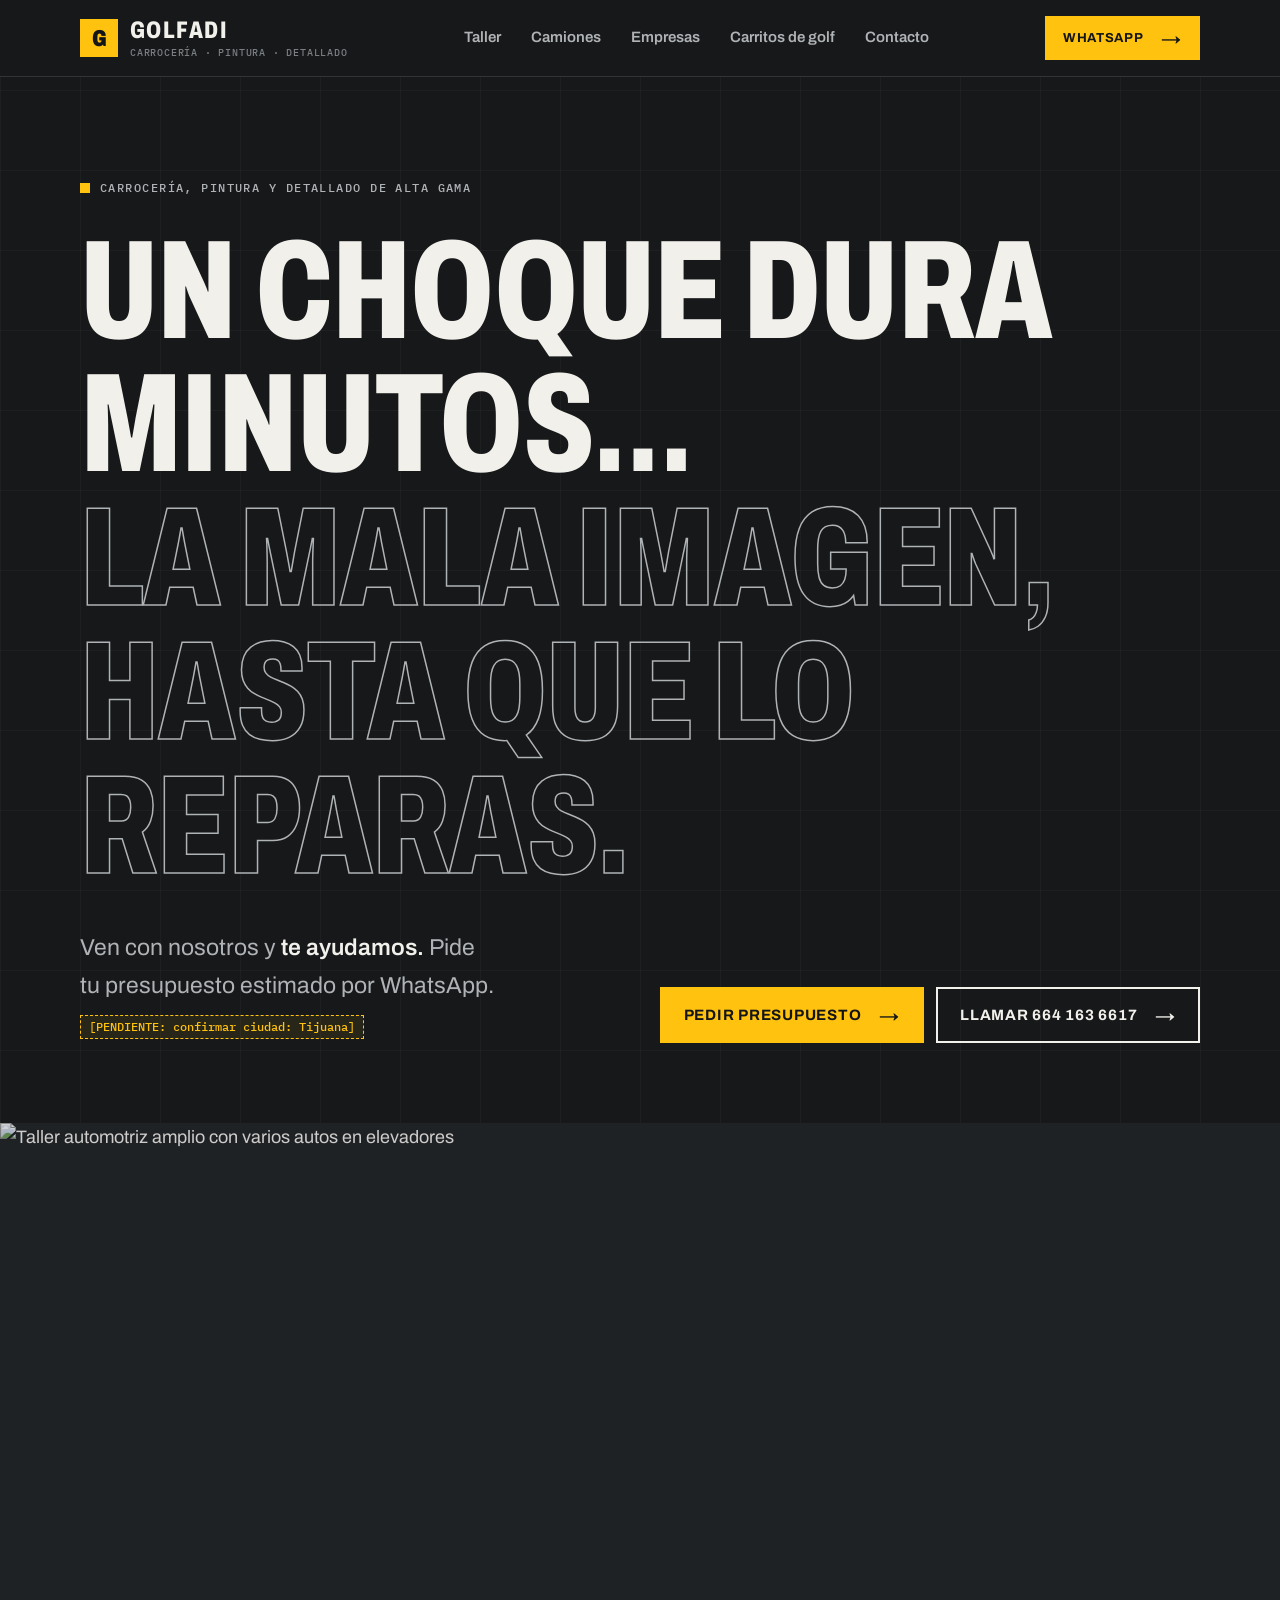
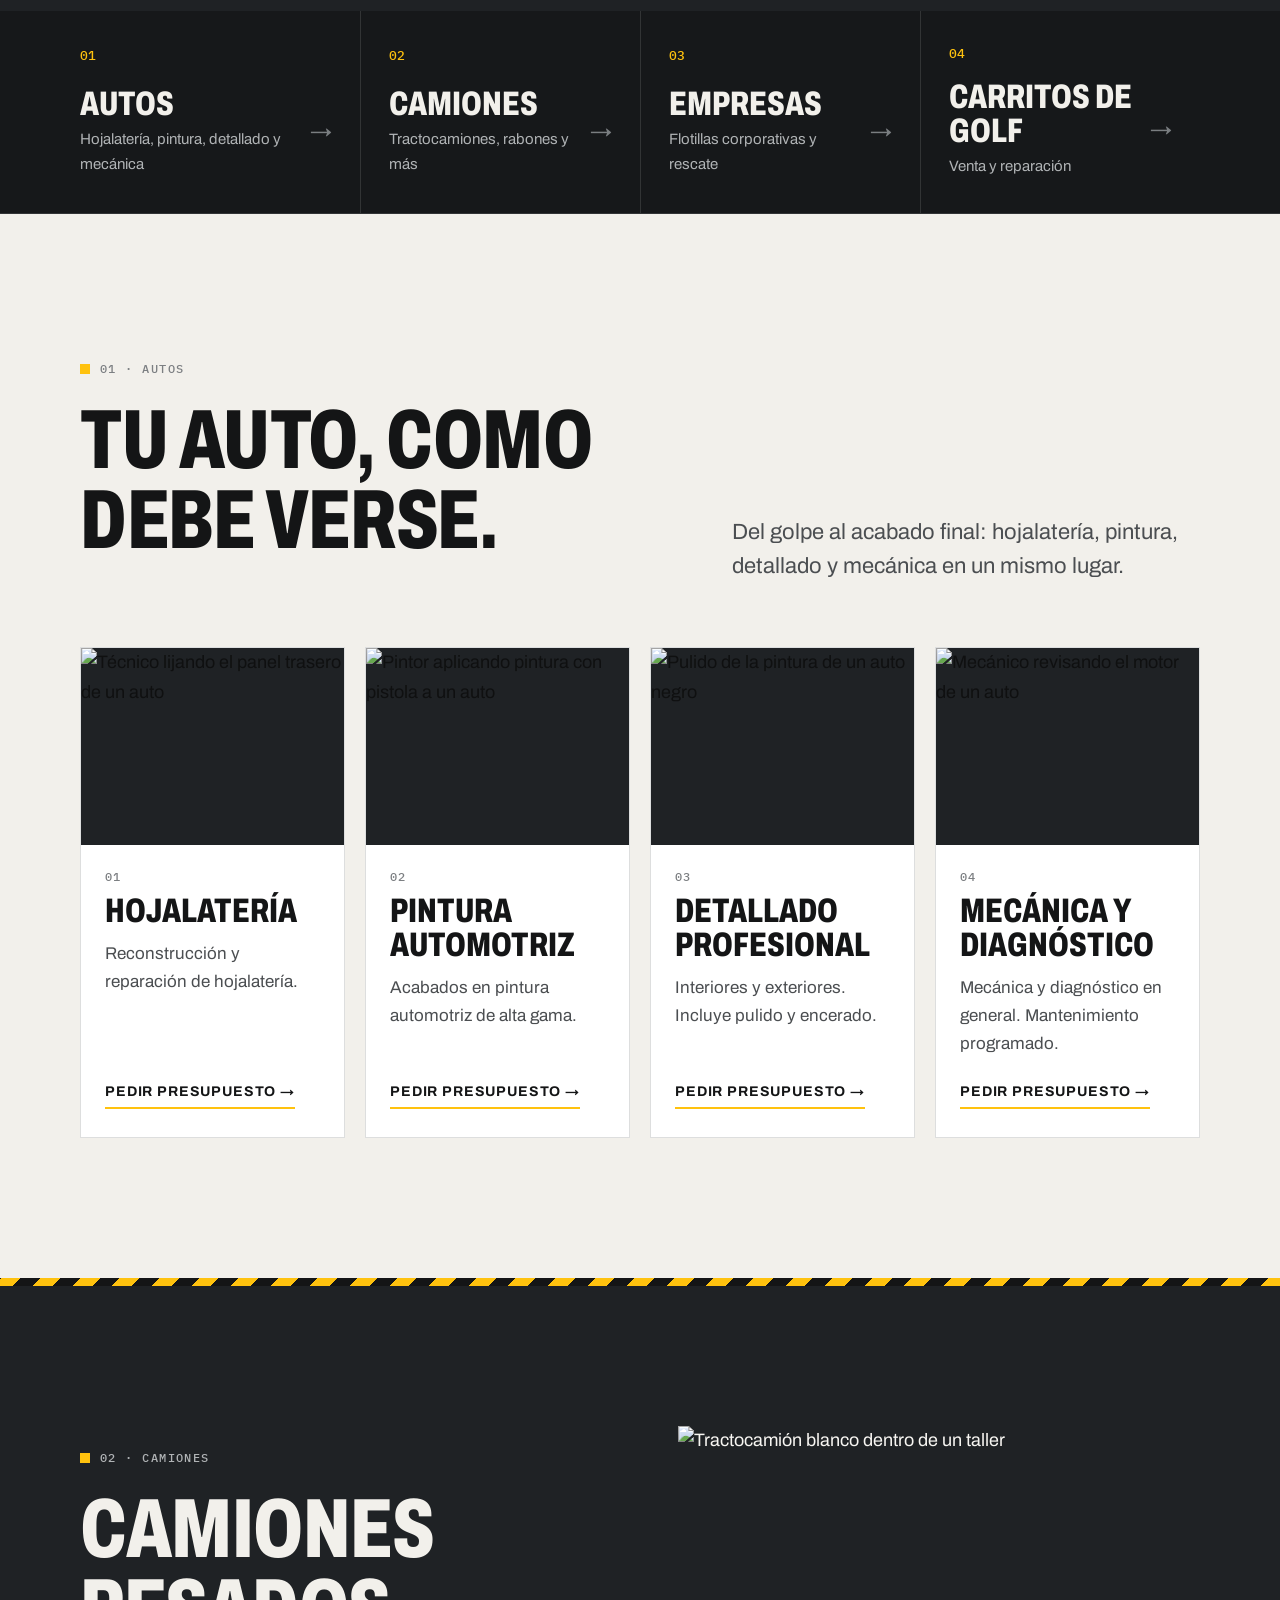
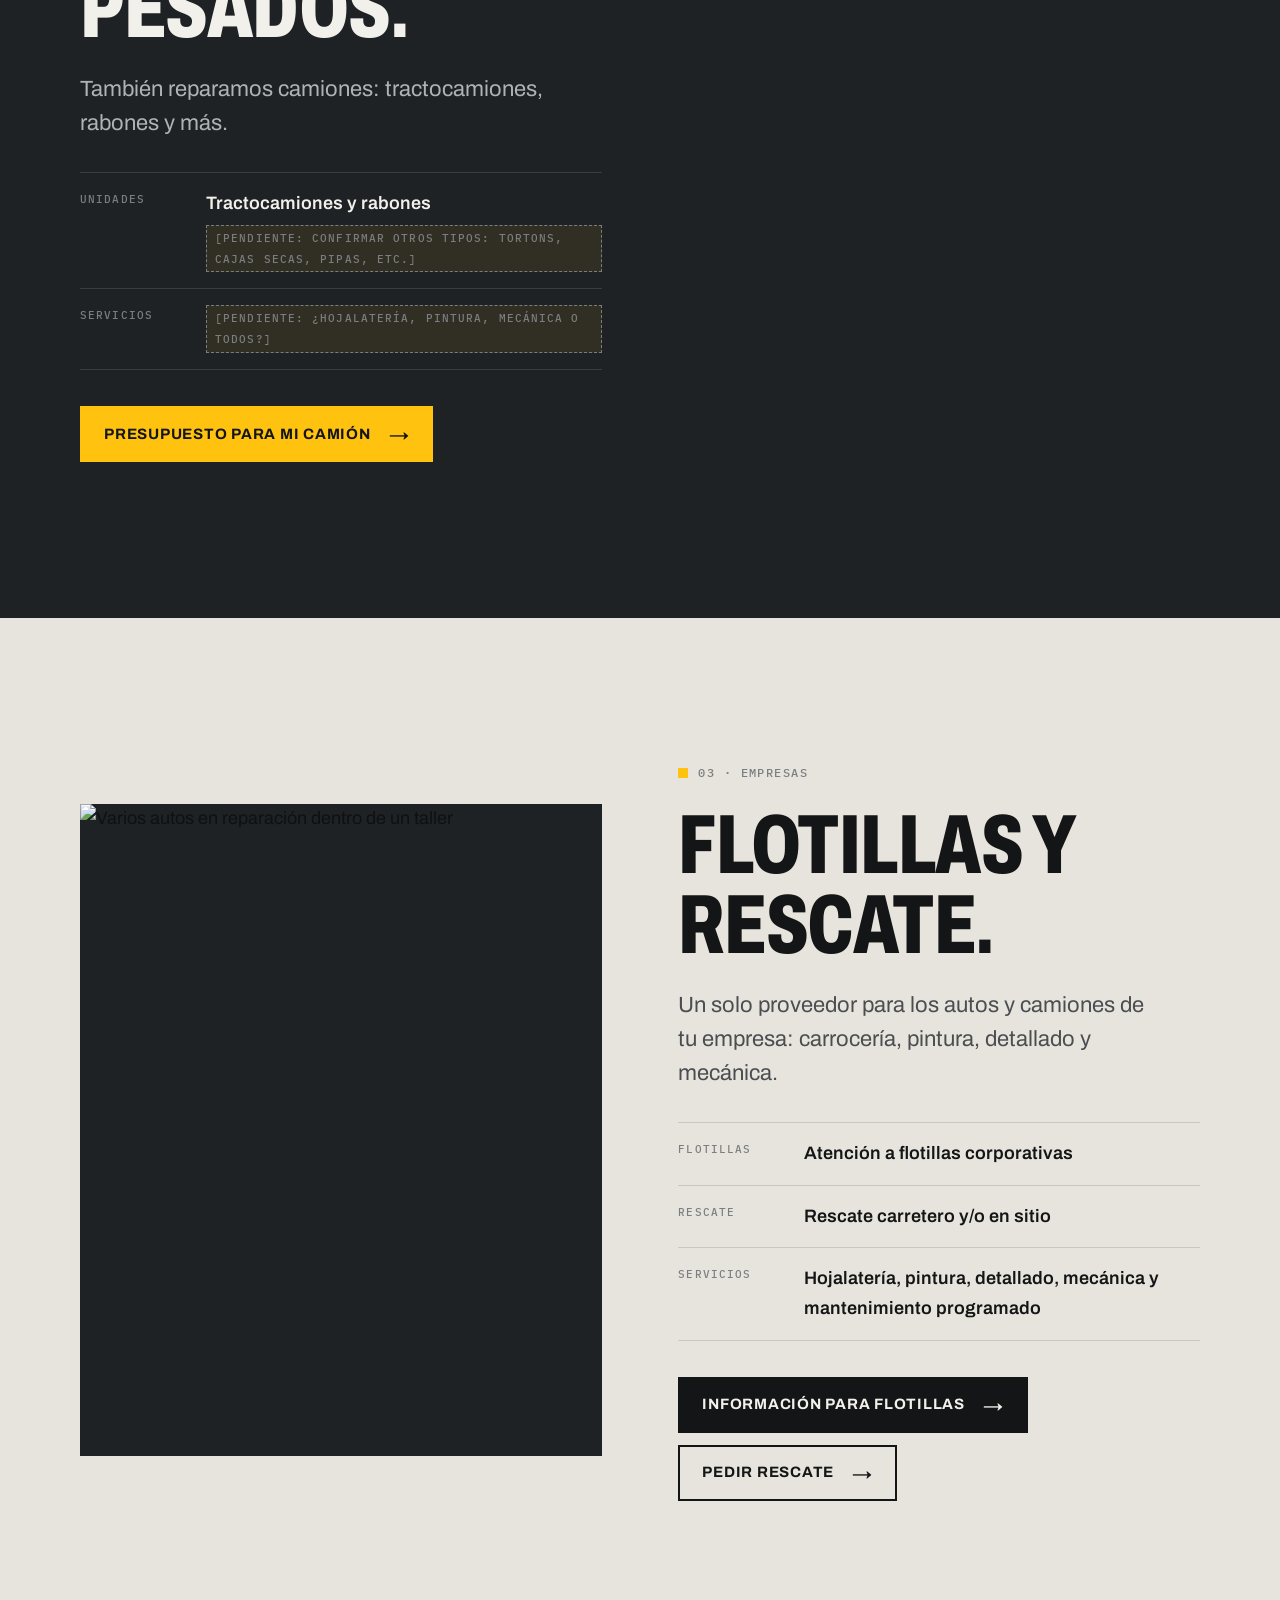
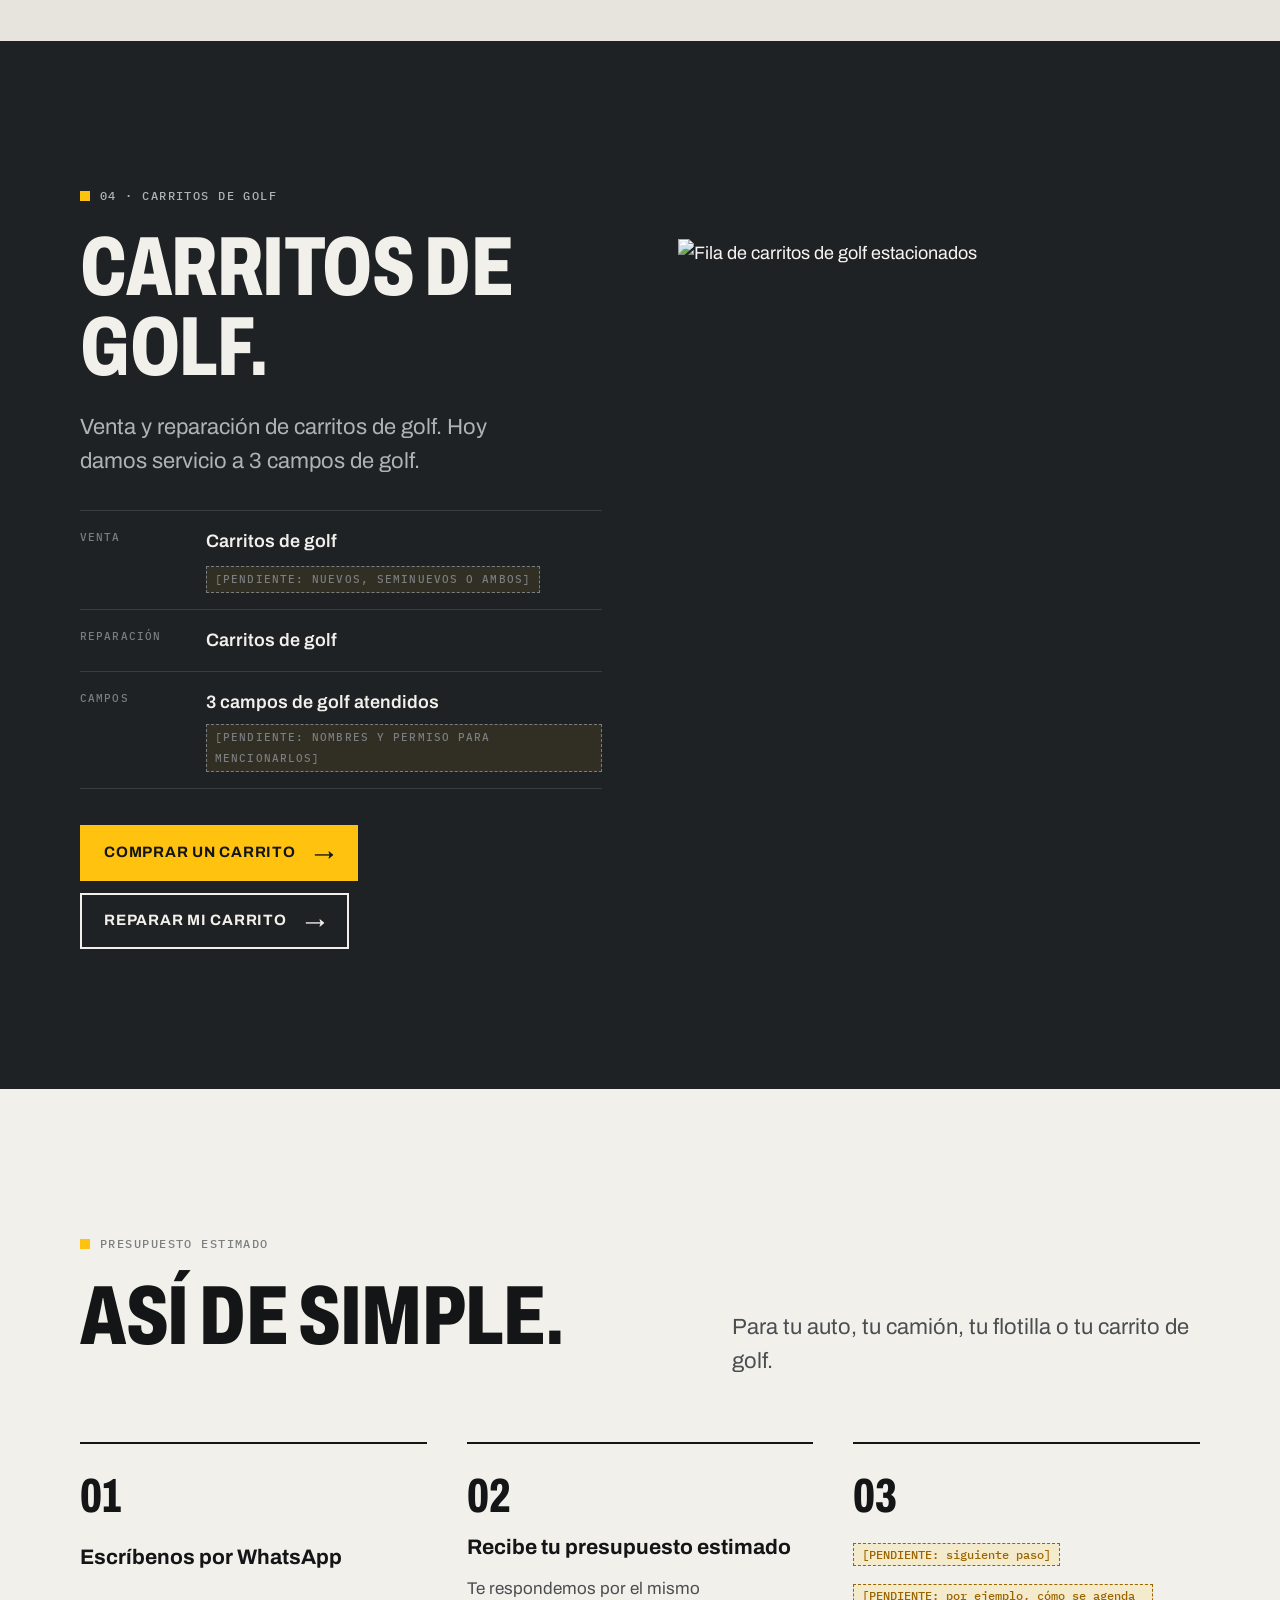
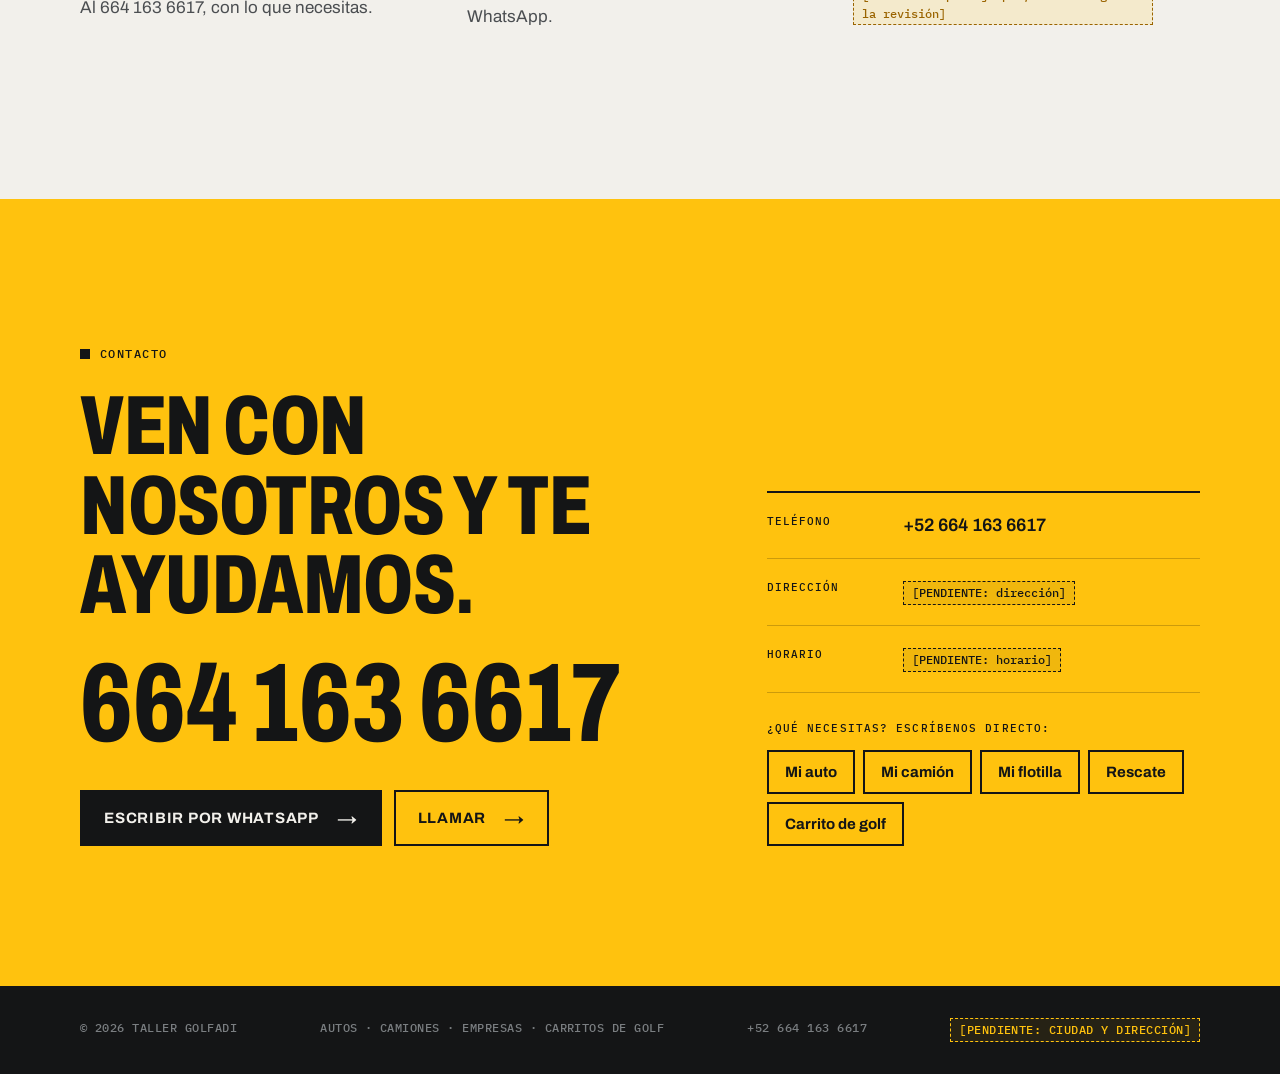
==== commit aca4ce25: "Agregar camiones y accesos directos a WhatsApp en contacto Nueva división de camiones (tractocamione" ====
--- a/index.html
+++ b/index.html
@@ -5,7 +5,7 @@
 <meta name="viewport" content="width=device-width, initial-scale=1">
 <!-- REEMPLAZAR https://SITIO.com por el dominio real en todo este archivo (canonical, og:url, og:image, twitter:image y JSON-LD) -->
 <title>Taller Golfadi · Carrocería, pintura, detallado y carritos de golf</title>
-<meta name="description" content="Hojalatería, pintura automotriz de alta gama, detallado y mecánica. Flotillas corporativas, rescate carretero, y venta y reparación de carritos de golf. Presupuesto estimado por WhatsApp al 664 163 6617.">
+<meta name="description" content="Hojalatería, pintura automotriz de alta gama, detallado y mecánica para autos y camiones. Flotillas corporativas, rescate carretero, y venta y reparación de carritos de golf. Presupuesto estimado por WhatsApp al 664 163 6617.">
 <link rel="canonical" href="https://SITIO.com/">
 <meta name="theme-color" content="#16181a">
 
@@ -13,7 +13,7 @@
 <meta property="og:locale" content="es_MX">
 <meta property="og:site_name" content="Taller Golfadi">
 <meta property="og:title" content="Taller Golfadi · Carrocería, pintura, detallado y carritos de golf">
-<meta property="og:description" content="Un choque dura minutos… la mala imagen hasta que lo reparas. Autos, flotillas y carritos de golf. Presupuesto estimado por WhatsApp.">
+<meta property="og:description" content="Un choque dura minutos… la mala imagen hasta que lo reparas. Autos, camiones, flotillas y carritos de golf. Presupuesto estimado por WhatsApp.">
 <meta property="og:url" content="https://SITIO.com/">
 <meta property="og:image" content="https://SITIO.com/og-image.png">
 <meta property="og:image:width" content="1200">
@@ -21,7 +21,7 @@
 <meta property="og:image:alt" content="Taller Golfadi · Carrocería, pintura y detallado">
 <meta name="twitter:card" content="summary_large_image">
 <meta name="twitter:title" content="Taller Golfadi · Carrocería, pintura, detallado y carritos de golf">
-<meta name="twitter:description" content="Autos, flotillas y carritos de golf. Presupuesto estimado por WhatsApp al 664 163 6617.">
+<meta name="twitter:description" content="Autos, camiones, flotillas y carritos de golf. Presupuesto estimado por WhatsApp al 664 163 6617.">
 <meta name="twitter:image" content="https://SITIO.com/og-image.png">
 
 <link rel="icon" href="favicon.svg" type="image/svg+xml">
@@ -38,7 +38,7 @@
   "@type": "AutoBodyShop",
   "@id": "https://SITIO.com/#negocio",
   "name": "Taller Golfadi",
-  "description": "Carrocería, pintura y detallado de alta gama. Hojalatería, pintura automotriz, detallado de interiores y exteriores, mecánica y diagnóstico, atención a flotillas corporativas, rescate carretero o en sitio, y venta y reparación de carritos de golf.",
+  "description": "Carrocería, pintura y detallado de alta gama. Hojalatería, pintura automotriz, detallado de interiores y exteriores, mecánica y diagnóstico, reparación de camiones (tractocamiones y rabones), atención a flotillas corporativas, rescate carretero o en sitio, y venta y reparación de carritos de golf.",
   "url": "https://SITIO.com/",
   "image": "https://SITIO.com/og-image.png",
   "telephone": "+52 664 163 6617",
@@ -151,16 +151,20 @@
 .div small{display:block;color:var(--light-2);font-size:15px;margin-top:6px}
 .div::after{content:"→";font-size:22px;color:var(--light-3);transition:transform .15s,color .15s}
 .div:hover::after{transform:translateX(4px);color:var(--yellow)}
-@media(min-width:900px){
-  .divs-in{grid-template-columns:repeat(3,1fr)}
-  .div{grid-template-columns:1fr auto;grid-template-rows:auto auto;padding:34px 32px 34px 0;border-top:0}
-  .div + .div{border-left:1px solid var(--line-d);padding-left:32px}
+@media(min-width:760px){
+  .divs-in{grid-template-columns:1fr 1fr;column-gap:40px}
+}
+@media(min-width:1100px){
+  .divs-in{grid-template-columns:repeat(4,1fr);column-gap:0}
+  .div{grid-template-columns:1fr auto;grid-template-rows:auto auto;padding:34px 28px 34px 0;border-top:0}
+  .div + .div{border-left:1px solid var(--line-d);padding-left:28px}
   .div .n{grid-column:1/-1}
 }
 
 /* Secciones */
 .light{background:var(--paper);color:var(--ink)}
 .dark{background:var(--steel);color:var(--light)}
+.light.alt{background:var(--paper-2)}
 .sec{padding:var(--sec) 0}
 
 /* Taller: tarjetas de servicio */
@@ -180,7 +184,7 @@
 /* Bloques divididos (empresas, golf) */
 .split{display:grid;gap:clamp(36px,6vw,80px);align-items:center}
 .split .shot{aspect-ratio:4/5}
-@media(min-width:900px){.split{grid-template-columns:1fr 1fr}.split.rev .shot{order:2}}
+@media(min-width:900px){.split{grid-template-columns:1fr 1fr}.split.rev .shot{order:-1}}
 .list{list-style:none;margin:32px 0 36px;border-top:1px solid var(--line-l)}
 .dark .list{border-color:var(--line-d)}
 .list li{display:grid;grid-template-columns:110px 1fr;gap:16px;padding:16px 0;border-bottom:1px solid var(--line-l)}
@@ -198,12 +202,15 @@
 .steps h3{font-size:21px;font-weight:700}
 .steps p{color:var(--light-2);font-size:17px;max-width:30ch}
 @media(min-width:900px){.steps{grid-template-columns:repeat(3,1fr);gap:40px}}
+.light .steps li{border-color:var(--ink)}
+.light .steps b{color:var(--ink)}
+.light .steps p{color:var(--ink-2)}
 
 /* Contacto */
 .contact{background:var(--yellow);color:var(--ink)}
 .contact .eyebrow{color:var(--ink)}
 .contact .eyebrow::before{background:var(--ink)}
-.big{display:block;font:800 clamp(52px,12vw,140px)/1 "Archivo";font-stretch:70%;text-decoration:none;margin:10px 0 30px}
+.big{display:block;white-space:nowrap;font:800 clamp(48px,11vw,112px)/1 "Archivo";font-stretch:70%;text-decoration:none;margin:10px 0 30px}
 .big:hover{text-decoration:underline;text-decoration-thickness:4px;text-underline-offset:10px}
 .contact .btn-o:hover{background:var(--ink);color:var(--yellow);border-color:var(--ink)}
 .contact-grid{display:grid;gap:48px}
@@ -213,7 +220,11 @@
 .info dd{font-weight:600}
 .info dd a{text-decoration:none}
 .contact .pend{color:var(--ink);background:rgba(0,0,0,.06)}
-.map{margin-top:24px;aspect-ratio:16/9;border:1px dashed rgba(0,0,0,.4);display:grid;place-items:center;padding:20px}
+.quick{margin-top:28px}
+.quick p{font:500 11px/1.4 var(--mono);letter-spacing:.1em;text-transform:uppercase;margin-bottom:14px}
+.chips{display:flex;flex-wrap:wrap;gap:8px}
+.chips a{display:inline-flex;align-items:center;min-height:44px;padding:0 16px;border:2px solid var(--ink);font-weight:700;font-size:15px;text-decoration:none;transition:background .15s,color .15s}
+.chips a:hover{background:var(--ink);color:var(--yellow)}
 @media(min-width:960px){.contact-grid{grid-template-columns:7fr 5fr;align-items:end;gap:80px}}
 
 footer{background:var(--ink);color:var(--light-3);padding:32px 0;font:500 12px/1.7 var(--mono);letter-spacing:.04em;text-transform:uppercase}
@@ -233,12 +244,12 @@
       <span class="mark" aria-hidden="true">G</span>
       <span><b>GOLFADI</b><small>Carrocería · Pintura · Detallado</small></span>
     </a>
-    <nav class="nav" aria-label="Principal"><a href="#taller">Taller</a><a href="#empresas">Empresas</a><a href="#golf">Carritos de golf</a><a href="#contacto">Contacto</a></nav>
+    <nav class="nav" aria-label="Principal"><a href="#taller">Taller</a><a href="#camiones">Camiones</a><a href="#empresas">Empresas</a><a href="#golf">Carritos de golf</a><a href="#contacto">Contacto</a></nav>
     <a class="btn btn-y" href="https://wa.me/526641636617?text=Hola%2C%20quiero%20un%20presupuesto%20estimado.">WhatsApp</a>
     <details class="menu">
       <summary aria-label="Abrir menú"><i></i>Menú</summary>
       <nav class="menu-panel" aria-label="Principal (móvil)">
-        <a href="#taller" onclick="this.closest('details').open=false">Taller</a><a href="#empresas" onclick="this.closest('details').open=false">Empresas</a><a href="#golf" onclick="this.closest('details').open=false">Carritos de golf</a><a href="#contacto" onclick="this.closest('details').open=false">Contacto</a>
+        <a href="#taller" onclick="this.closest('details').open=false">Taller</a><a href="#camiones" onclick="this.closest('details').open=false">Camiones</a><a href="#empresas" onclick="this.closest('details').open=false">Empresas</a><a href="#golf" onclick="this.closest('details').open=false">Carritos de golf</a><a href="#contacto" onclick="this.closest('details').open=false">Contacto</a>
         <a class="btn btn-y" href="https://wa.me/526641636617?text=Hola%2C%20quiero%20un%20presupuesto%20estimado.">Presupuesto por WhatsApp</a>
       </nav>
     </details>
@@ -264,16 +275,17 @@
 
   <nav class="divs" aria-label="Lo que hacemos">
     <div class="wrap divs-in">
-      <a class="div" href="#taller"><span class="n">01</span><span><b>Taller</b><small>Hojalatería, pintura, detallado y mecánica</small></span></a>
-      <a class="div" href="#empresas"><span class="n">02</span><span><b>Empresas</b><small>Flotillas corporativas y rescate</small></span></a>
-      <a class="div" href="#golf"><span class="n">03</span><span><b>Carritos de golf</b><small>Venta y reparación</small></span></a>
+      <a class="div" href="#taller"><span class="n">01</span><span><b>Autos</b><small>Hojalatería, pintura, detallado y mecánica</small></span></a>
+      <a class="div" href="#camiones"><span class="n">02</span><span><b>Camiones</b><small>Tractocamiones, rabones y más</small></span></a>
+      <a class="div" href="#empresas"><span class="n">03</span><span><b>Empresas</b><small>Flotillas corporativas y rescate</small></span></a>
+      <a class="div" href="#golf"><span class="n">04</span><span><b>Carritos de golf</b><small>Venta y reparación</small></span></a>
     </div>
   </nav>
 
   <section class="sec light" id="taller" aria-labelledby="t-taller">
     <div class="wrap">
       <div class="sec-head">
-        <div><span class="eyebrow">01 · Taller</span><h2 class="title" id="t-taller">Tu auto, como debe verse.</h2></div>
+        <div><span class="eyebrow">01 · Autos</span><h2 class="title" id="t-taller">Tu auto, como debe verse.</h2></div>
         <p class="lead">Del golpe al acabado final: hojalatería, pintura, detallado y mecánica en un mismo lugar.</p>
       </div>
       <div class="cards">
@@ -321,19 +333,38 @@
     </div>
   </section>
 
-  <section class="sec dark stripe" id="empresas" aria-labelledby="t-emp" style="padding-top:0">
+  <section class="sec dark stripe" id="camiones" aria-labelledby="t-cam" style="padding-top:0">
     <div class="wrap split" style="padding-top:var(--sec)">
       <div>
-        <span class="eyebrow">02 · Empresas</span>
+        <span class="eyebrow">02 · Camiones</span>
+        <h2 class="title" id="t-cam">Camiones pesados.</h2>
+        <p class="lead">También reparamos camiones: tractocamiones, rabones y más.</p>
+        <ul class="list">
+          <li><span>Unidades</span><b>Tractocamiones y rabones <em><span class="pend">[PENDIENTE: confirmar otros tipos: tortons, cajas secas, pipas, etc.]</span></em></b></li>
+          <li><span>Servicios</span><b><span class="pend">[PENDIENTE: ¿hojalatería, pintura, mecánica o todos?]</span></b></li>
+        </ul>
+        <div class="btns">
+          <a class="btn btn-y" href="https://wa.me/526641636617?text=Hola%2C%20quiero%20un%20presupuesto%20para%20mi%20cami%C3%B3n.">Presupuesto para mi camión</a>
+        </div>
+      </div>
+      <!-- FOTO TEMPORAL (Unsplash, licencia gratuita). Reemplazar por foto propia: camión en reparación en el taller -->
+<figure class="shot"><img src="https://images.unsplash.com/photo-1689373197720-5de95b80f0ae?auto=format&amp;fit=crop&amp;q=80&amp;w=1200" srcset="https://images.unsplash.com/photo-1689373197720-5de95b80f0ae?auto=format&amp;fit=crop&amp;q=80&amp;w=700 700w, https://images.unsplash.com/photo-1689373197720-5de95b80f0ae?auto=format&amp;fit=crop&amp;q=80&amp;w=1200 1200w, https://images.unsplash.com/photo-1689373197720-5de95b80f0ae?auto=format&amp;fit=crop&amp;q=80&amp;w=1800 1800w" sizes="(max-width:900px) 100vw, 50vw" alt="Tractocamión blanco dentro de un taller" loading="lazy" decoding="async"></figure>
+    </div>
+  </section>
+
+  <section class="sec light alt" id="empresas" aria-labelledby="t-emp">
+    <div class="wrap split rev">
+      <div>
+        <span class="eyebrow">03 · Empresas</span>
         <h2 class="title" id="t-emp">Flotillas y rescate.</h2>
-        <p class="lead">Un solo proveedor para la carrocería, la pintura, el detallado y la mecánica de las unidades de tu empresa.</p>
+        <p class="lead">Un solo proveedor para los autos y camiones de tu empresa: carrocería, pintura, detallado y mecánica.</p>
         <ul class="list">
           <li><span>Flotillas</span><b>Atención a flotillas corporativas</b></li>
           <li><span>Rescate</span><b>Rescate carretero y/o en sitio</b></li>
           <li><span>Servicios</span><b>Hojalatería, pintura, detallado, mecánica y mantenimiento programado</b></li>
         </ul>
         <div class="btns">
-          <a class="btn btn-y" href="https://wa.me/526641636617?text=Hola%2C%20quiero%20informaci%C3%B3n%20para%20la%20flotilla%20de%20mi%20empresa.">Información para flotillas</a>
+          <a class="btn btn-k" href="https://wa.me/526641636617?text=Hola%2C%20quiero%20informaci%C3%B3n%20para%20la%20flotilla%20de%20mi%20empresa.">Información para flotillas</a>
           <a class="btn btn-o" href="https://wa.me/526641636617?text=Hola%2C%20necesito%20rescate%20para%20mi%20auto.">Pedir rescate</a>
         </div>
       </div>
@@ -342,10 +373,10 @@
     </div>
   </section>
 
-  <section class="sec light" id="golf" aria-labelledby="t-golf">
-    <div class="wrap split rev">
+  <section class="sec dark" id="golf" aria-labelledby="t-golf">
+    <div class="wrap split">
       <div>
-        <span class="eyebrow">03 · Carritos de golf</span>
+        <span class="eyebrow">04 · Carritos de golf</span>
         <h2 class="title" id="t-golf">Carritos de golf.</h2>
         <p class="lead">Venta y reparación de carritos de golf. Hoy damos servicio a 3 campos de golf.</p>
         <ul class="list">
@@ -354,7 +385,7 @@
           <li><span>Campos</span><b>3 campos de golf atendidos <em><span class="pend">[PENDIENTE: nombres y permiso para mencionarlos]</span></em></b></li>
         </ul>
         <div class="btns">
-          <a class="btn btn-k" href="https://wa.me/526641636617?text=Hola%2C%20me%20interesa%20comprar%20un%20carrito%20de%20golf.">Comprar un carrito</a>
+          <a class="btn btn-y" href="https://wa.me/526641636617?text=Hola%2C%20me%20interesa%20comprar%20un%20carrito%20de%20golf.">Comprar un carrito</a>
           <a class="btn btn-o" href="https://wa.me/526641636617?text=Hola%2C%20necesito%20reparar%20un%20carrito%20de%20golf.">Reparar mi carrito</a>
         </div>
       </div>
@@ -363,11 +394,11 @@
     </div>
   </section>
 
-  <section class="sec dark" aria-labelledby="t-how" style="background:var(--graphite)">
+  <section class="sec light how" aria-labelledby="t-how">
     <div class="wrap">
       <div class="sec-head">
         <div><span class="eyebrow">Presupuesto estimado</span><h2 class="title" id="t-how">Así de simple.</h2></div>
-        <p class="lead">Para tu auto, tu flotilla o tu carrito de golf.</p>
+        <p class="lead">Para tu auto, tu camión, tu flotilla o tu carrito de golf.</p>
       </div>
       <ol class="steps">
         <li><b>01</b><h3>Escríbenos por WhatsApp</h3><p>Al 664 163 6617, con lo que necesitas.</p></li>
@@ -394,7 +425,16 @@
           <div><dt>Dirección</dt><dd><span class="pend">[PENDIENTE: dirección]</span></dd></div>
           <div><dt>Horario</dt><dd><span class="pend">[PENDIENTE: horario]</span></dd></div>
         </dl>
-        <div class="map"><span class="pend">[PENDIENTE: mapa de Google con la dirección]</span></div>
+        <div class="quick">
+          <p>¿Qué necesitas? Escríbenos directo:</p>
+          <nav class="chips" aria-label="Escribir por WhatsApp">
+          <a href="https://wa.me/526641636617?text=Hola%2C%20quiero%20un%20presupuesto%20para%20mi%20auto.">Mi auto</a>
+          <a href="https://wa.me/526641636617?text=Hola%2C%20quiero%20un%20presupuesto%20para%20mi%20cami%C3%B3n.">Mi camión</a>
+          <a href="https://wa.me/526641636617?text=Hola%2C%20quiero%20informaci%C3%B3n%20para%20la%20flotilla%20de%20mi%20empresa.">Mi flotilla</a>
+          <a href="https://wa.me/526641636617?text=Hola%2C%20necesito%20rescate.">Rescate</a>
+          <a href="https://wa.me/526641636617?text=Hola%2C%20quiero%20informaci%C3%B3n%20de%20carritos%20de%20golf.">Carrito de golf</a>
+          </nav>
+        </div>
       </div>
     </div>
   </section>
@@ -403,7 +443,7 @@
 <footer>
   <div class="wrap foot">
     <span>© 2026 Taller Golfadi</span>
-    <span>Taller · Empresas · Carritos de golf</span>
+    <span>Autos · Camiones · Empresas · Carritos de golf</span>
     <a href="tel:+526641636617">+52 664 163 6617</a>
     <span class="pend">[PENDIENTE: ciudad y dirección]</span>
   </div>
